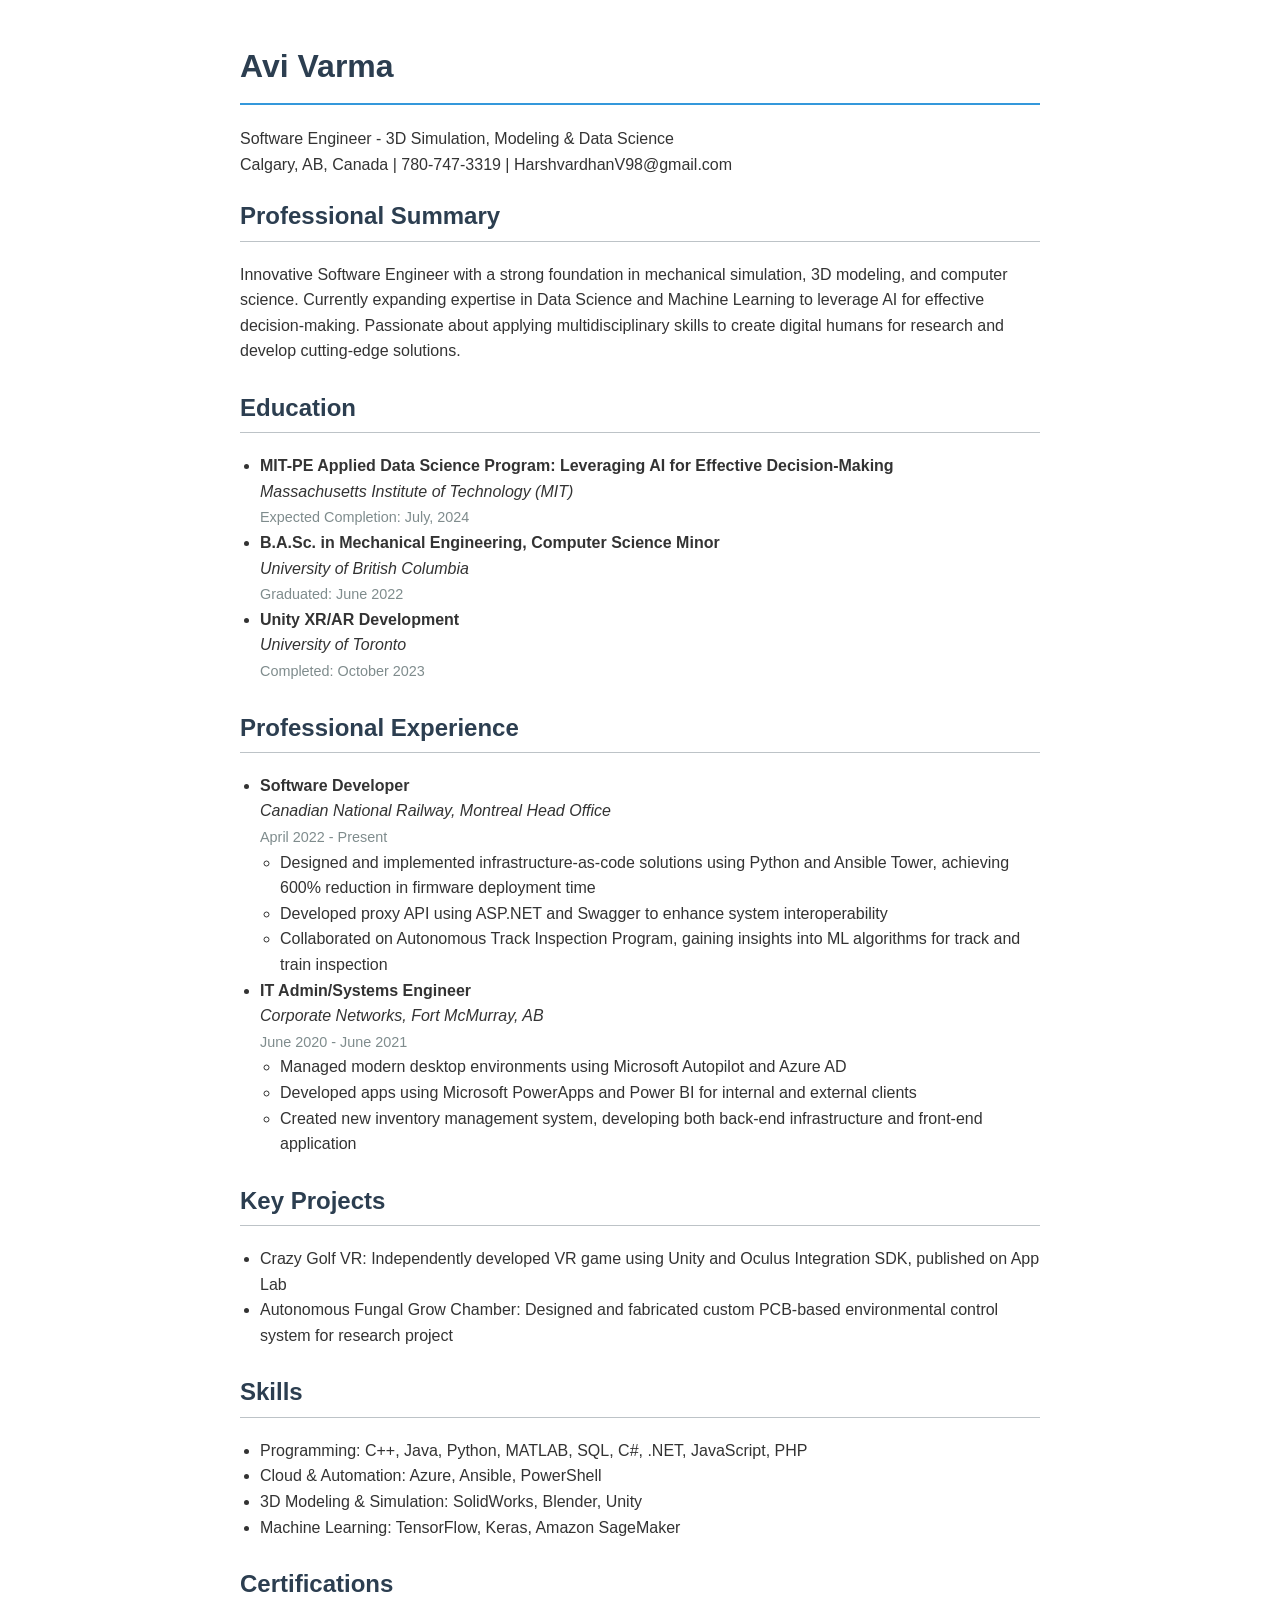
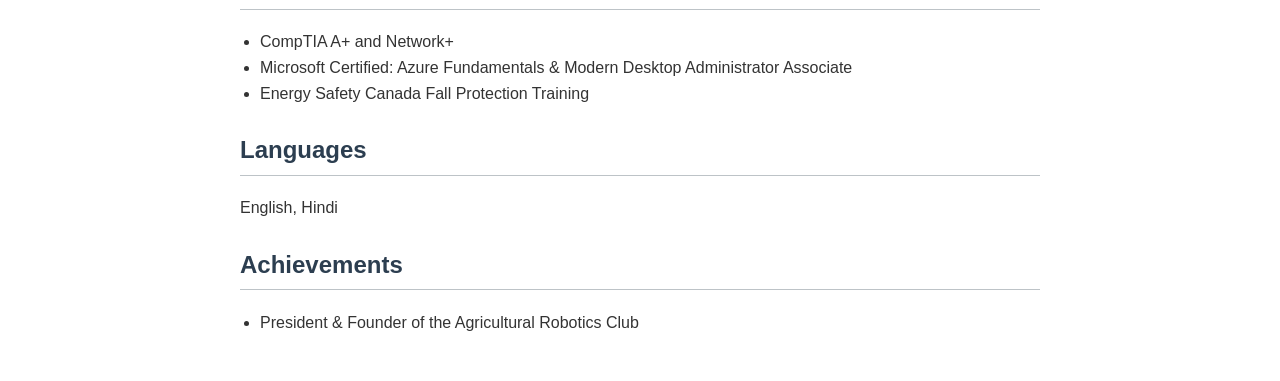
==== index.html @ 431375cd "Rename avi-varma-resume.html to index.html" ====
<!DOCTYPE html>
<html lang="en">
<head>
    <meta charset="UTF-8">
    <meta name="viewport" content="width=device-width, initial-scale=1.0">
    <title>Avi Varma - Resume</title>
    <style>
        body {
            font-family: Arial, sans-serif;
            line-height: 1.6;
            color: #333;
            max-width: 800px;
            margin: 0 auto;
            padding: 20px;
        }
        h1, h2 {
            color: #2c3e50;
        }
        h1 {
            border-bottom: 2px solid #3498db;
            padding-bottom: 10px;
        }
        h2 {
            margin-top: 20px;
            border-bottom: 1px solid #bdc3c7;
            padding-bottom: 5px;
        }
        .contact-info {
            margin-bottom: 20px;
        }
        .section {
            margin-bottom: 25px;
        }
        ul {
            padding-left: 20px;
        }
        .job-title {
            font-weight: bold;
        }
        .company {
            font-style: italic;
        }
        .date {
            color: #7f8c8d;
            font-size: 0.9em;
        }
    </style>
</head>
<body>
    <header>
        <h1>Avi Varma</h1>
        <p class="contact-info">
            Software Engineer - 3D Simulation, Modeling & Data Science<br>
            Calgary, AB, Canada | 780-747-3319 | HarshvardhanV98@gmail.com
        </p>
    </header>

    <section class="section">
        <h2>Professional Summary</h2>
        <p>Innovative Software Engineer with a strong foundation in mechanical simulation, 3D modeling, and computer science. Currently expanding expertise in Data Science and Machine Learning to leverage AI for effective decision-making. Passionate about applying multidisciplinary skills to create digital humans for research and develop cutting-edge solutions.</p>
    </section>

    <section class="section">
        <h2>Education</h2>
        <ul>
            <li>
                <span class="job-title">MIT-PE Applied Data Science Program: Leveraging AI for Effective Decision-Making</span><br>
                <span class="company">Massachusetts Institute of Technology (MIT)</span><br>
                <span class="date">Expected Completion: July, 2024</span>
            </li>
            <li>
                <span class="job-title">B.A.Sc. in Mechanical Engineering, Computer Science Minor</span><br>
                <span class="company">University of British Columbia</span><br>
                <span class="date">Graduated: June 2022</span>
            </li>
            <li>
                <span class="job-title">Unity XR/AR Development</span><br>
                <span class="company">University of Toronto</span><br>
                <span class="date">Completed: October 2023</span>
            </li>
        </ul>
    </section>

    <section class="section">
        <h2>Professional Experience</h2>
        <ul>
            <li>
                <span class="job-title">Software Developer</span><br>
                <span class="company">Canadian National Railway, Montreal Head Office</span><br>
                <span class="date">April 2022 - Present</span>
                <ul>
                    <li>Designed and implemented infrastructure-as-code solutions using Python and Ansible Tower, achieving 600% reduction in firmware deployment time</li>
                    <li>Developed proxy API using ASP.NET and Swagger to enhance system interoperability</li>
                    <li>Collaborated on Autonomous Track Inspection Program, gaining insights into ML algorithms for track and train inspection</li>
                </ul>
            </li>
            <li>
                <span class="job-title">IT Admin/Systems Engineer</span><br>
                <span class="company">Corporate Networks, Fort McMurray, AB</span><br>
                <span class="date">June 2020 - June 2021</span>
                <ul>
                    <li>Managed modern desktop environments using Microsoft Autopilot and Azure AD</li>
                    <li>Developed apps using Microsoft PowerApps and Power BI for internal and external clients</li>
                    <li>Created new inventory management system, developing both back-end infrastructure and front-end application</li>
                </ul>
            </li>
        </ul>
    </section>

    <section class="section">
        <h2>Key Projects</h2>
        <ul>
            <li>Crazy Golf VR: Independently developed VR game using Unity and Oculus Integration SDK, published on App Lab</li>
            <li>Autonomous Fungal Grow Chamber: Designed and fabricated custom PCB-based environmental control system for research project</li>
        </ul>
    </section>

    <section class="section">
        <h2>Skills</h2>
        <ul>
            <li>Programming: C++, Java, Python, MATLAB, SQL, C#, .NET, JavaScript, PHP</li>
            <li>Cloud & Automation: Azure, Ansible, PowerShell</li>
            <li>3D Modeling & Simulation: SolidWorks, Blender, Unity</li>
            <li>Machine Learning: TensorFlow, Keras, Amazon SageMaker</li>
        </ul>
    </section>

    <section class="section">
        <h2>Certifications</h2>
        <ul>
            <li>CompTIA A+ and Network+</li>
            <li>Microsoft Certified: Azure Fundamentals & Modern Desktop Administrator Associate</li>
            <li>Energy Safety Canada Fall Protection Training</li>
        </ul>
    </section>

    <section class="section">
        <h2>Languages</h2>
        <p>English, Hindi</p>
    </section>

    <section class="section">
        <h2>Achievements</h2>
        <ul>
            <li>President & Founder of the Agricultural Robotics Club</li>
        </ul>
    </section>
</body>
</html>
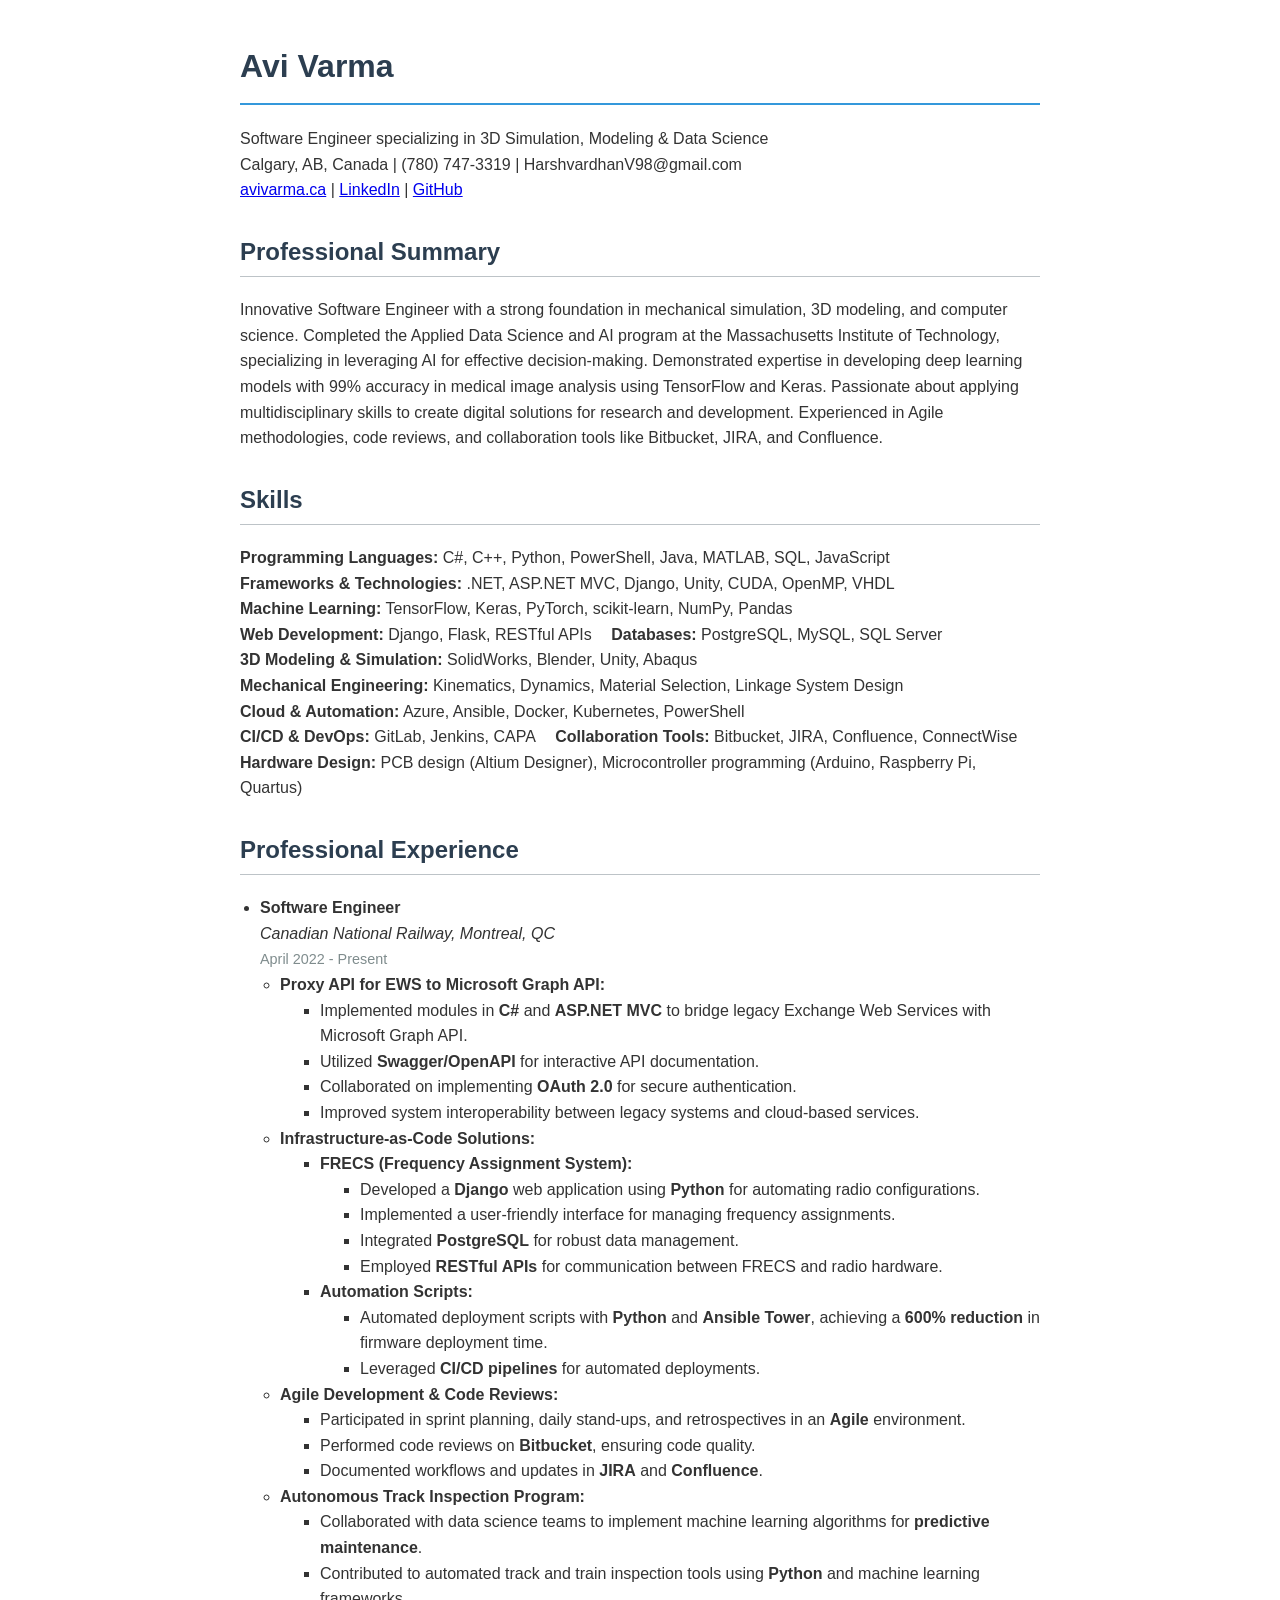
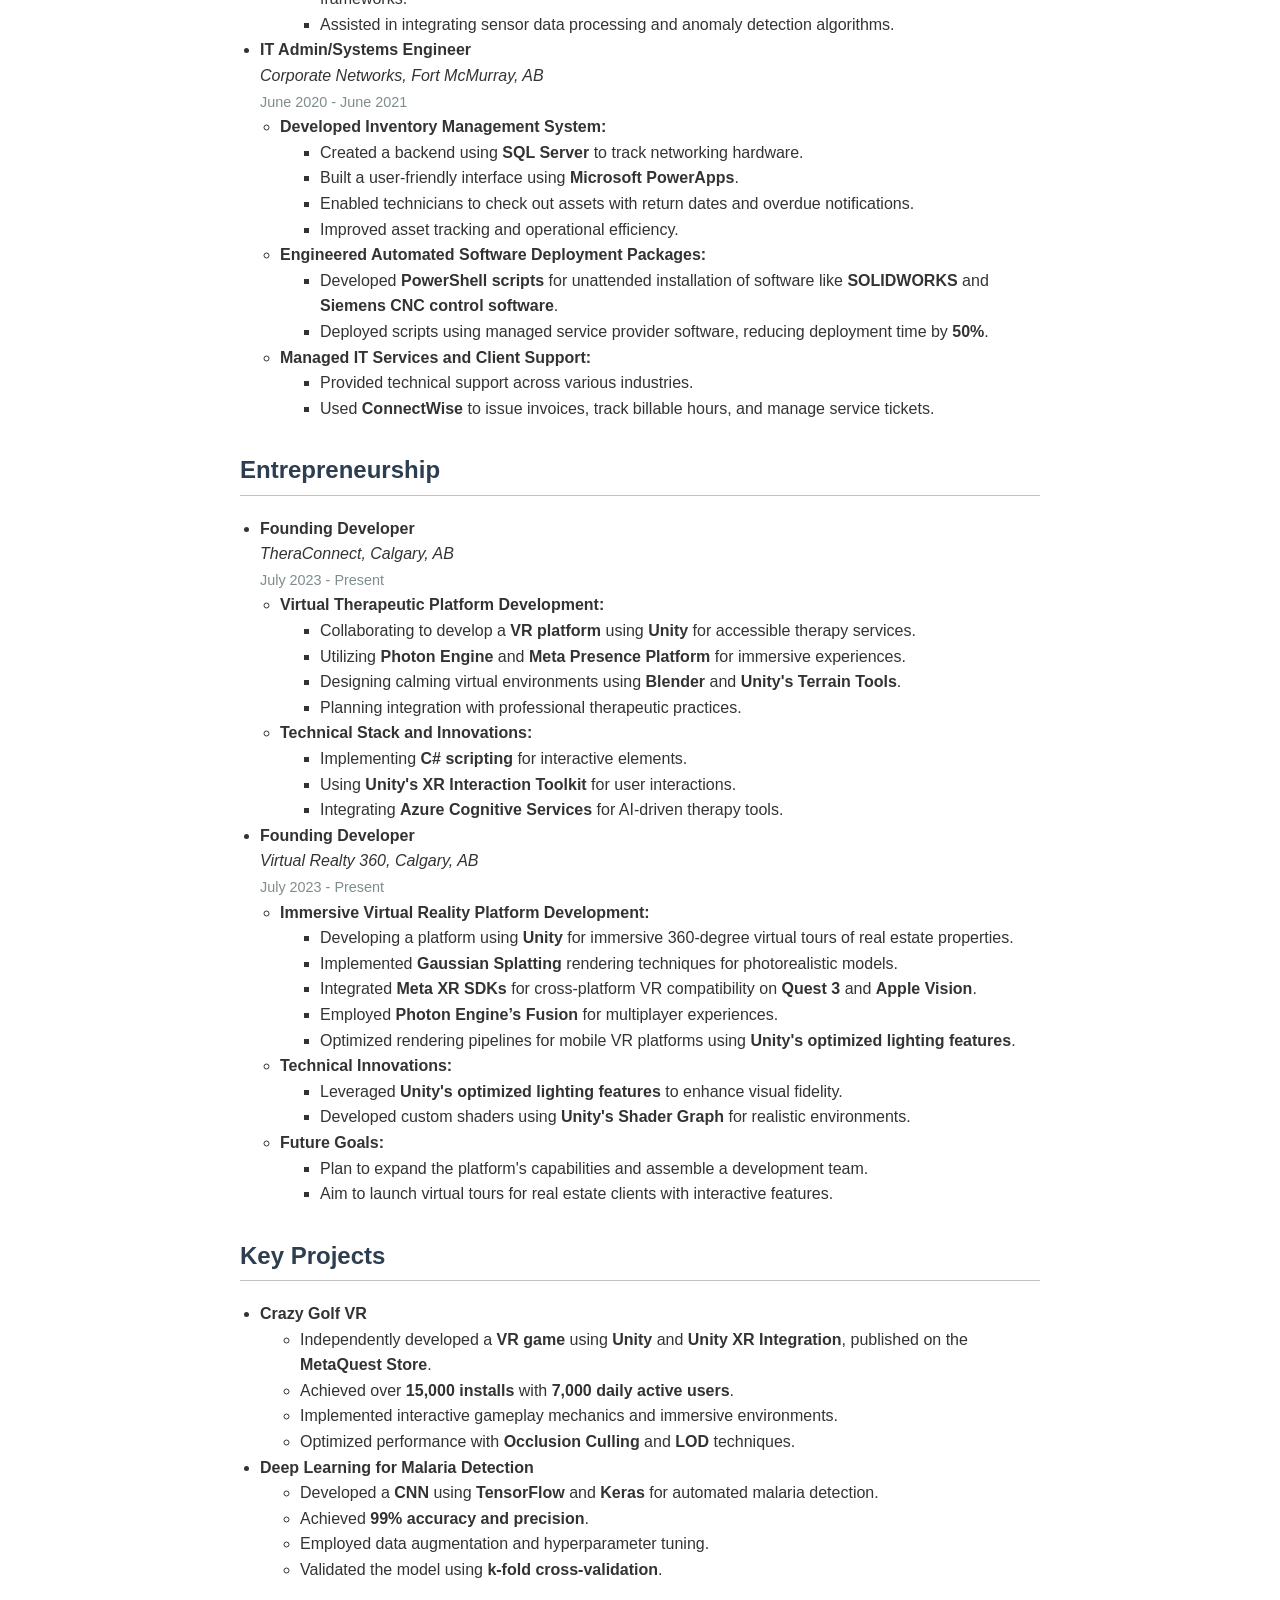
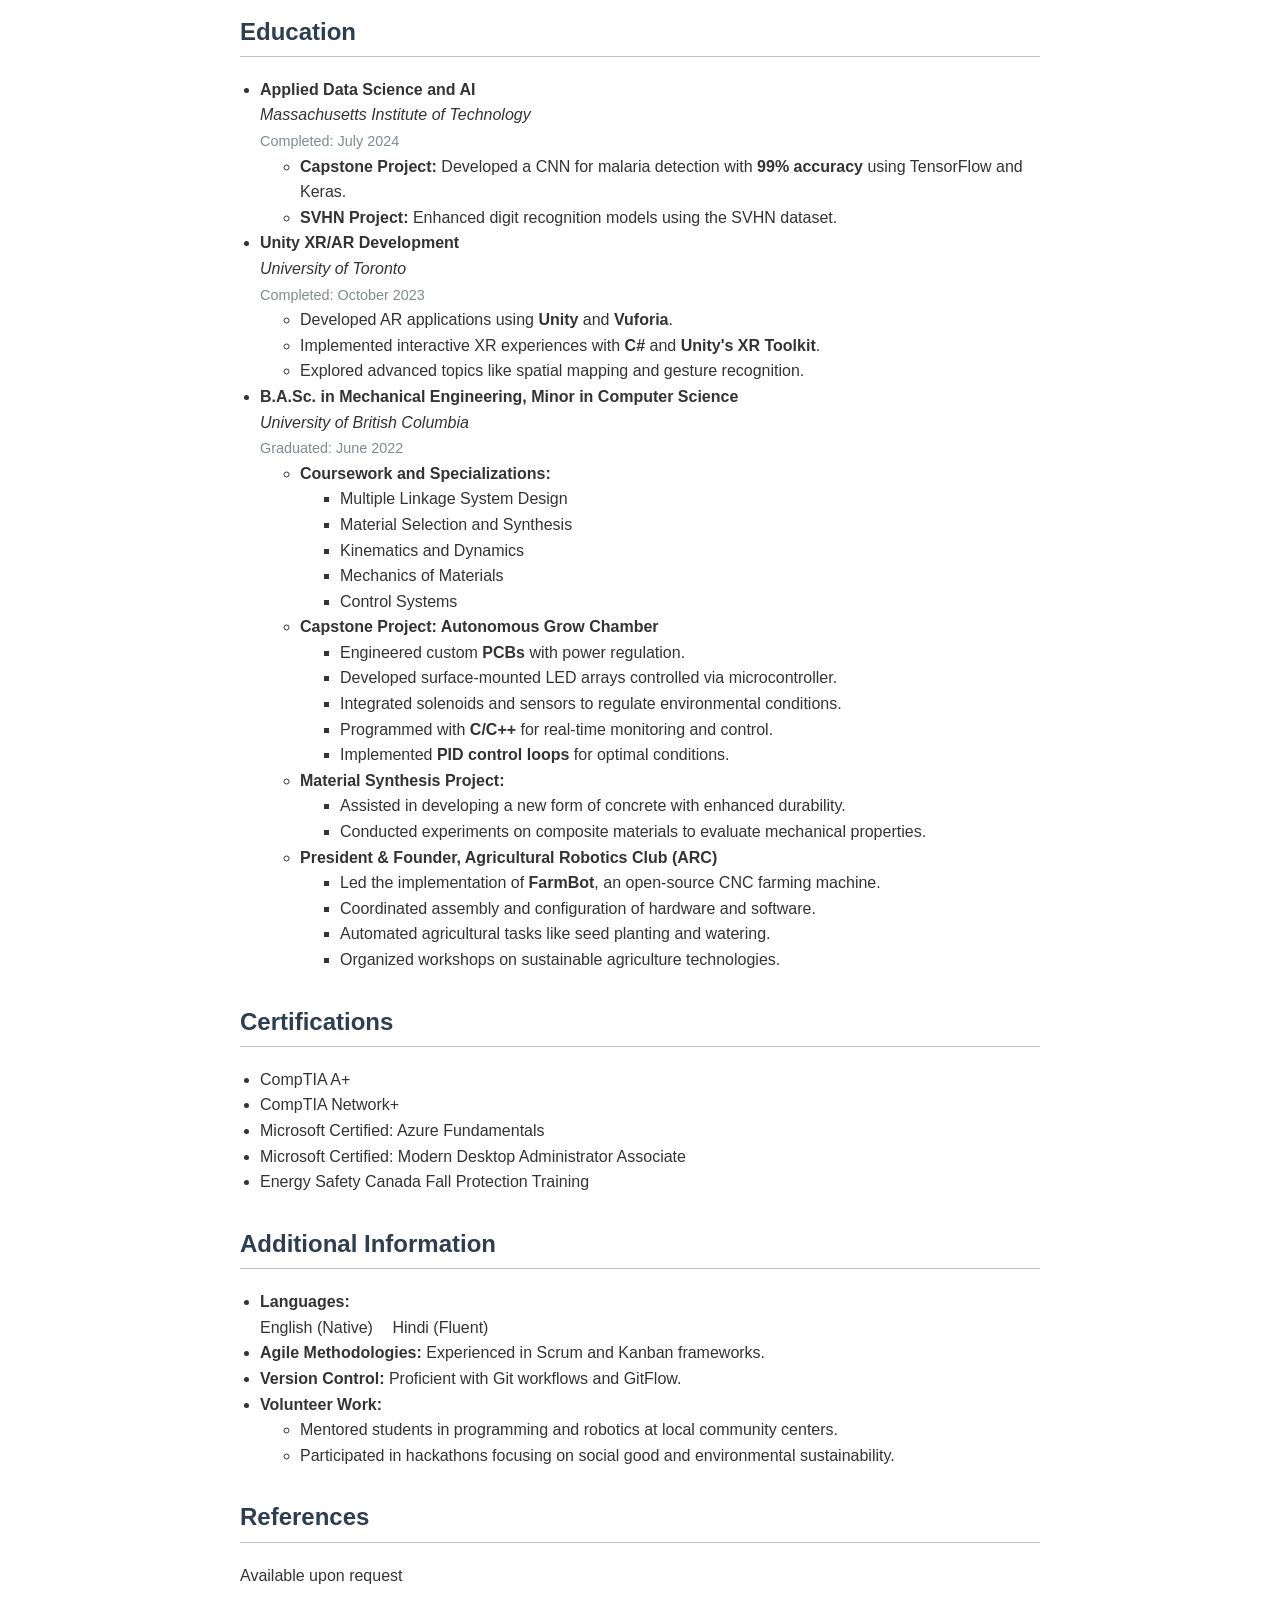
==== commit afc9b1b8: "Update index.html" ====
--- a/index.html
+++ b/index.html
@@ -2,7 +2,6 @@
 <html lang="en">
 <head>
     <meta charset="UTF-8">
-    <meta name="viewport" content="width=device-width, initial-scale=1.0">
     <title>Avi Varma - Resume</title>
     <style>
         body {
@@ -13,7 +12,7 @@
             margin: 0 auto;
             padding: 20px;
         }
-        h1, h2 {
+        h1, h2, h3 {
             color: #2c3e50;
         }
         h1 {
@@ -21,9 +20,12 @@
             padding-bottom: 10px;
         }
         h2 {
-            margin-top: 20px;
+            margin-top: 30px;
             border-bottom: 1px solid #bdc3c7;
             padding-bottom: 5px;
+        }
+        h3 {
+            margin-top: 20px;
         }
         .contact-info {
             margin-bottom: 20px;
@@ -43,6 +45,20 @@
         .date {
             color: #7f8c8d;
             font-size: 0.9em;
+        }
+        .sub-item {
+            margin-left: 20px;
+        }
+        .project-title {
+            font-weight: bold;
+        }
+        .skills-list, .languages-list {
+            list-style-type: none;
+            padding-left: 0;
+        }
+        .skills-list li, .languages-list li {
+            display: inline-block;
+            margin-right: 15px;
         }
     </style>
 </head>
@@ -50,34 +66,31 @@
     <header>
         <h1>Avi Varma</h1>
         <p class="contact-info">
-            Software Engineer - 3D Simulation, Modeling & Data Science<br>
-            Calgary, AB, Canada | 780-747-3319 | HarshvardhanV98@gmail.com
+            Software Engineer specializing in 3D Simulation, Modeling & Data Science<br>
+            Calgary, AB, Canada | (780) 747-3319 | HarshvardhanV98@gmail.com<br>
+            <a href="http://avivarma.ca">avivarma.ca</a> | <a href="#">LinkedIn</a> | <a href="#">GitHub</a>
         </p>
     </header>
 
     <section class="section">
         <h2>Professional Summary</h2>
-        <p>Innovative Software Engineer with a strong foundation in mechanical simulation, 3D modeling, and computer science. Currently expanding expertise in Data Science and Machine Learning to leverage AI for effective decision-making. Passionate about applying multidisciplinary skills to create digital humans for research and develop cutting-edge solutions.</p>
-    </section>
-
-    <section class="section">
-        <h2>Education</h2>
-        <ul>
-            <li>
-                <span class="job-title">MIT-PE Applied Data Science Program: Leveraging AI for Effective Decision-Making</span><br>
-                <span class="company">Massachusetts Institute of Technology (MIT)</span><br>
-                <span class="date">Expected Completion: July, 2024</span>
-            </li>
-            <li>
-                <span class="job-title">B.A.Sc. in Mechanical Engineering, Computer Science Minor</span><br>
-                <span class="company">University of British Columbia</span><br>
-                <span class="date">Graduated: June 2022</span>
-            </li>
-            <li>
-                <span class="job-title">Unity XR/AR Development</span><br>
-                <span class="company">University of Toronto</span><br>
-                <span class="date">Completed: October 2023</span>
-            </li>
+        <p>Innovative Software Engineer with a strong foundation in mechanical simulation, 3D modeling, and computer science. Completed the Applied Data Science and AI program at the Massachusetts Institute of Technology, specializing in leveraging AI for effective decision-making. Demonstrated expertise in developing deep learning models with 99% accuracy in medical image analysis using TensorFlow and Keras. Passionate about applying multidisciplinary skills to create digital solutions for research and development. Experienced in Agile methodologies, code reviews, and collaboration tools like Bitbucket, JIRA, and Confluence.</p>
+    </section>
+
+    <section class="section">
+        <h2>Skills</h2>
+        <ul class="skills-list">
+            <li><strong>Programming Languages:</strong> C#, C++, Python, PowerShell, Java, MATLAB, SQL, JavaScript</li>
+            <li><strong>Frameworks & Technologies:</strong> .NET, ASP.NET MVC, Django, Unity, CUDA, OpenMP, VHDL</li>
+            <li><strong>Machine Learning:</strong> TensorFlow, Keras, PyTorch, scikit-learn, NumPy, Pandas</li>
+            <li><strong>Web Development:</strong> Django, Flask, RESTful APIs</li>
+            <li><strong>Databases:</strong> PostgreSQL, MySQL, SQL Server</li>
+            <li><strong>3D Modeling & Simulation:</strong> SolidWorks, Blender, Unity, Abaqus</li>
+            <li><strong>Mechanical Engineering:</strong> Kinematics, Dynamics, Material Selection, Linkage System Design</li>
+            <li><strong>Cloud & Automation:</strong> Azure, Ansible, Docker, Kubernetes, PowerShell</li>
+            <li><strong>CI/CD & DevOps:</strong> GitLab, Jenkins, CAPA</li>
+            <li><strong>Collaboration Tools:</strong> Bitbucket, JIRA, Confluence, ConnectWise</li>
+            <li><strong>Hardware Design:</strong> PCB design (Altium Designer), Microcontroller programming (Arduino, Raspberry Pi, Quartus)</li>
         </ul>
     </section>
 
@@ -85,13 +98,50 @@
         <h2>Professional Experience</h2>
         <ul>
             <li>
-                <span class="job-title">Software Developer</span><br>
-                <span class="company">Canadian National Railway, Montreal Head Office</span><br>
+                <span class="job-title">Software Engineer</span><br>
+                <span class="company">Canadian National Railway, Montreal, QC</span><br>
                 <span class="date">April 2022 - Present</span>
                 <ul>
-                    <li>Designed and implemented infrastructure-as-code solutions using Python and Ansible Tower, achieving 600% reduction in firmware deployment time</li>
-                    <li>Developed proxy API using ASP.NET and Swagger to enhance system interoperability</li>
-                    <li>Collaborated on Autonomous Track Inspection Program, gaining insights into ML algorithms for track and train inspection</li>
+                    <li><strong>Proxy API for EWS to Microsoft Graph API:</strong>
+                        <ul class="sub-item">
+                            <li>Implemented modules in <strong>C#</strong> and <strong>ASP.NET MVC</strong> to bridge legacy Exchange Web Services with Microsoft Graph API.</li>
+                            <li>Utilized <strong>Swagger/OpenAPI</strong> for interactive API documentation.</li>
+                            <li>Collaborated on implementing <strong>OAuth 2.0</strong> for secure authentication.</li>
+                            <li>Improved system interoperability between legacy systems and cloud-based services.</li>
+                        </ul>
+                    </li>
+                    <li><strong>Infrastructure-as-Code Solutions:</strong>
+                        <ul class="sub-item">
+                            <li><strong>FRECS (Frequency Assignment System):</strong>
+                                <ul class="sub-item">
+                                    <li>Developed a <strong>Django</strong> web application using <strong>Python</strong> for automating radio configurations.</li>
+                                    <li>Implemented a user-friendly interface for managing frequency assignments.</li>
+                                    <li>Integrated <strong>PostgreSQL</strong> for robust data management.</li>
+                                    <li>Employed <strong>RESTful APIs</strong> for communication between FRECS and radio hardware.</li>
+                                </ul>
+                            </li>
+                            <li><strong>Automation Scripts:</strong>
+                                <ul class="sub-item">
+                                    <li>Automated deployment scripts with <strong>Python</strong> and <strong>Ansible Tower</strong>, achieving a <strong>600% reduction</strong> in firmware deployment time.</li>
+                                    <li>Leveraged <strong>CI/CD pipelines</strong> for automated deployments.</li>
+                                </ul>
+                            </li>
+                        </ul>
+                    </li>
+                    <li><strong>Agile Development & Code Reviews:</strong>
+                        <ul class="sub-item">
+                            <li>Participated in sprint planning, daily stand-ups, and retrospectives in an <strong>Agile</strong> environment.</li>
+                            <li>Performed code reviews on <strong>Bitbucket</strong>, ensuring code quality.</li>
+                            <li>Documented workflows and updates in <strong>JIRA</strong> and <strong>Confluence</strong>.</li>
+                        </ul>
+                    </li>
+                    <li><strong>Autonomous Track Inspection Program:</strong>
+                        <ul class="sub-item">
+                            <li>Collaborated with data science teams to implement machine learning algorithms for <strong>predictive maintenance</strong>.</li>
+                            <li>Contributed to automated track and train inspection tools using <strong>Python</strong> and machine learning frameworks.</li>
+                            <li>Assisted in integrating sensor data processing and anomaly detection algorithms.</li>
+                        </ul>
+                    </li>
                 </ul>
             </li>
             <li>
@@ -99,9 +149,82 @@
                 <span class="company">Corporate Networks, Fort McMurray, AB</span><br>
                 <span class="date">June 2020 - June 2021</span>
                 <ul>
-                    <li>Managed modern desktop environments using Microsoft Autopilot and Azure AD</li>
-                    <li>Developed apps using Microsoft PowerApps and Power BI for internal and external clients</li>
-                    <li>Created new inventory management system, developing both back-end infrastructure and front-end application</li>
+                    <li><strong>Developed Inventory Management System:</strong>
+                        <ul class="sub-item">
+                            <li>Created a backend using <strong>SQL Server</strong> to track networking hardware.</li>
+                            <li>Built a user-friendly interface using <strong>Microsoft PowerApps</strong>.</li>
+                            <li>Enabled technicians to check out assets with return dates and overdue notifications.</li>
+                            <li>Improved asset tracking and operational efficiency.</li>
+                        </ul>
+                    </li>
+                    <li><strong>Engineered Automated Software Deployment Packages:</strong>
+                        <ul class="sub-item">
+                            <li>Developed <strong>PowerShell scripts</strong> for unattended installation of software like <strong>SOLIDWORKS</strong> and <strong>Siemens CNC control software</strong>.</li>
+                            <li>Deployed scripts using managed service provider software, reducing deployment time by <strong>50%</strong>.</li>
+                        </ul>
+                    </li>
+                    <li><strong>Managed IT Services and Client Support:</strong>
+                        <ul class="sub-item">
+                            <li>Provided technical support across various industries.</li>
+                            <li>Used <strong>ConnectWise</strong> to issue invoices, track billable hours, and manage service tickets.</li>
+                        </ul>
+                    </li>
+                </ul>
+            </li>
+        </ul>
+    </section>
+
+    <section class="section">
+        <h2>Entrepreneurship</h2>
+        <ul>
+            <li>
+                <span class="job-title">Founding Developer</span><br>
+                <span class="company">TheraConnect, Calgary, AB</span><br>
+                <span class="date">July 2023 - Present</span>
+                <ul>
+                    <li><strong>Virtual Therapeutic Platform Development:</strong>
+                        <ul class="sub-item">
+                            <li>Collaborating to develop a <strong>VR platform</strong> using <strong>Unity</strong> for accessible therapy services.</li>
+                            <li>Utilizing <strong>Photon Engine</strong> and <strong>Meta Presence Platform</strong> for immersive experiences.</li>
+                            <li>Designing calming virtual environments using <strong>Blender</strong> and <strong>Unity's Terrain Tools</strong>.</li>
+                            <li>Planning integration with professional therapeutic practices.</li>
+                        </ul>
+                    </li>
+                    <li><strong>Technical Stack and Innovations:</strong>
+                        <ul class="sub-item">
+                            <li>Implementing <strong>C# scripting</strong> for interactive elements.</li>
+                            <li>Using <strong>Unity's XR Interaction Toolkit</strong> for user interactions.</li>
+                            <li>Integrating <strong>Azure Cognitive Services</strong> for AI-driven therapy tools.</li>
+                        </ul>
+                    </li>
+                </ul>
+            </li>
+            <li>
+                <span class="job-title">Founding Developer</span><br>
+                <span class="company">Virtual Realty 360, Calgary, AB</span><br>
+                <span class="date">July 2023 - Present</span>
+                <ul>
+                    <li><strong>Immersive Virtual Reality Platform Development:</strong>
+                        <ul class="sub-item">
+                            <li>Developing a platform using <strong>Unity</strong> for immersive 360-degree virtual tours of real estate properties.</li>
+                            <li>Implemented <strong>Gaussian Splatting</strong> rendering techniques for photorealistic models.</li>
+                            <li>Integrated <strong>Meta XR SDKs</strong> for cross-platform VR compatibility on <strong>Quest 3</strong> and <strong>Apple Vision</strong>.</li>
+                            <li>Employed <strong>Photon Engine’s Fusion</strong> for multiplayer experiences.</li>
+                            <li>Optimized rendering pipelines for mobile VR platforms using <strong>Unity's optimized lighting features</strong>.</li>
+                        </ul>
+                    </li>
+                    <li><strong>Technical Innovations:</strong>
+                        <ul class="sub-item">
+                            <li>Leveraged <strong>Unity's optimized lighting features</strong> to enhance visual fidelity.</li>
+                            <li>Developed custom shaders using <strong>Unity's Shader Graph</strong> for realistic environments.</li>
+                        </ul>
+                    </li>
+                    <li><strong>Future Goals:</strong>
+                        <ul class="sub-item">
+                            <li>Plan to expand the platform's capabilities and assemble a development team.</li>
+                            <li>Aim to launch virtual tours for real estate clients with interactive features.</li>
+                        </ul>
+                    </li>
                 </ul>
             </li>
         </ul>
@@ -110,40 +233,126 @@
     <section class="section">
         <h2>Key Projects</h2>
         <ul>
-            <li>Crazy Golf VR: Independently developed VR game using Unity and Oculus Integration SDK, published on App Lab</li>
-            <li>Autonomous Fungal Grow Chamber: Designed and fabricated custom PCB-based environmental control system for research project</li>
-        </ul>
-    </section>
-
-    <section class="section">
-        <h2>Skills</h2>
-        <ul>
-            <li>Programming: C++, Java, Python, MATLAB, SQL, C#, .NET, JavaScript, PHP</li>
-            <li>Cloud & Automation: Azure, Ansible, PowerShell</li>
-            <li>3D Modeling & Simulation: SolidWorks, Blender, Unity</li>
-            <li>Machine Learning: TensorFlow, Keras, Amazon SageMaker</li>
+            <li>
+                <span class="project-title">Crazy Golf VR</span>
+                <ul class="sub-item">
+                    <li>Independently developed a <strong>VR game</strong> using <strong>Unity</strong> and <strong>Unity XR Integration</strong>, published on the <strong>MetaQuest Store</strong>.</li>
+                    <li>Achieved over <strong>15,000 installs</strong> with <strong>7,000 daily active users</strong>.</li>
+                    <li>Implemented interactive gameplay mechanics and immersive environments.</li>
+                    <li>Optimized performance with <strong>Occlusion Culling</strong> and <strong>LOD</strong> techniques.</li>
+                </ul>
+            </li>
+            <li>
+                <span class="project-title">Deep Learning for Malaria Detection</span>
+                <ul class="sub-item">
+                    <li>Developed a <strong>CNN</strong> using <strong>TensorFlow</strong> and <strong>Keras</strong> for automated malaria detection.</li>
+                    <li>Achieved <strong>99% accuracy and precision</strong>.</li>
+                    <li>Employed data augmentation and hyperparameter tuning.</li>
+                    <li>Validated the model using <strong>k-fold cross-validation</strong>.</li>
+                </ul>
+            </li>
+        </ul>
+    </section>
+
+    <section class="section">
+        <h2>Education</h2>
+        <ul>
+            <li>
+                <span class="job-title">Applied Data Science and AI</span><br>
+                <span class="company">Massachusetts Institute of Technology</span><br>
+                <span class="date">Completed: July 2024</span>
+                <ul class="sub-item">
+                    <li><strong>Capstone Project:</strong> Developed a CNN for malaria detection with <strong>99% accuracy</strong> using TensorFlow and Keras.</li>
+                    <li><strong>SVHN Project:</strong> Enhanced digit recognition models using the SVHN dataset.</li>
+                </ul>
+            </li>
+            <li>
+                <span class="job-title">Unity XR/AR Development</span><br>
+                <span class="company">University of Toronto</span><br>
+                <span class="date">Completed: October 2023</span>
+                <ul class="sub-item">
+                    <li>Developed AR applications using <strong>Unity</strong> and <strong>Vuforia</strong>.</li>
+                    <li>Implemented interactive XR experiences with <strong>C#</strong> and <strong>Unity's XR Toolkit</strong>.</li>
+                    <li>Explored advanced topics like spatial mapping and gesture recognition.</li>
+                </ul>
+            </li>
+            <li>
+                <span class="job-title">B.A.Sc. in Mechanical Engineering, Minor in Computer Science</span><br>
+                <span class="company">University of British Columbia</span><br>
+                <span class="date">Graduated: June 2022</span>
+                <ul class="sub-item">
+                    <li><strong>Coursework and Specializations:</strong>
+                        <ul class="sub-item">
+                            <li>Multiple Linkage System Design</li>
+                            <li>Material Selection and Synthesis</li>
+                            <li>Kinematics and Dynamics</li>
+                            <li>Mechanics of Materials</li>
+                            <li>Control Systems</li>
+                        </ul>
+                    </li>
+                    <li><strong>Capstone Project: Autonomous Grow Chamber</strong>
+                        <ul class="sub-item">
+                            <li>Engineered custom <strong>PCBs</strong> with power regulation.</li>
+                            <li>Developed surface-mounted LED arrays controlled via microcontroller.</li>
+                            <li>Integrated solenoids and sensors to regulate environmental conditions.</li>
+                            <li>Programmed with <strong>C/C++</strong> for real-time monitoring and control.</li>
+                            <li>Implemented <strong>PID control loops</strong> for optimal conditions.</li>
+                        </ul>
+                    </li>
+                    <li><strong>Material Synthesis Project:</strong>
+                        <ul class="sub-item">
+                            <li>Assisted in developing a new form of concrete with enhanced durability.</li>
+                            <li>Conducted experiments on composite materials to evaluate mechanical properties.</li>
+                        </ul>
+                    </li>
+                    <li><strong>President & Founder, Agricultural Robotics Club (ARC)</strong>
+                        <ul class="sub-item">
+                            <li>Led the implementation of <strong>FarmBot</strong>, an open-source CNC farming machine.</li>
+                            <li>Coordinated assembly and configuration of hardware and software.</li>
+                            <li>Automated agricultural tasks like seed planting and watering.</li>
+                            <li>Organized workshops on sustainable agriculture technologies.</li>
+                        </ul>
+                    </li>
+                </ul>
+            </li>
         </ul>
     </section>
 
     <section class="section">
         <h2>Certifications</h2>
         <ul>
-            <li>CompTIA A+ and Network+</li>
-            <li>Microsoft Certified: Azure Fundamentals & Modern Desktop Administrator Associate</li>
+            <li>CompTIA A+</li>
+            <li>CompTIA Network+</li>
+            <li>Microsoft Certified: Azure Fundamentals</li>
+            <li>Microsoft Certified: Modern Desktop Administrator Associate</li>
             <li>Energy Safety Canada Fall Protection Training</li>
         </ul>
     </section>
 
     <section class="section">
-        <h2>Languages</h2>
-        <p>English, Hindi</p>
-    </section>
-
-    <section class="section">
-        <h2>Achievements</h2>
-        <ul>
-            <li>President & Founder of the Agricultural Robotics Club</li>
-        </ul>
+        <h2>Additional Information</h2>
+        <ul>
+            <li><strong>Languages:</strong>
+                <ul class="languages-list">
+                    <li>English (Native)</li>
+                    <li>Hindi (Fluent)</li>
+                </ul>
+            </li>
+            <li><strong>Agile Methodologies:</strong> Experienced in Scrum and Kanban frameworks.</li>
+            <li><strong>Version Control:</strong> Proficient with Git workflows and GitFlow.</li>
+            <li><strong>Volunteer Work:</strong>
+                <ul class="sub-item">
+                    <li>Mentored students in programming and robotics at local community centers.</li>
+                    <li>Participated in hackathons focusing on social good and environmental sustainability.</li>
+                </ul>
+            </li>
+        </ul>
+    </section>
+
+    <!-- You can remove this section if you prefer -->
+    <section class="section">
+        <h2>References</h2>
+        <p>Available upon request</p>
     </section>
 </body>
-</html>
+</html>
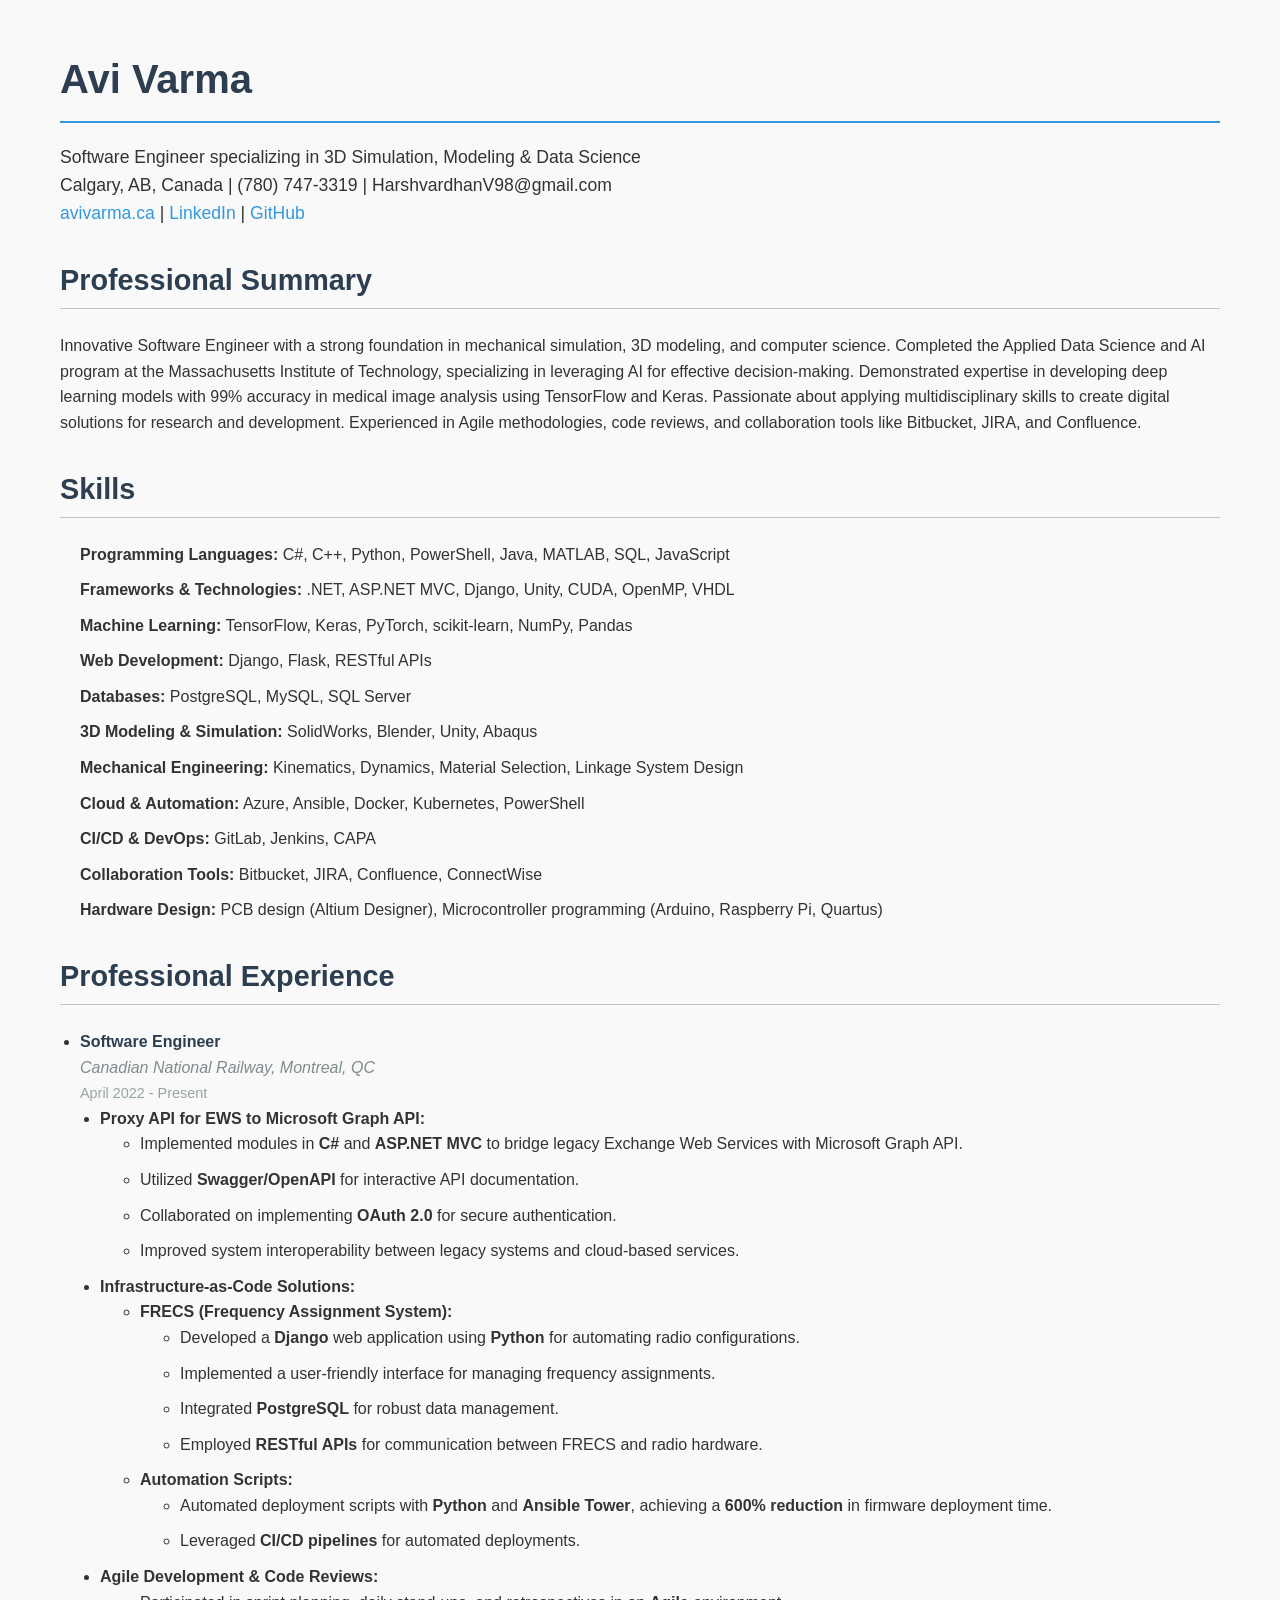
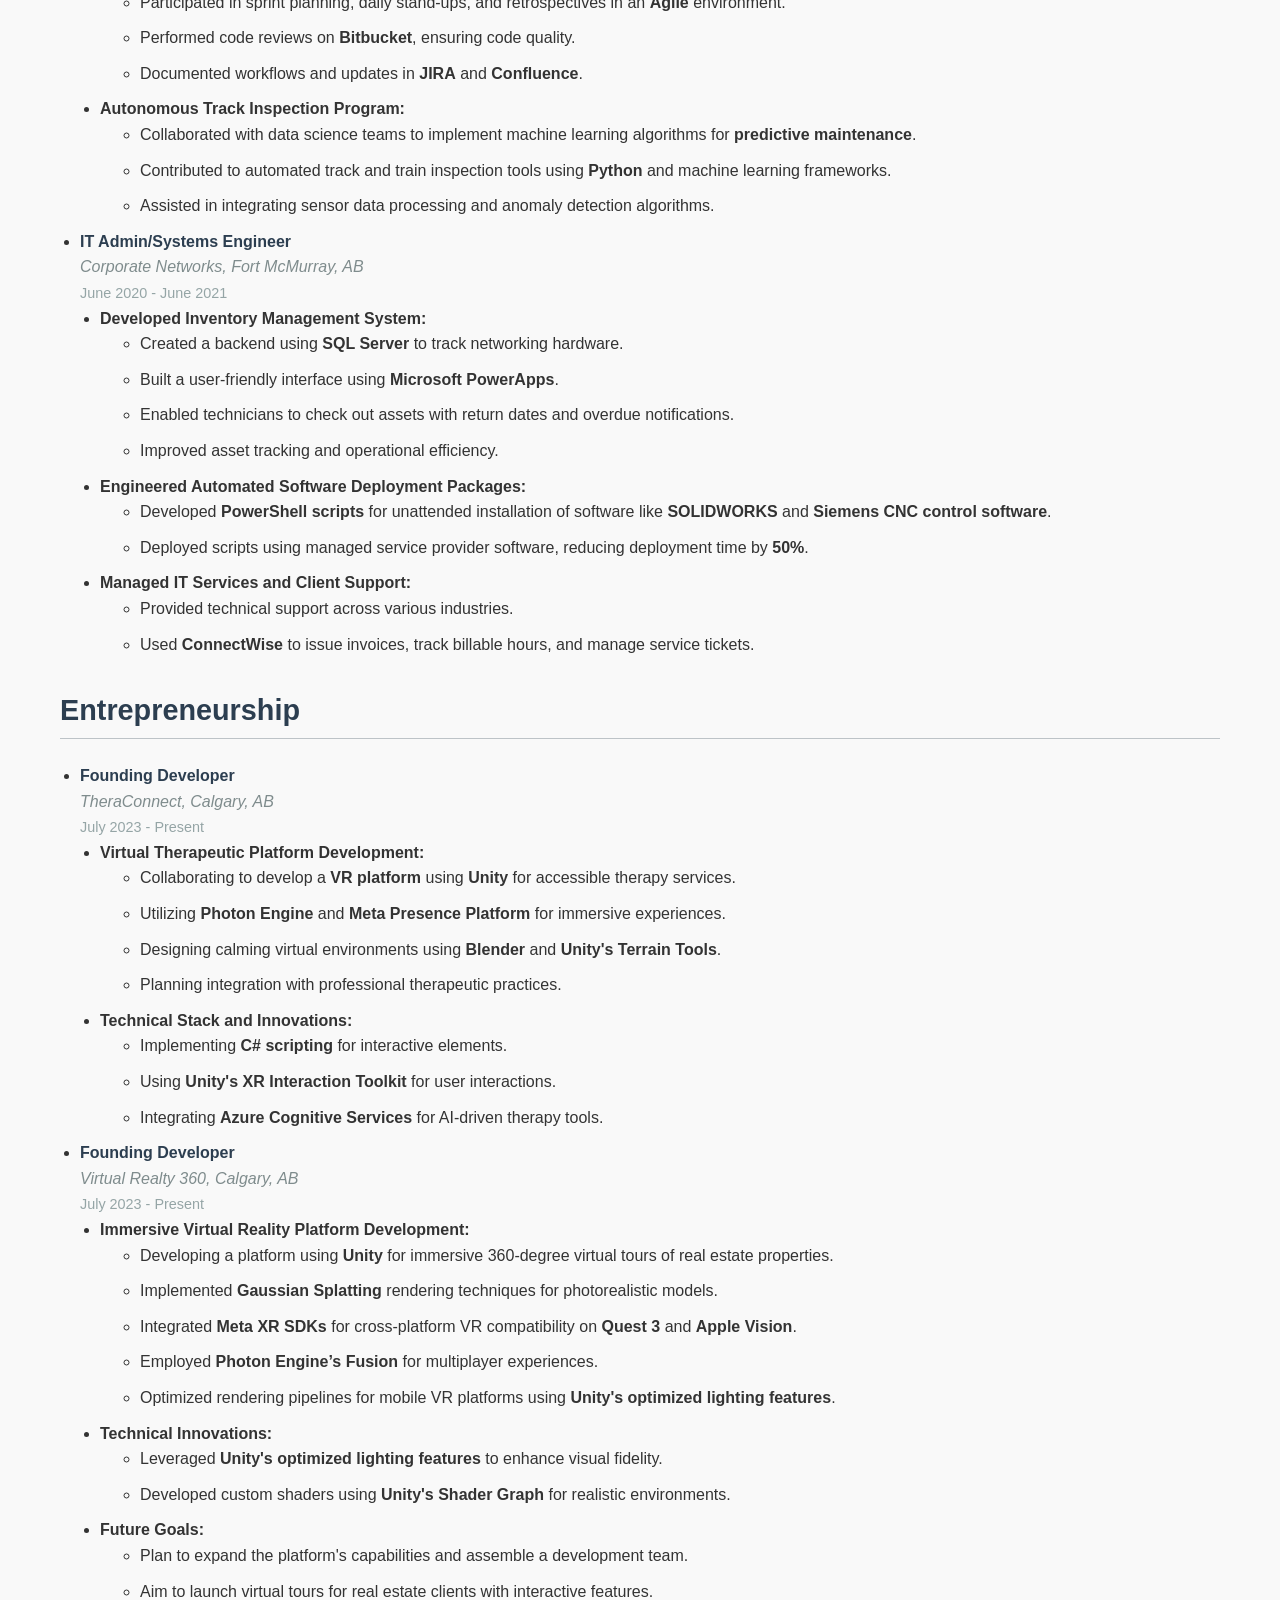
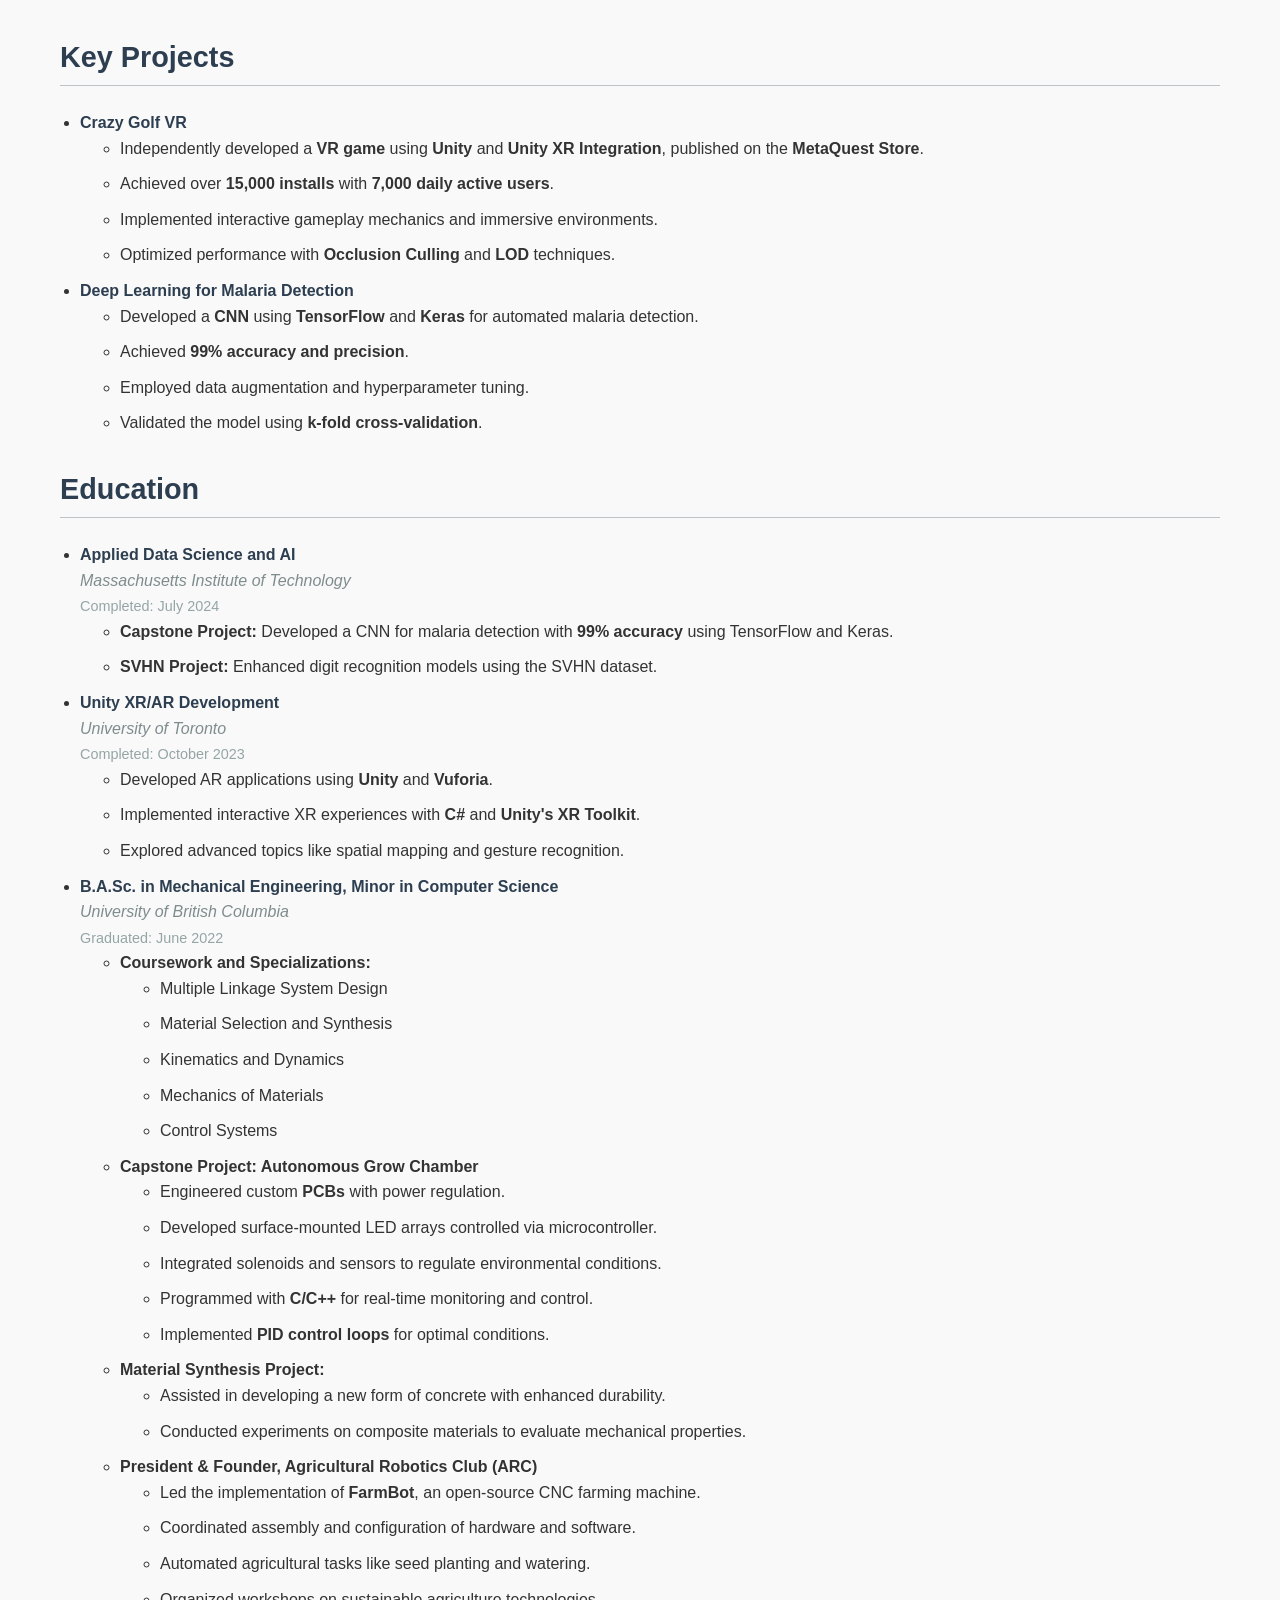
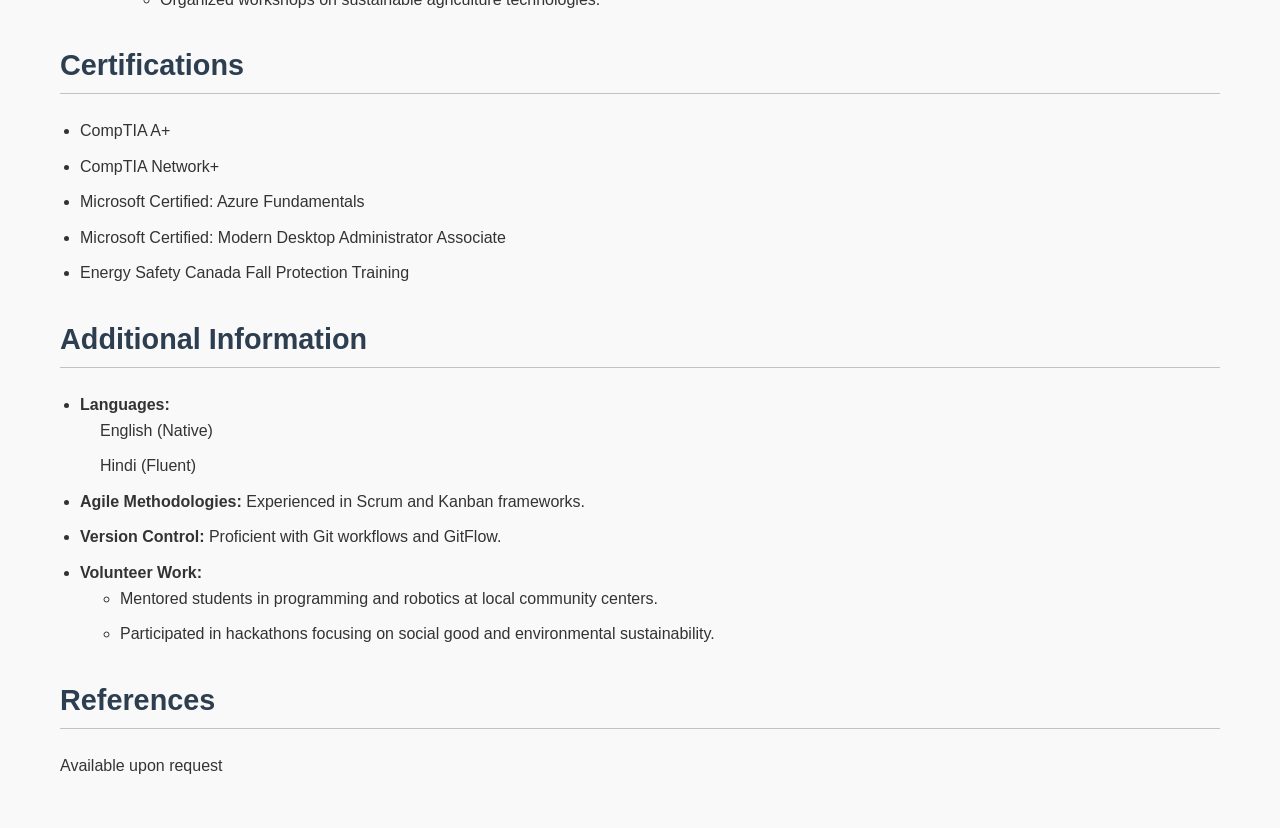
==== commit b453b90d: "Seperated styling." ====
--- a/index.html
+++ b/index.html
@@ -2,65 +2,9 @@
 <html lang="en">
 <head>
     <meta charset="UTF-8">
+    <meta name="viewport" content="width=device-width, initial-scale=1.0">
     <title>Avi Varma - Resume</title>
-    <style>
-        body {
-            font-family: Arial, sans-serif;
-            line-height: 1.6;
-            color: #333;
-            max-width: 800px;
-            margin: 0 auto;
-            padding: 20px;
-        }
-        h1, h2, h3 {
-            color: #2c3e50;
-        }
-        h1 {
-            border-bottom: 2px solid #3498db;
-            padding-bottom: 10px;
-        }
-        h2 {
-            margin-top: 30px;
-            border-bottom: 1px solid #bdc3c7;
-            padding-bottom: 5px;
-        }
-        h3 {
-            margin-top: 20px;
-        }
-        .contact-info {
-            margin-bottom: 20px;
-        }
-        .section {
-            margin-bottom: 25px;
-        }
-        ul {
-            padding-left: 20px;
-        }
-        .job-title {
-            font-weight: bold;
-        }
-        .company {
-            font-style: italic;
-        }
-        .date {
-            color: #7f8c8d;
-            font-size: 0.9em;
-        }
-        .sub-item {
-            margin-left: 20px;
-        }
-        .project-title {
-            font-weight: bold;
-        }
-        .skills-list, .languages-list {
-            list-style-type: none;
-            padding-left: 0;
-        }
-        .skills-list li, .languages-list li {
-            display: inline-block;
-            margin-right: 15px;
-        }
-    </style>
+    <link rel="stylesheet" href="resume.css"> <!-- Link to external CSS -->
 </head>
 <body>
     <header>
--- a/resume.css
+++ b/resume.css
@@ -0,0 +1,90 @@
+/* Ensure full-width responsiveness and clean layout */
+body {
+    font-family: 'Roboto', sans-serif;
+    line-height: 1.6;
+    color: #333;
+    background-color: #f9f9f9;
+    max-width: 1200px;
+    margin: 0 auto;
+    padding: 20px;
+    box-sizing: border-box;
+}
+
+/* Main header styling */
+h1 {
+    font-size: 2.5em;
+    color: #2c3e50;
+    border-bottom: 2px solid #3498db;
+    padding-bottom: 10px;
+    margin-bottom: 20px;
+}
+
+/* Subheadings for sections */
+h2 {
+    font-size: 1.8em;
+    margin-top: 30px;
+    border-bottom: 1px solid #bdc3c7;
+    padding-bottom: 5px;
+    color: #2c3e50;
+}
+
+h3 {
+    font-size: 1.5em;
+    margin-top: 20px;
+    color: #2c3e50;
+}
+
+/* Contact info and links */
+.contact-info {
+    margin-bottom: 20px;
+    font-size: 1.1em;
+    color: #333;
+}
+
+.contact-info a {
+    color: #3498db;
+    text-decoration: none;
+}
+
+.contact-info a:hover {
+    text-decoration: underline;
+}
+
+/* General section styling */
+.section {
+    margin-bottom: 30px;
+}
+
+/* List styles for skills and other lists */
+ul {
+    padding-left: 20px;
+    list-style-type: disc;
+}
+
+li {
+    margin-bottom: 10px;
+}
+
+.job-title, .project-title {
+    font-weight: bold;
+    color: #2c3e50;
+}
+
+.company {
+    font-style: italic;
+    color: #7f8c8d;
+}
+
+.date {
+    color: #95a5a6;
+    font-size: 0.9em;
+}
+
+.sub-item {
+    margin-left: 20px;
+    list-style-type: circle;
+}
+
+.skills-list, .languages-list {
+    list-style-type: none;
+   ​⬤
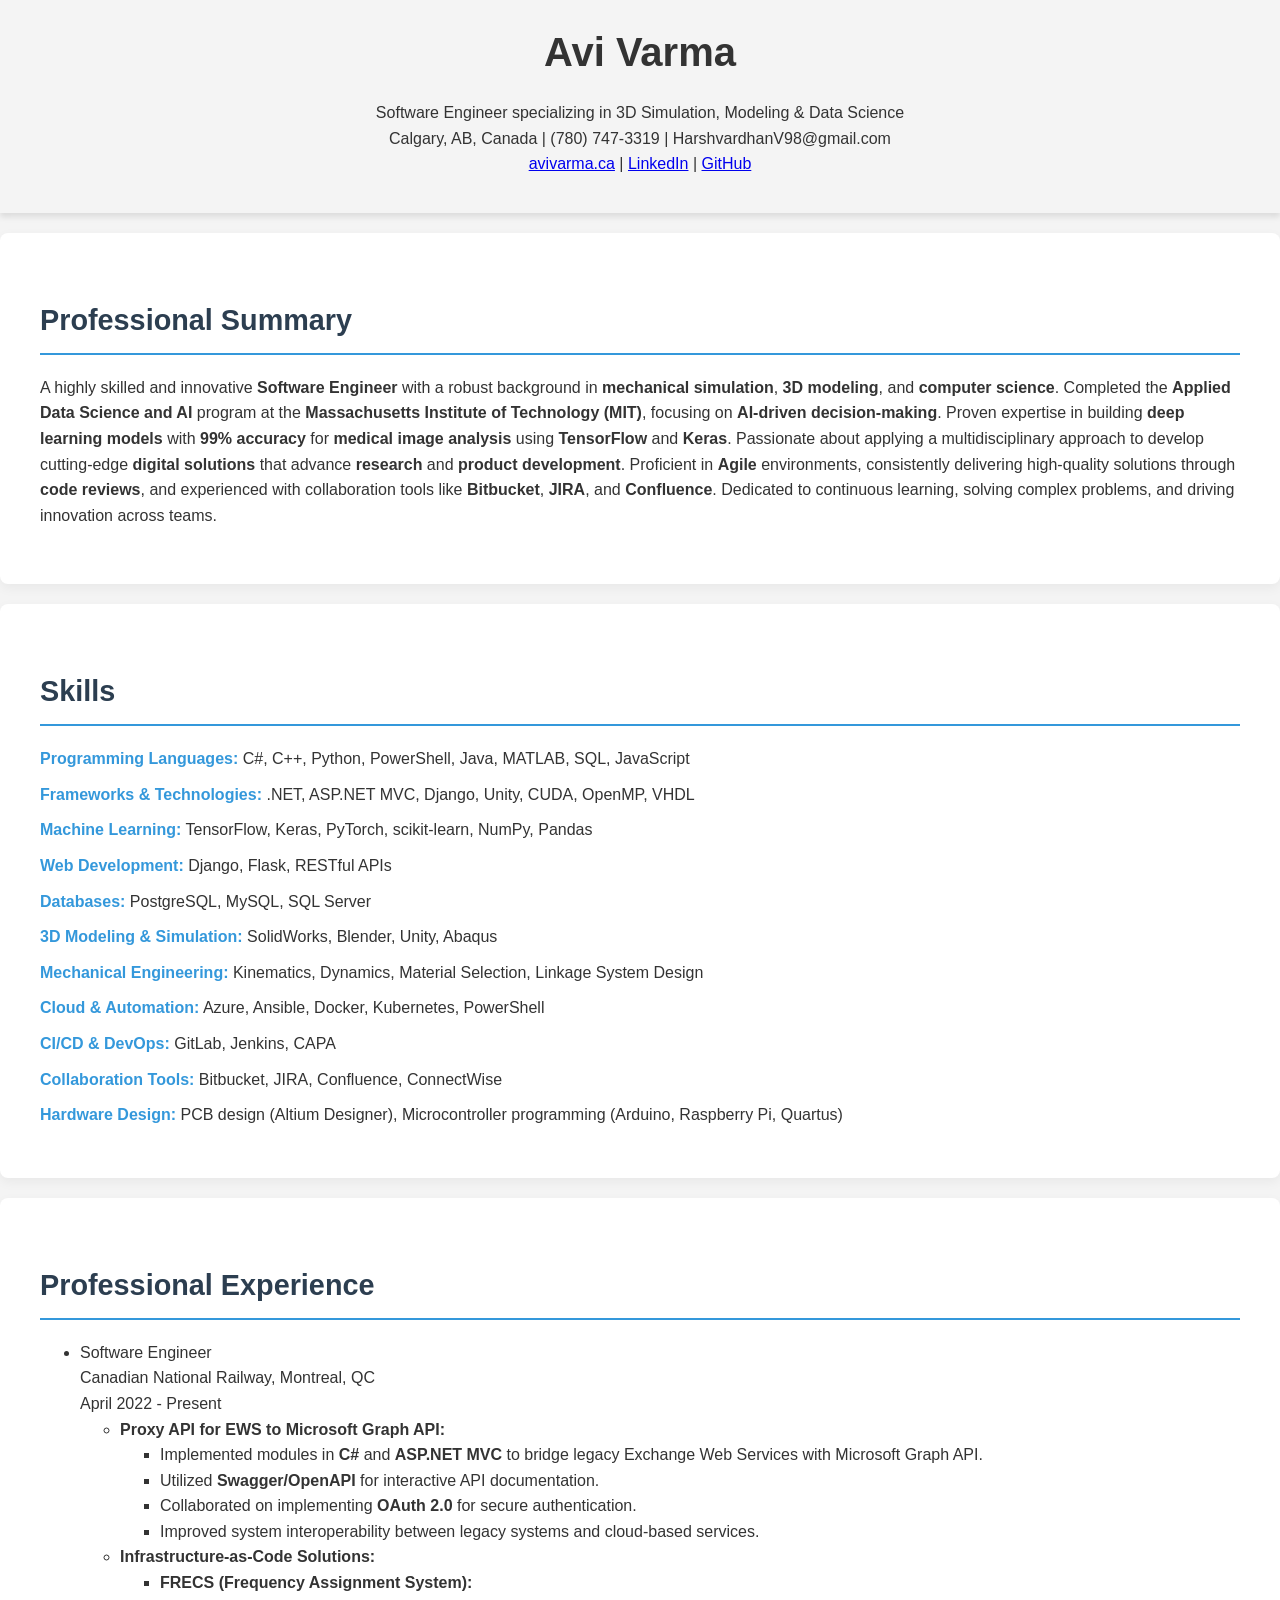
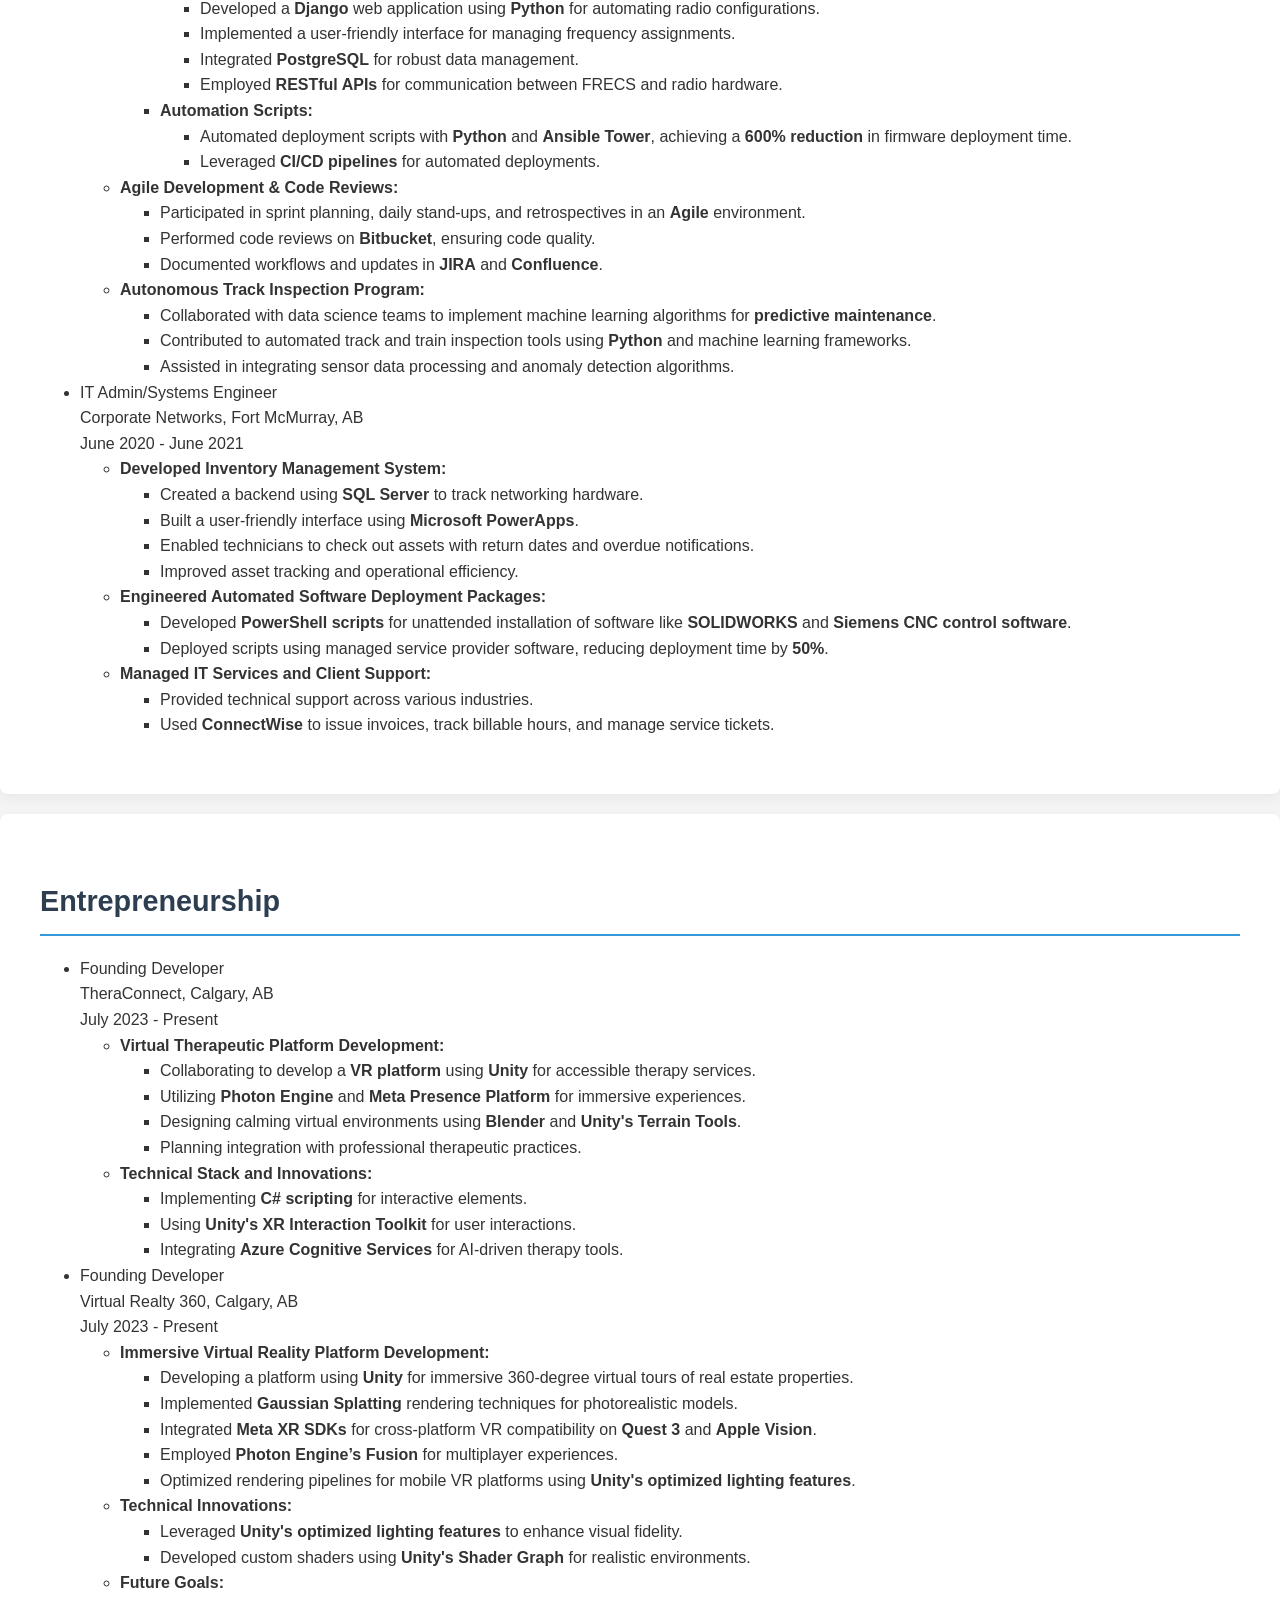
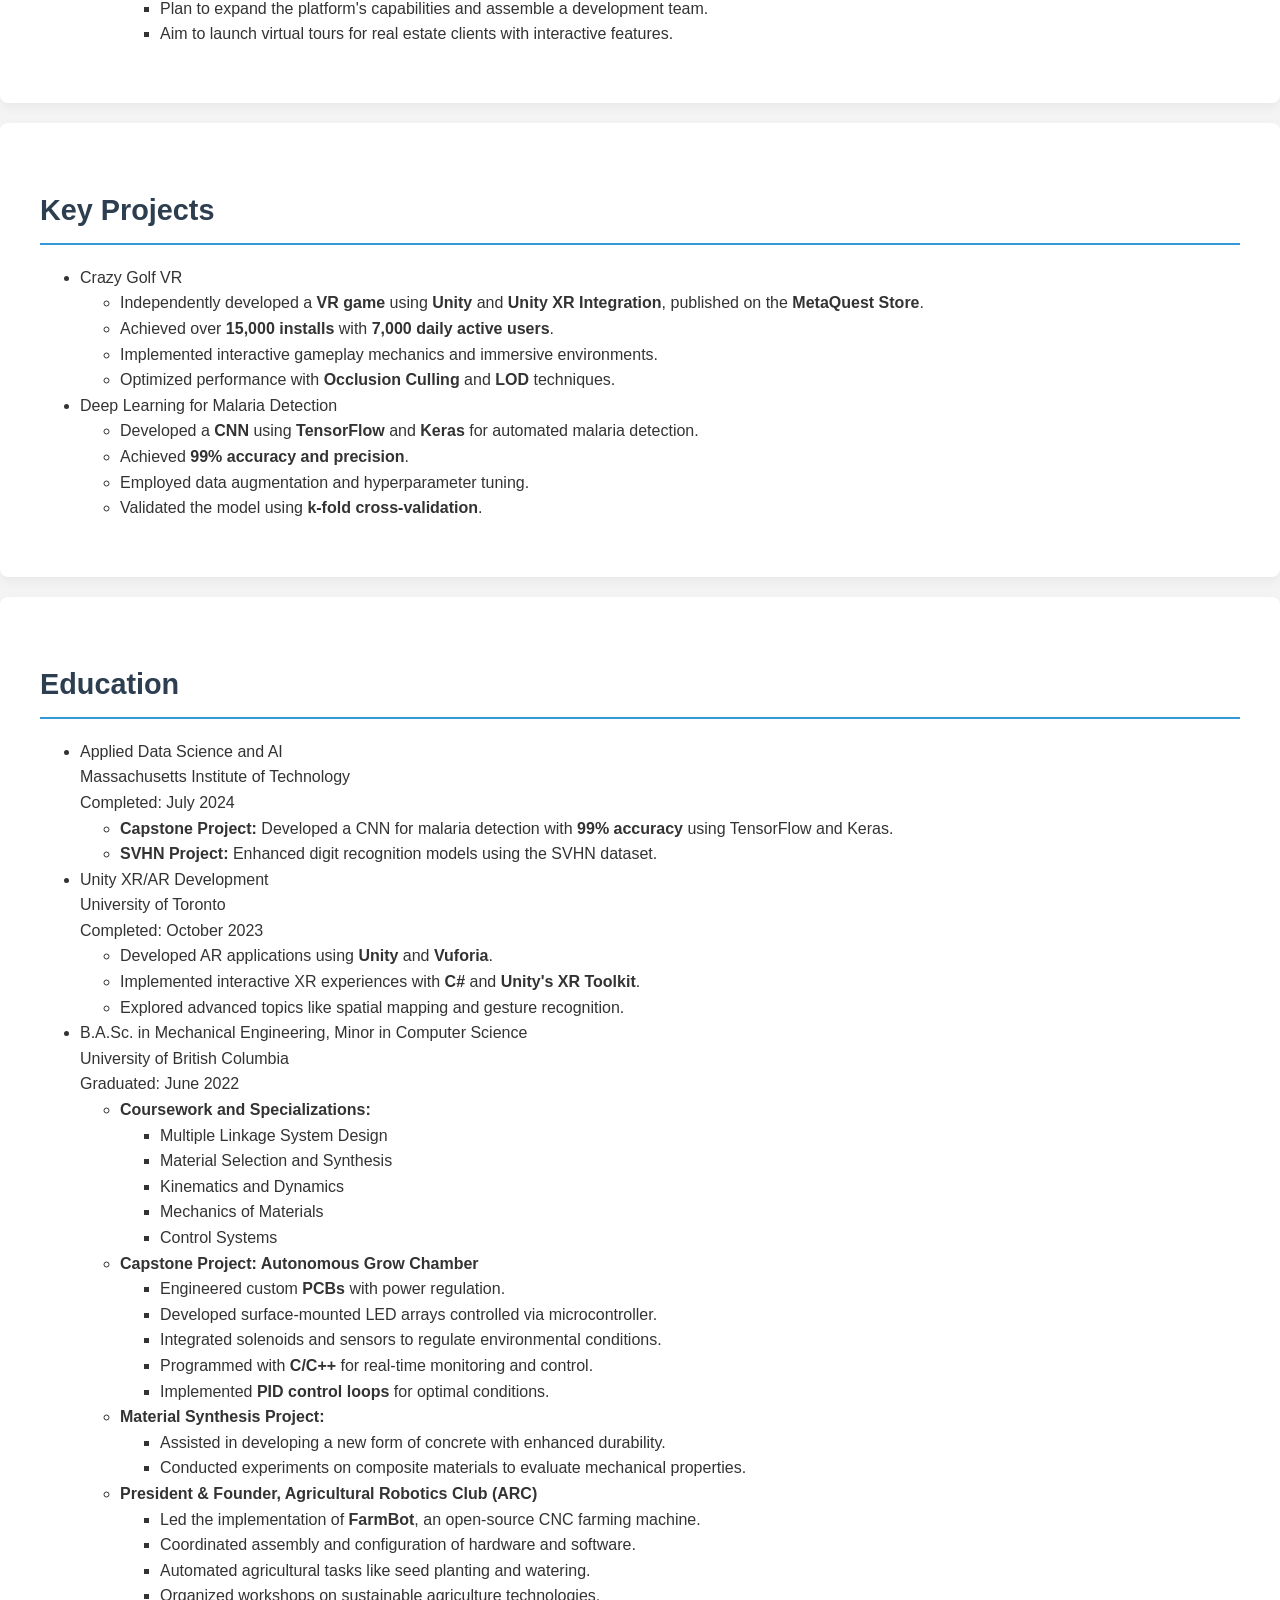
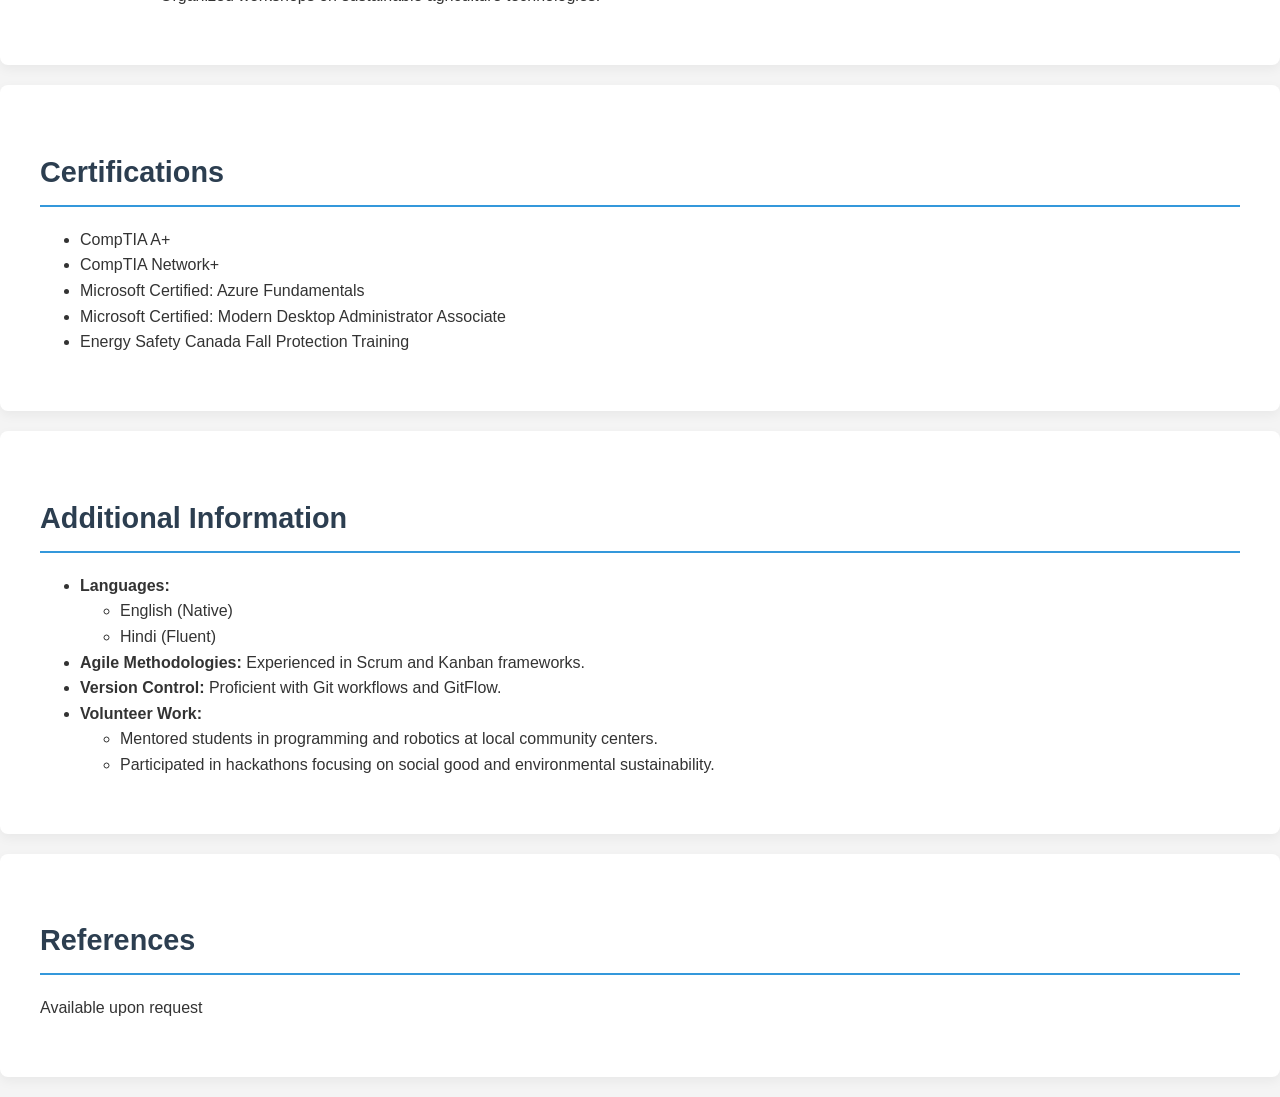
==== commit e5b4dee4: "Updated professional summary." ====
--- a/index.html
+++ b/index.html
@@ -18,9 +18,20 @@
 
     <section class="section">
         <h2>Professional Summary</h2>
-        <p>Innovative Software Engineer with a strong foundation in mechanical simulation, 3D modeling, and computer science. Completed the Applied Data Science and AI program at the Massachusetts Institute of Technology, specializing in leveraging AI for effective decision-making. Demonstrated expertise in developing deep learning models with 99% accuracy in medical image analysis using TensorFlow and Keras. Passionate about applying multidisciplinary skills to create digital solutions for research and development. Experienced in Agile methodologies, code reviews, and collaboration tools like Bitbucket, JIRA, and Confluence.</p>
-    </section>
-
+        <p>
+            A highly skilled and innovative <strong>Software Engineer</strong> with a robust background in 
+            <strong>mechanical simulation</strong>, <strong>3D modeling</strong>, and <strong>computer science</strong>. 
+            Completed the <strong>Applied Data Science and AI</strong> program at the <strong>Massachusetts Institute of Technology (MIT)</strong>, 
+            focusing on <strong>AI-driven decision-making</strong>. Proven expertise in building <strong>deep learning models</strong> 
+            with <strong>99% accuracy</strong> for <strong>medical image analysis</strong> using <strong>TensorFlow</strong> and 
+            <strong>Keras</strong>. Passionate about applying a multidisciplinary approach to develop cutting-edge 
+            <strong>digital solutions</strong> that advance <strong>research</strong> and <strong>product development</strong>. 
+            Proficient in <strong>Agile</strong> environments, consistently delivering high-quality solutions through 
+            <strong>code reviews</strong>, and experienced with collaboration tools like <strong>Bitbucket</strong>, 
+            <strong>JIRA</strong>, and <strong>Confluence</strong>. Dedicated to continuous learning, solving complex problems, 
+            and driving innovation across teams.
+        </p>
+    </section>
     <section class="section">
         <h2>Skills</h2>
         <ul class="skills-list">
--- a/resume.css
+++ b/resume.css
@@ -1,90 +1,121 @@
-/* Ensure full-width responsiveness and clean layout */
+/* General body styling */
 body {
-    font-family: 'Roboto', sans-serif;
+    font-family: 'Arial', sans-serif;
     line-height: 1.6;
-    color: #333;
-    background-color: #f9f9f9;
-    max-width: 1200px;
-    margin: 0 auto;
-    padding: 20px;
+    color: #333; /* Darker text for better readability */
+    background-color: #f4f4f4; /* Light gray background for minimal contrast */
+    margin: 0;
+    padding: 0;
     box-sizing: border-box;
 }
 
-/* Main header styling */
-h1 {
+/* Main app container */
+.App {
+    display: flex;
+    flex-direction: column;
+    min-height: 100vh;
+    width: 100%; /* Full width */
+    margin: 0 auto;
+    padding: 0;
+    box-sizing: border-box;
+}
+
+/* Header styles */
+header {
+    text-align: center;
+    padding: 20px;
+    color: #333; /* Darker text for better readability */
+    top: 0;
+    z-index: 100;
+    box-shadow: 0 4px 6px rgba(0, 0, 0, 0.1); /* Subtle shadow for depth */
+}
+
+header h1 {
+    margin: 0;
     font-size: 2.5em;
-    color: #2c3e50;
-    border-bottom: 2px solid #3498db;
+    font-weight: bold;
+}
+
+header nav a {
+    margin: 0 15px;
+    color: #ecf0f1; /* Lighter text for nav links */
+    text-decoration: none;
+    font-size: 1.1em;
+    transition: color 0.3s;
+}
+
+header nav a:hover {
+    color: #3498db; /* Change to blue on hover */
+}
+
+/* Section styles */
+section {
+    padding: 40px;
+    max-width: 1200px; /* Keep content centered with a max width */
+    margin: 20px auto;
+    background: white;
+    border-radius: 8px; /* Soft rounded corners */
+    box-shadow: 0 4px 12px rgba(0, 0, 0, 0.05); /* Subtle shadow for elevated look */
+}
+
+/* Section title */
+h2 {
+    border-bottom: 2px solid #3498db; /* Blue underline for section titles */
     padding-bottom: 10px;
     margin-bottom: 20px;
+    font-size: 1.8em;
+    color: #2c3e50; /* Dark blue-gray for text */
 }
 
-/* Subheadings for sections */
-h2 {
-    font-size: 1.8em;
-    margin-top: 30px;
-    border-bottom: 1px solid #bdc3c7;
-    padding-bottom: 5px;
-    color: #2c3e50;
+/* List styling */
+.skills-list, .resume-list {
+    list-style: none;
+    padding-left: 0;
+    margin: 0;
 }
 
-h3 {
-    font-size: 1.5em;
-    margin-top: 20px;
-    color: #2c3e50;
-}
-
-/* Contact info and links */
-.contact-info {
-    margin-bottom: 20px;
-    font-size: 1.1em;
-    color: #333;
-}
-
-.contact-info a {
-    color: #3498db;
-    text-decoration: none;
-}
-
-.contact-info a:hover {
-    text-decoration: underline;
-}
-
-/* General section styling */
-.section {
-    margin-bottom: 30px;
-}
-
-/* List styles for skills and other lists */
-ul {
-    padding-left: 20px;
-    list-style-type: disc;
-}
-
-li {
+.skills-list li, .resume-list li {
     margin-bottom: 10px;
 }
 
-.job-title, .project-title {
+.skills-list strong {
     font-weight: bold;
-    color: #2c3e50;
+    color: #3498db; /* Blue for strong text */
 }
 
-.company {
-    font-style: italic;
-    color: #7f8c8d;
+.resume-list li {
+    padding: 10px 0;
+    border-bottom: 1px solid #e0e0e0; /* Subtle border between items */
 }
 
-.date {
-    color: #95a5a6;
-    font-size: 0.9em;
+.resume-list li:last-child {
+    border-bottom: none;
 }
 
-.sub-item {
-    margin-left: 20px;
-    list-style-type: circle;
+/* Resume iframe */
+.resume-page iframe {
+    width: 100%;
+    height: 80vh;
+    border: none;
+    box-sizing: border-box;
+    background-color: white; /* Ensure a clean background in iframe */
 }
 
-.skills-list, .languages-list {
-    list-style-type: none;
-   ​⬤+/* Responsive adjustments */
+@media (max-width: 768px) {
+    section {
+        padding: 20px;
+    }
+
+    header h1 {
+        font-size: 2em;
+    }
+
+    h2 {
+        font-size: 1.5em;
+    }
+
+    header nav a {
+        font-size: 1em;
+    }
+}
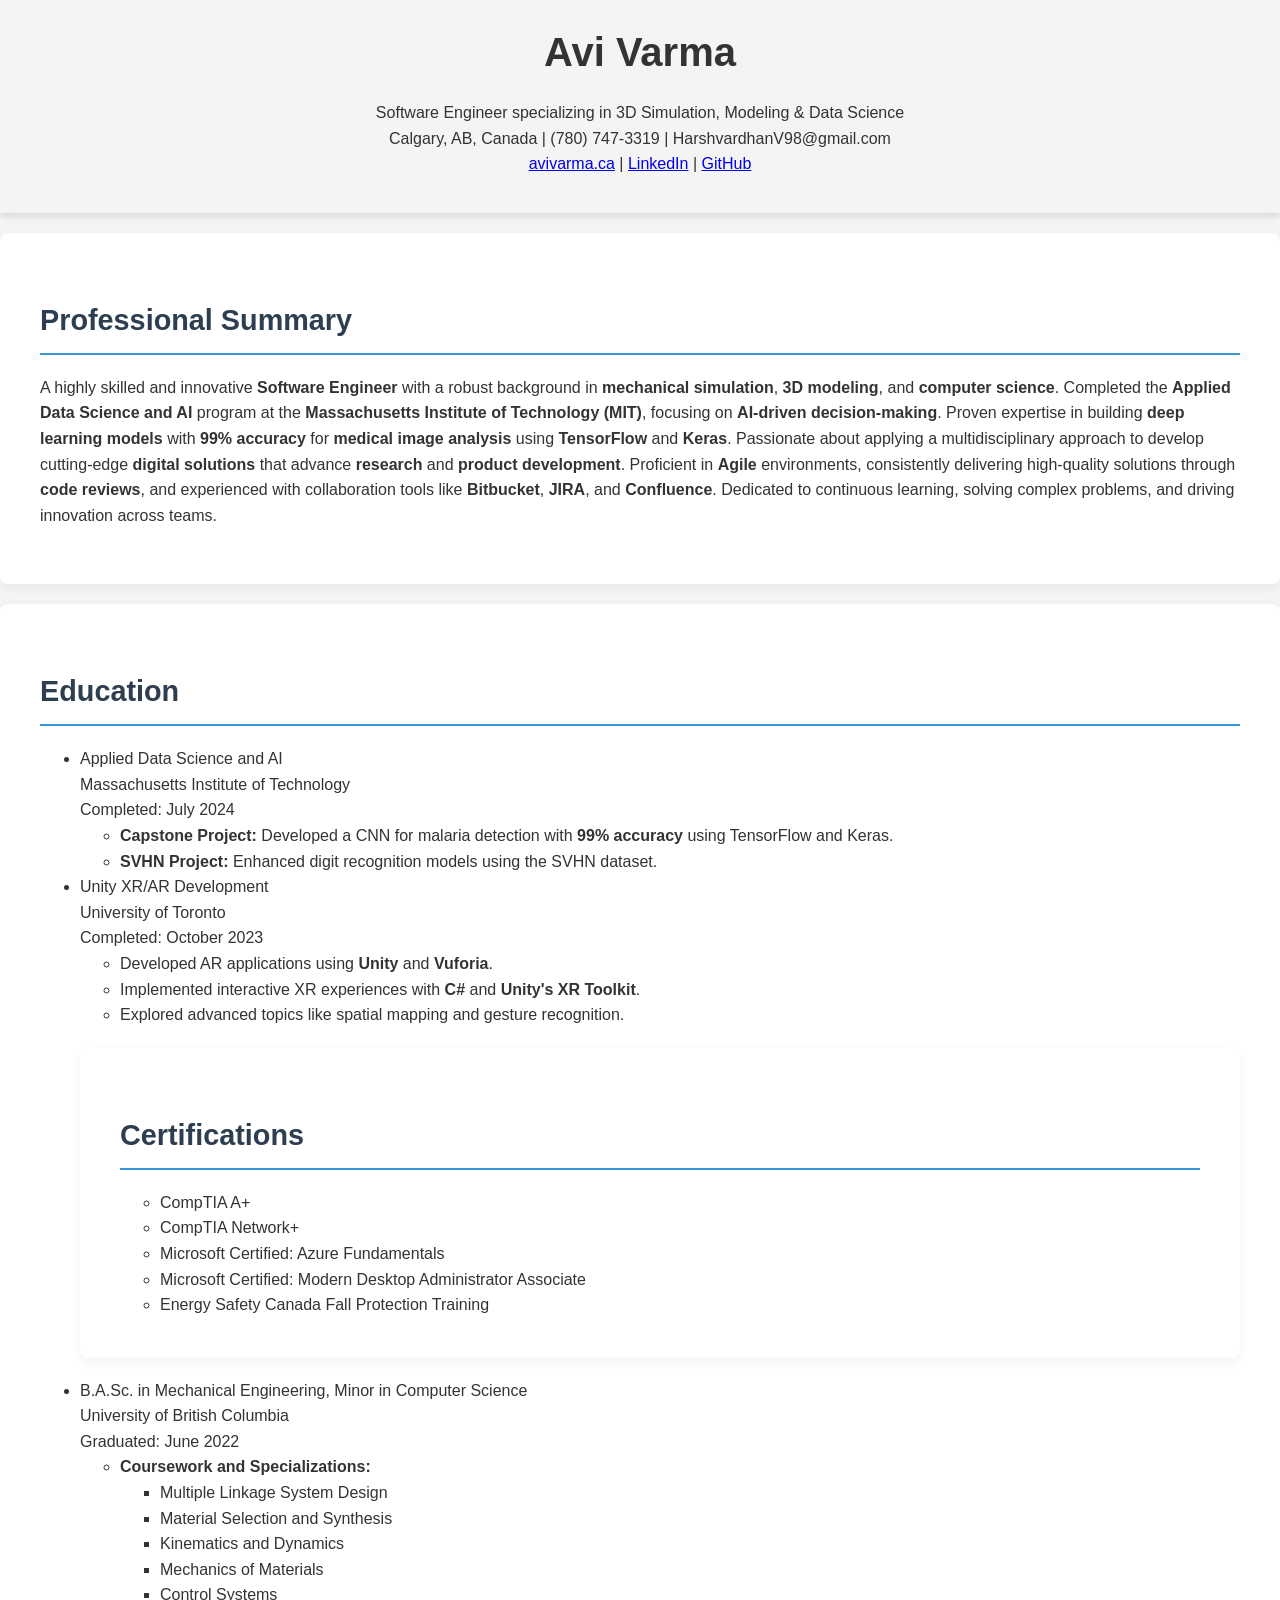
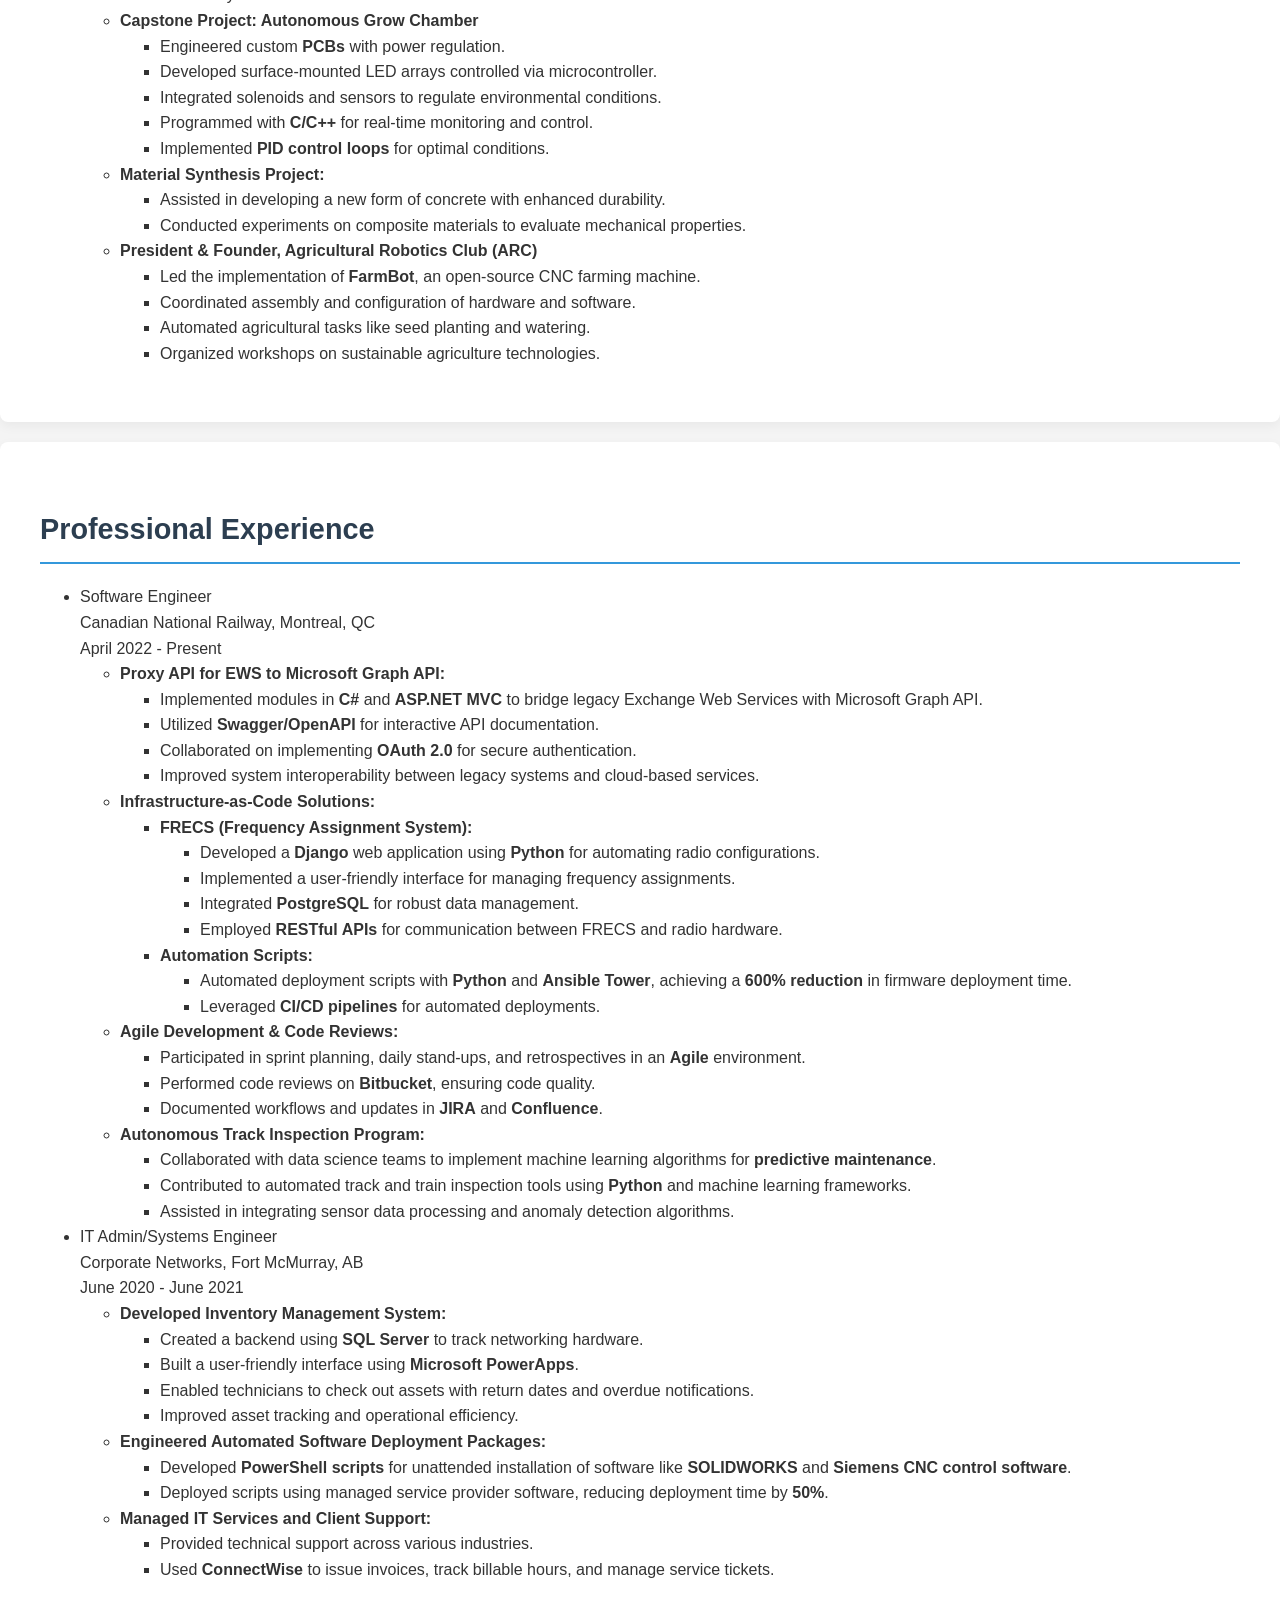
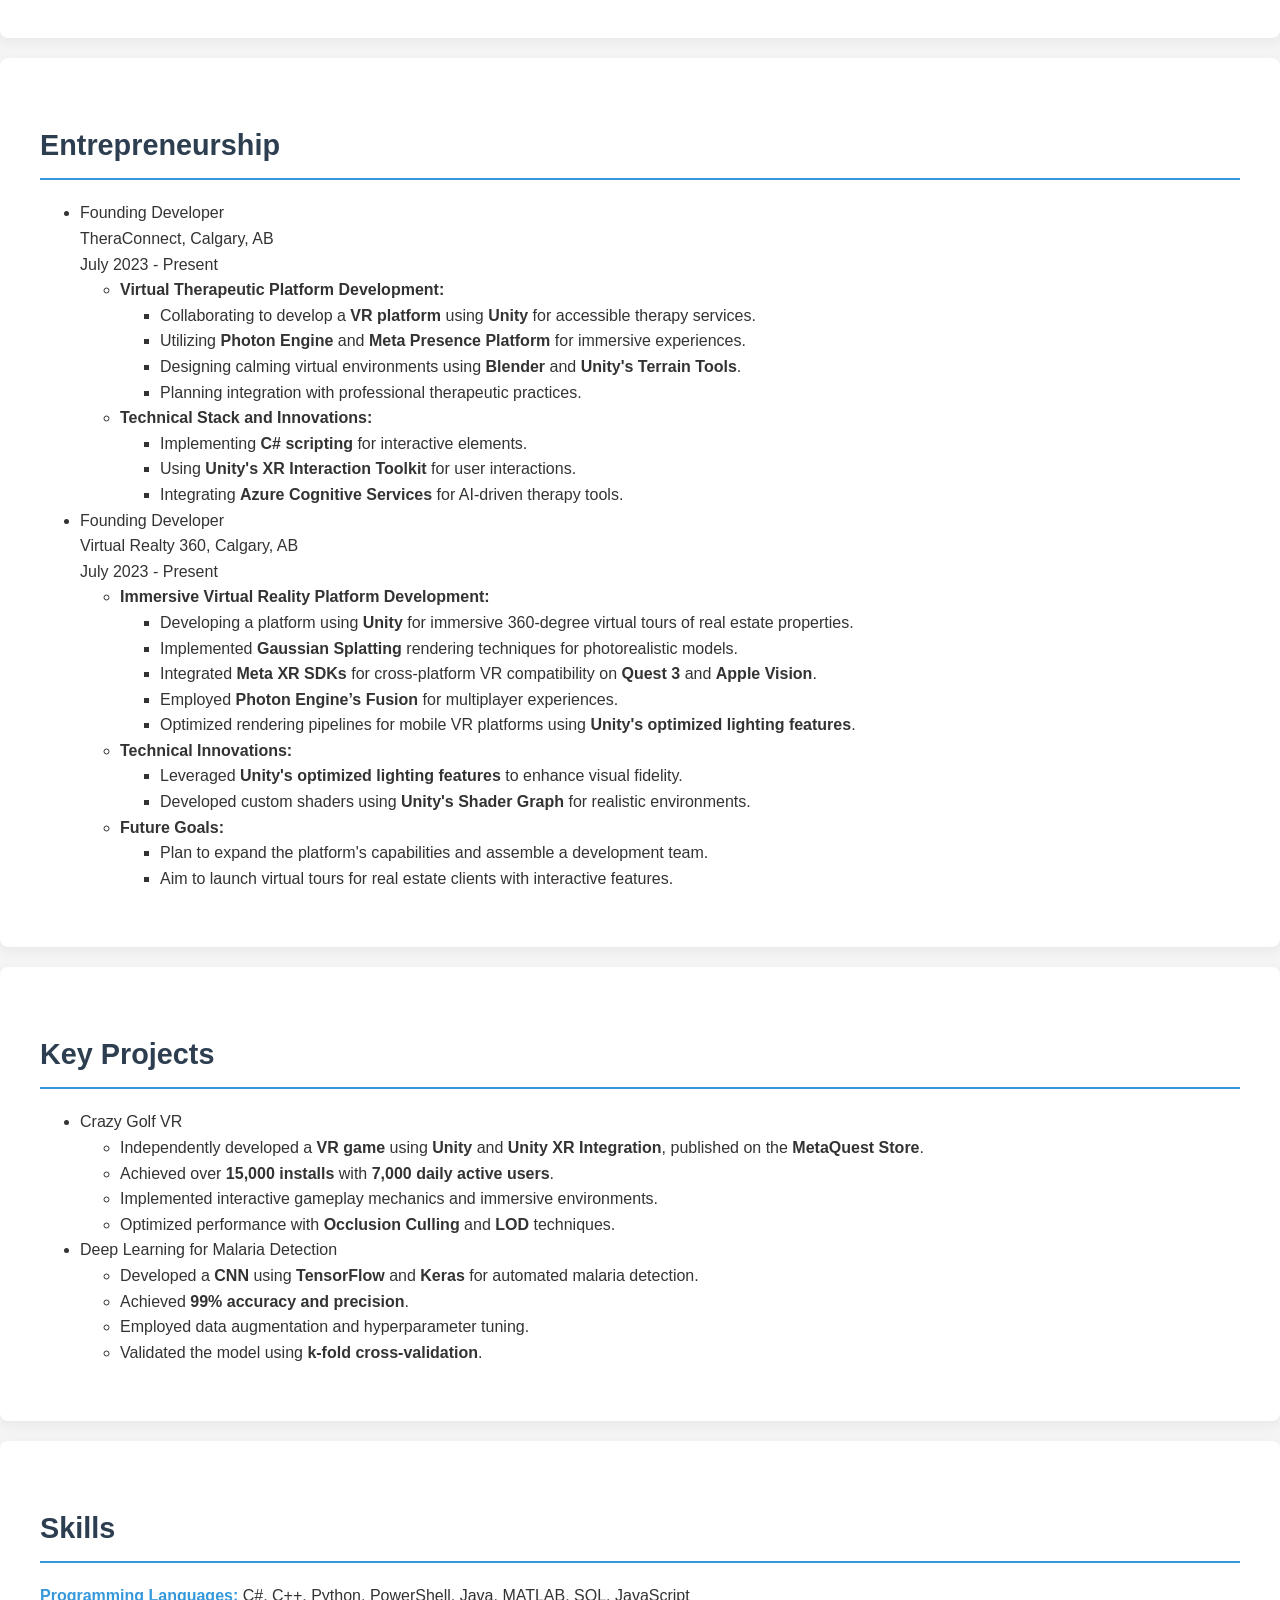
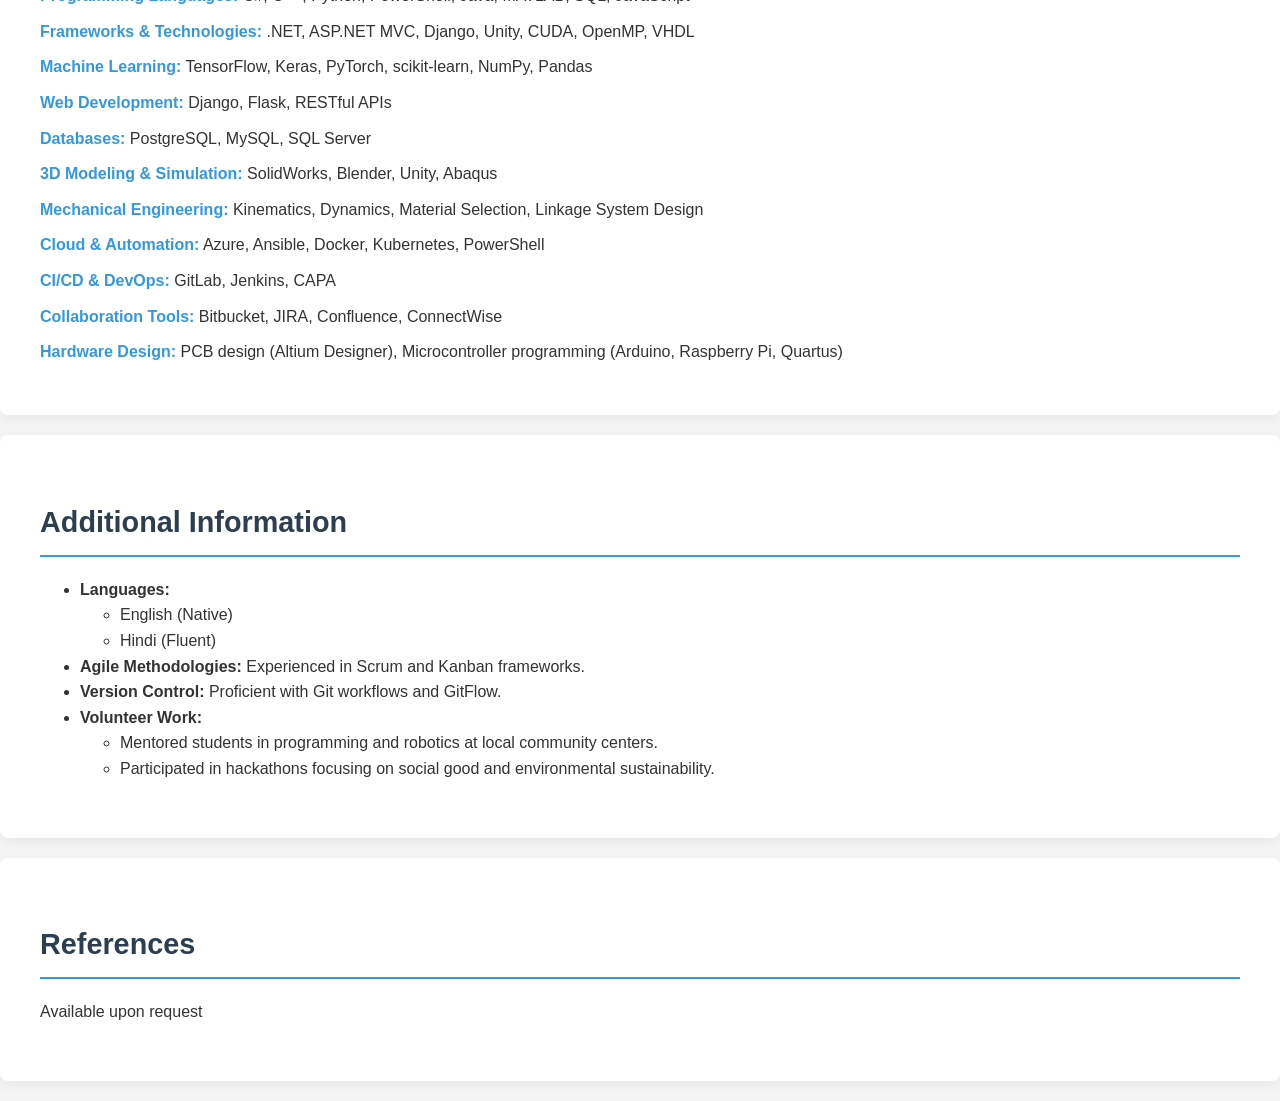
==== commit 56ed91a7: "Reorganized sections in index.html: moved Education and Certifications above Skills for better struc" ====
--- a/index.html
+++ b/index.html
@@ -32,23 +32,83 @@
             and driving innovation across teams.
         </p>
     </section>
-    <section class="section">
-        <h2>Skills</h2>
-        <ul class="skills-list">
-            <li><strong>Programming Languages:</strong> C#, C++, Python, PowerShell, Java, MATLAB, SQL, JavaScript</li>
-            <li><strong>Frameworks & Technologies:</strong> .NET, ASP.NET MVC, Django, Unity, CUDA, OpenMP, VHDL</li>
-            <li><strong>Machine Learning:</strong> TensorFlow, Keras, PyTorch, scikit-learn, NumPy, Pandas</li>
-            <li><strong>Web Development:</strong> Django, Flask, RESTful APIs</li>
-            <li><strong>Databases:</strong> PostgreSQL, MySQL, SQL Server</li>
-            <li><strong>3D Modeling & Simulation:</strong> SolidWorks, Blender, Unity, Abaqus</li>
-            <li><strong>Mechanical Engineering:</strong> Kinematics, Dynamics, Material Selection, Linkage System Design</li>
-            <li><strong>Cloud & Automation:</strong> Azure, Ansible, Docker, Kubernetes, PowerShell</li>
-            <li><strong>CI/CD & DevOps:</strong> GitLab, Jenkins, CAPA</li>
-            <li><strong>Collaboration Tools:</strong> Bitbucket, JIRA, Confluence, ConnectWise</li>
-            <li><strong>Hardware Design:</strong> PCB design (Altium Designer), Microcontroller programming (Arduino, Raspberry Pi, Quartus)</li>
-        </ul>
-    </section>
-
+
+    <section class="section">
+        <h2>Education</h2>
+        <ul>
+            <li>
+                <span class="job-title">Applied Data Science and AI</span><br>
+                <span class="company">Massachusetts Institute of Technology</span><br>
+                <span class="date">Completed: July 2024</span>
+                <ul class="sub-item">
+                    <li><strong>Capstone Project:</strong> Developed a CNN for malaria detection with <strong>99% accuracy</strong> using TensorFlow and Keras.</li>
+                    <li><strong>SVHN Project:</strong> Enhanced digit recognition models using the SVHN dataset.</li>
+                </ul>
+            </li>
+            <li>
+                <span class="job-title">Unity XR/AR Development</span><br>
+                <span class="company">University of Toronto</span><br>
+                <span class="date">Completed: October 2023</span>
+                <ul class="sub-item">
+                    <li>Developed AR applications using <strong>Unity</strong> and <strong>Vuforia</strong>.</li>
+                    <li>Implemented interactive XR experiences with <strong>C#</strong> and <strong>Unity's XR Toolkit</strong>.</li>
+                    <li>Explored advanced topics like spatial mapping and gesture recognition.</li>
+                </ul>
+            </li>
+
+            <section class="section">
+                <h2>Certifications</h2>
+                <ul>
+                    <li>CompTIA A+</li>
+                    <li>CompTIA Network+</li>
+                    <li>Microsoft Certified: Azure Fundamentals</li>
+                    <li>Microsoft Certified: Modern Desktop Administrator Associate</li>
+                    <li>Energy Safety Canada Fall Protection Training</li>
+                </ul>
+            </section>
+            
+            <li>
+                <span class="job-title">B.A.Sc. in Mechanical Engineering, Minor in Computer Science</span><br>
+                <span class="company">University of British Columbia</span><br>
+                <span class="date">Graduated: June 2022</span>
+                <ul class="sub-item">
+                    <li><strong>Coursework and Specializations:</strong>
+                        <ul class="sub-item">
+                            <li>Multiple Linkage System Design</li>
+                            <li>Material Selection and Synthesis</li>
+                            <li>Kinematics and Dynamics</li>
+                            <li>Mechanics of Materials</li>
+                            <li>Control Systems</li>
+                        </ul>
+                    </li>
+                    <li><strong>Capstone Project: Autonomous Grow Chamber</strong>
+                        <ul class="sub-item">
+                            <li>Engineered custom <strong>PCBs</strong> with power regulation.</li>
+                            <li>Developed surface-mounted LED arrays controlled via microcontroller.</li>
+                            <li>Integrated solenoids and sensors to regulate environmental conditions.</li>
+                            <li>Programmed with <strong>C/C++</strong> for real-time monitoring and control.</li>
+                            <li>Implemented <strong>PID control loops</strong> for optimal conditions.</li>
+                        </ul>
+                    </li>
+                    <li><strong>Material Synthesis Project:</strong>
+                        <ul class="sub-item">
+                            <li>Assisted in developing a new form of concrete with enhanced durability.</li>
+                            <li>Conducted experiments on composite materials to evaluate mechanical properties.</li>
+                        </ul>
+                    </li>
+                    <li><strong>President & Founder, Agricultural Robotics Club (ARC)</strong>
+                        <ul class="sub-item">
+                            <li>Led the implementation of <strong>FarmBot</strong>, an open-source CNC farming machine.</li>
+                            <li>Coordinated assembly and configuration of hardware and software.</li>
+                            <li>Automated agricultural tasks like seed planting and watering.</li>
+                            <li>Organized workshops on sustainable agriculture technologies.</li>
+                        </ul>
+                    </li>
+                </ul>
+            </li>
+        </ul>
+    </section>
+    
     <section class="section">
         <h2>Professional Experience</h2>
         <ul>
@@ -209,80 +269,25 @@
         </ul>
     </section>
 
-    <section class="section">
-        <h2>Education</h2>
-        <ul>
-            <li>
-                <span class="job-title">Applied Data Science and AI</span><br>
-                <span class="company">Massachusetts Institute of Technology</span><br>
-                <span class="date">Completed: July 2024</span>
-                <ul class="sub-item">
-                    <li><strong>Capstone Project:</strong> Developed a CNN for malaria detection with <strong>99% accuracy</strong> using TensorFlow and Keras.</li>
-                    <li><strong>SVHN Project:</strong> Enhanced digit recognition models using the SVHN dataset.</li>
-                </ul>
-            </li>
-            <li>
-                <span class="job-title">Unity XR/AR Development</span><br>
-                <span class="company">University of Toronto</span><br>
-                <span class="date">Completed: October 2023</span>
-                <ul class="sub-item">
-                    <li>Developed AR applications using <strong>Unity</strong> and <strong>Vuforia</strong>.</li>
-                    <li>Implemented interactive XR experiences with <strong>C#</strong> and <strong>Unity's XR Toolkit</strong>.</li>
-                    <li>Explored advanced topics like spatial mapping and gesture recognition.</li>
-                </ul>
-            </li>
-            <li>
-                <span class="job-title">B.A.Sc. in Mechanical Engineering, Minor in Computer Science</span><br>
-                <span class="company">University of British Columbia</span><br>
-                <span class="date">Graduated: June 2022</span>
-                <ul class="sub-item">
-                    <li><strong>Coursework and Specializations:</strong>
-                        <ul class="sub-item">
-                            <li>Multiple Linkage System Design</li>
-                            <li>Material Selection and Synthesis</li>
-                            <li>Kinematics and Dynamics</li>
-                            <li>Mechanics of Materials</li>
-                            <li>Control Systems</li>
-                        </ul>
-                    </li>
-                    <li><strong>Capstone Project: Autonomous Grow Chamber</strong>
-                        <ul class="sub-item">
-                            <li>Engineered custom <strong>PCBs</strong> with power regulation.</li>
-                            <li>Developed surface-mounted LED arrays controlled via microcontroller.</li>
-                            <li>Integrated solenoids and sensors to regulate environmental conditions.</li>
-                            <li>Programmed with <strong>C/C++</strong> for real-time monitoring and control.</li>
-                            <li>Implemented <strong>PID control loops</strong> for optimal conditions.</li>
-                        </ul>
-                    </li>
-                    <li><strong>Material Synthesis Project:</strong>
-                        <ul class="sub-item">
-                            <li>Assisted in developing a new form of concrete with enhanced durability.</li>
-                            <li>Conducted experiments on composite materials to evaluate mechanical properties.</li>
-                        </ul>
-                    </li>
-                    <li><strong>President & Founder, Agricultural Robotics Club (ARC)</strong>
-                        <ul class="sub-item">
-                            <li>Led the implementation of <strong>FarmBot</strong>, an open-source CNC farming machine.</li>
-                            <li>Coordinated assembly and configuration of hardware and software.</li>
-                            <li>Automated agricultural tasks like seed planting and watering.</li>
-                            <li>Organized workshops on sustainable agriculture technologies.</li>
-                        </ul>
-                    </li>
-                </ul>
-            </li>
-        </ul>
-    </section>
-
-    <section class="section">
-        <h2>Certifications</h2>
-        <ul>
-            <li>CompTIA A+</li>
-            <li>CompTIA Network+</li>
-            <li>Microsoft Certified: Azure Fundamentals</li>
-            <li>Microsoft Certified: Modern Desktop Administrator Associate</li>
-            <li>Energy Safety Canada Fall Protection Training</li>
-        </ul>
-    </section>
+    
+    <section class="section">
+        <h2>Skills</h2>
+        <ul class="skills-list">
+            <li><strong>Programming Languages:</strong> C#, C++, Python, PowerShell, Java, MATLAB, SQL, JavaScript</li>
+            <li><strong>Frameworks & Technologies:</strong> .NET, ASP.NET MVC, Django, Unity, CUDA, OpenMP, VHDL</li>
+            <li><strong>Machine Learning:</strong> TensorFlow, Keras, PyTorch, scikit-learn, NumPy, Pandas</li>
+            <li><strong>Web Development:</strong> Django, Flask, RESTful APIs</li>
+            <li><strong>Databases:</strong> PostgreSQL, MySQL, SQL Server</li>
+            <li><strong>3D Modeling & Simulation:</strong> SolidWorks, Blender, Unity, Abaqus</li>
+            <li><strong>Mechanical Engineering:</strong> Kinematics, Dynamics, Material Selection, Linkage System Design</li>
+            <li><strong>Cloud & Automation:</strong> Azure, Ansible, Docker, Kubernetes, PowerShell</li>
+            <li><strong>CI/CD & DevOps:</strong> GitLab, Jenkins, CAPA</li>
+            <li><strong>Collaboration Tools:</strong> Bitbucket, JIRA, Confluence, ConnectWise</li>
+            <li><strong>Hardware Design:</strong> PCB design (Altium Designer), Microcontroller programming (Arduino, Raspberry Pi, Quartus)</li>
+        </ul>
+    </section>
+
+    
 
     <section class="section">
         <h2>Additional Information</h2>
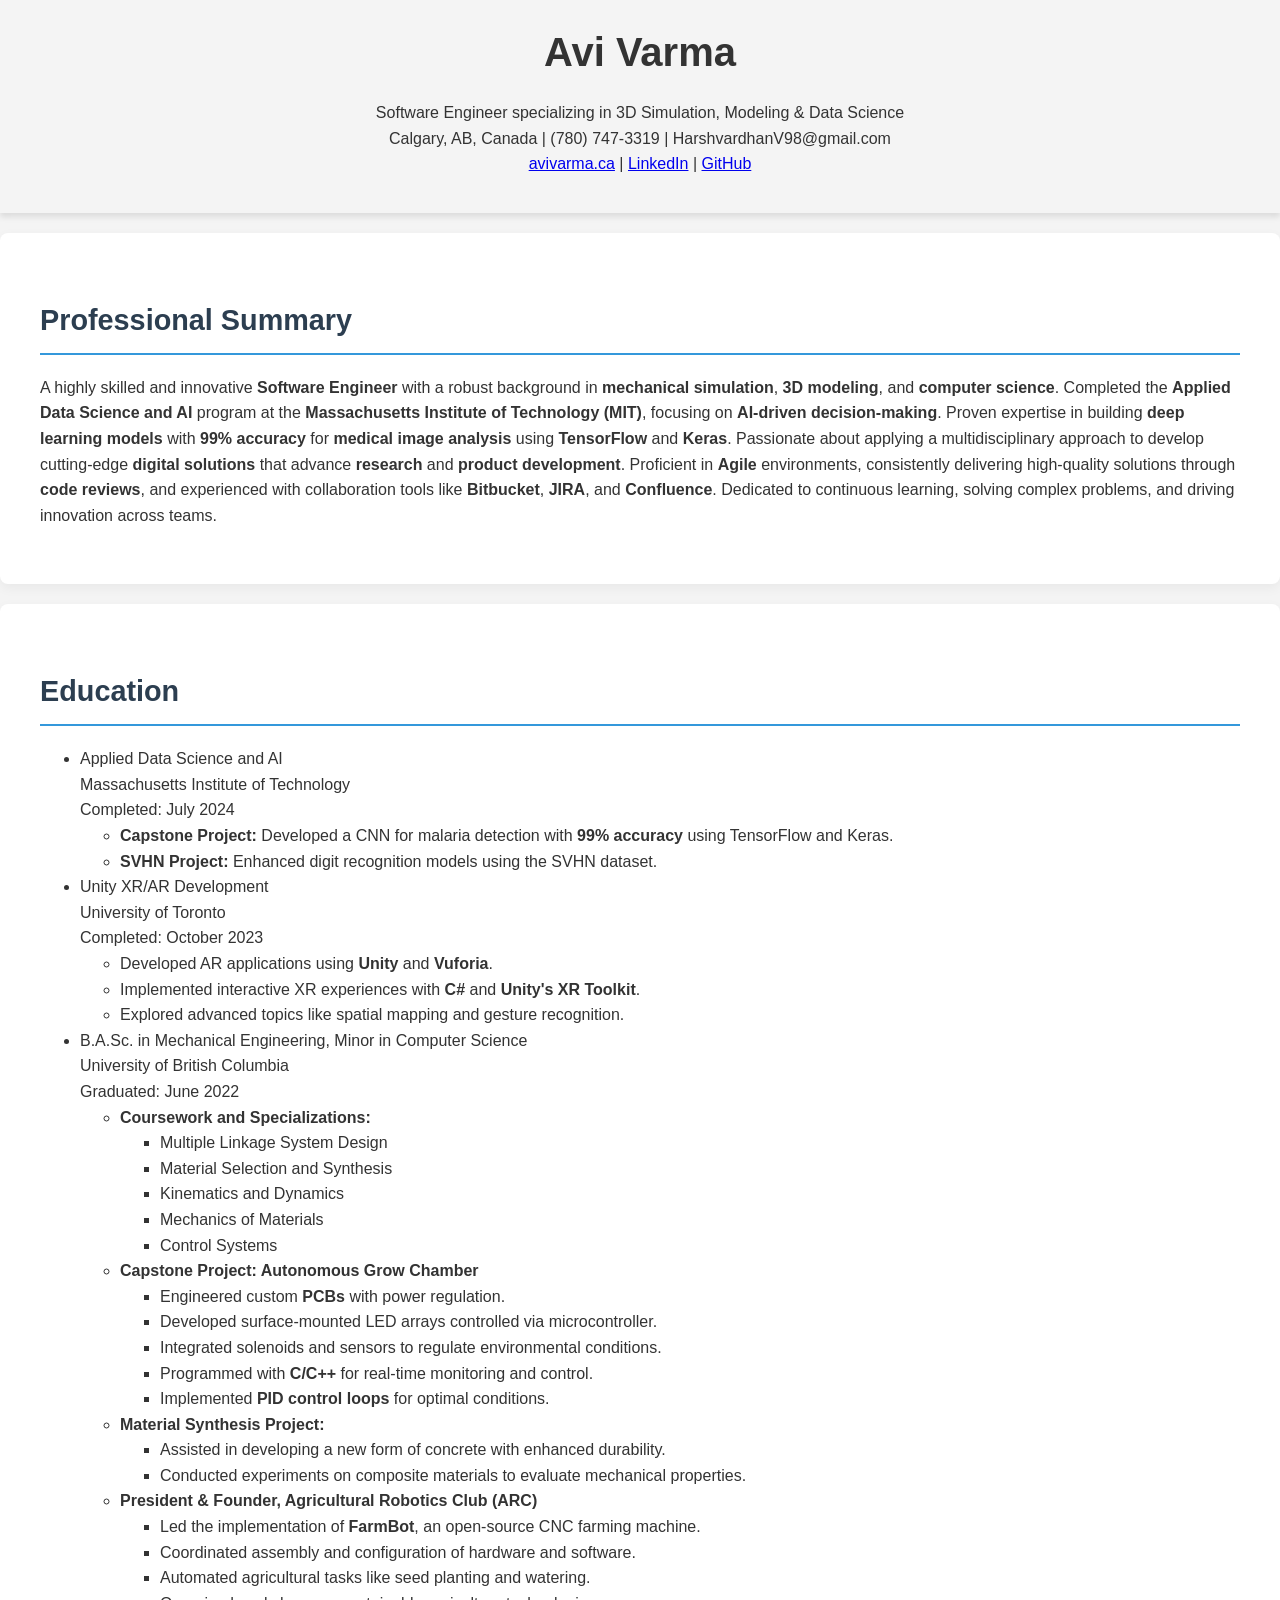
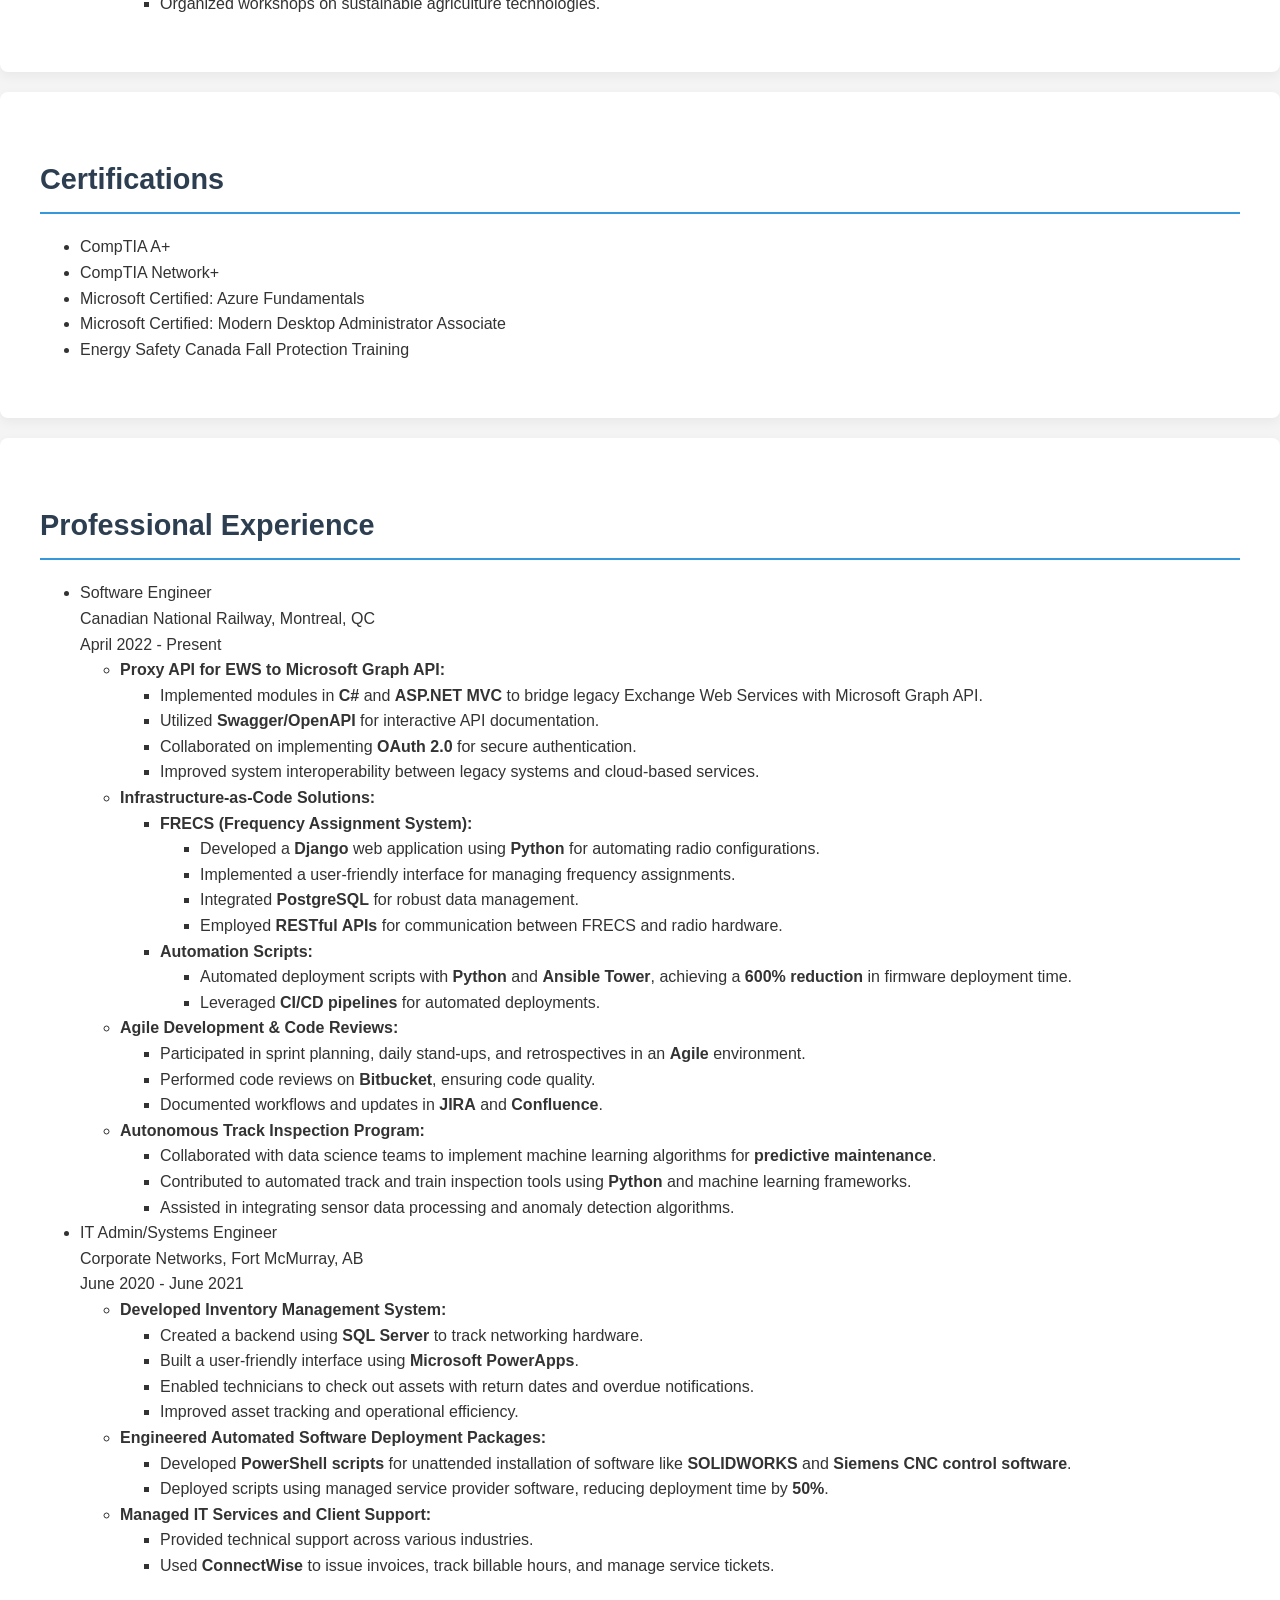
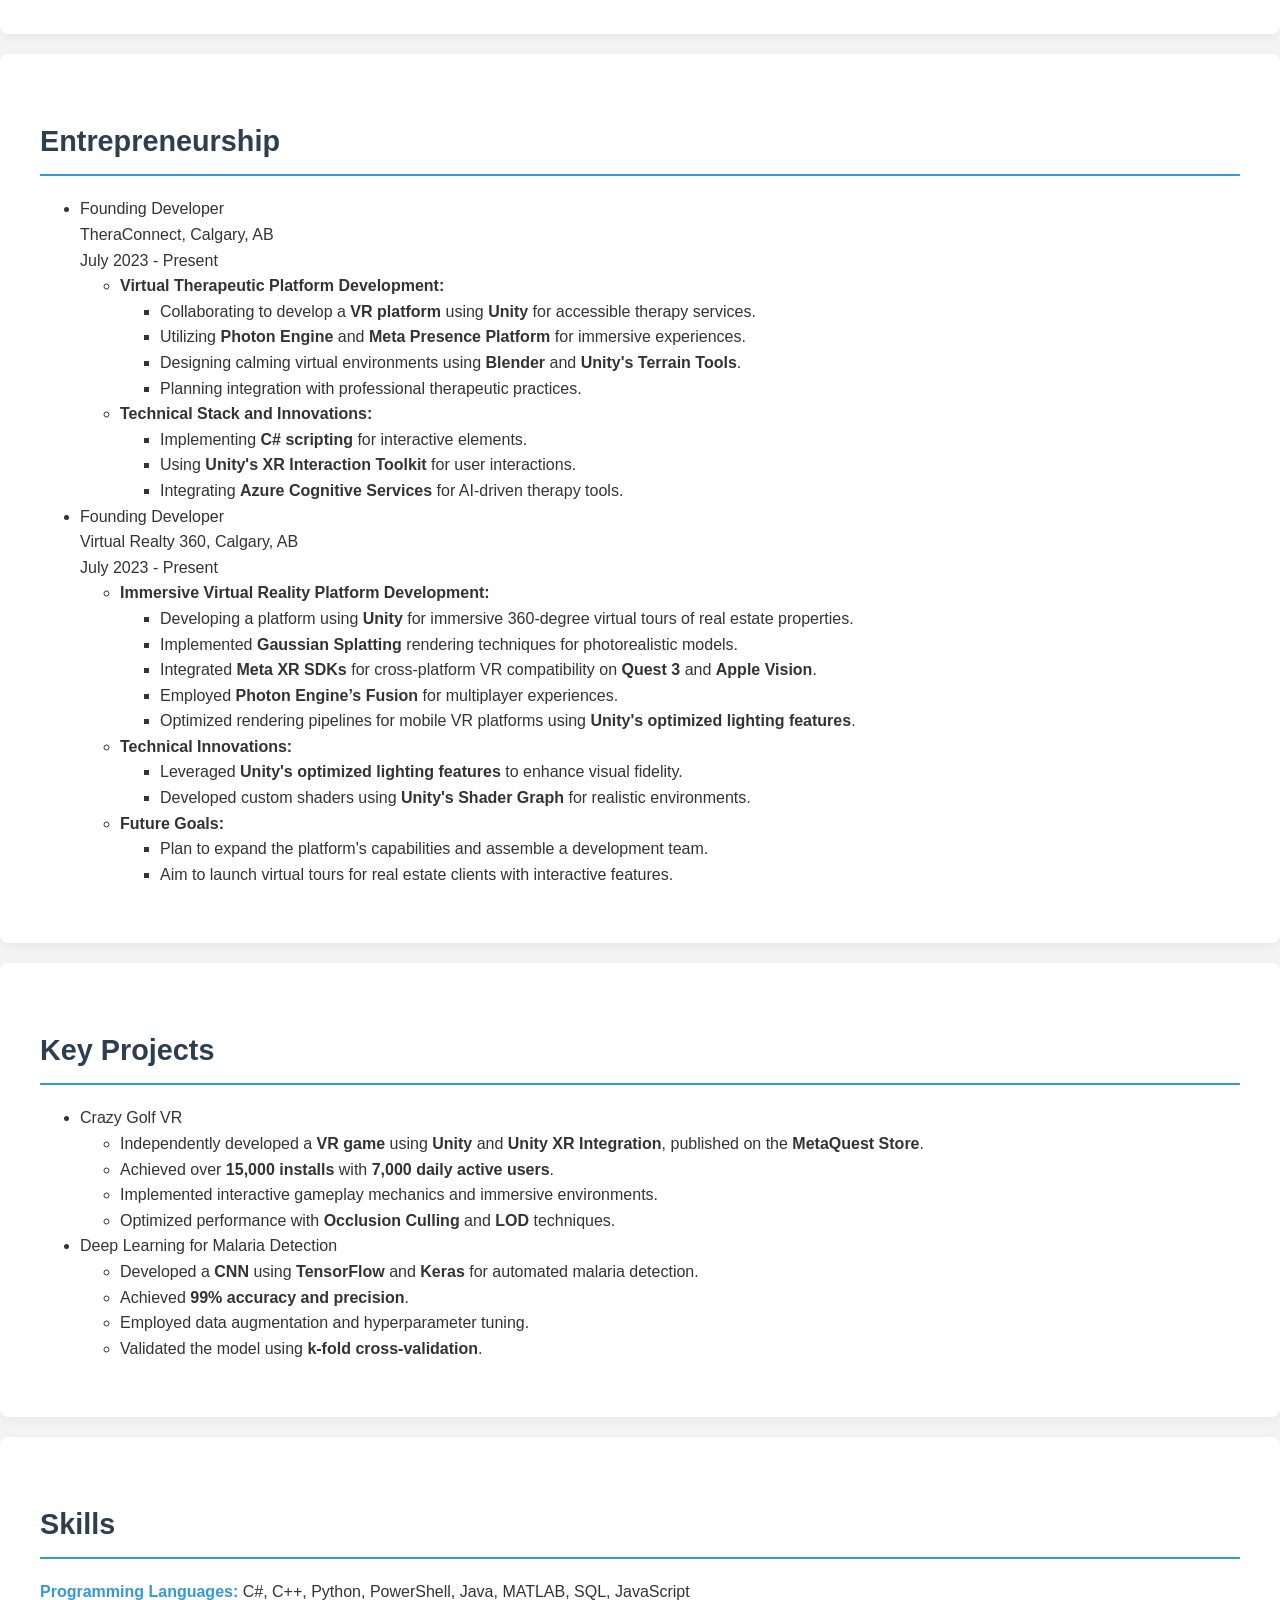
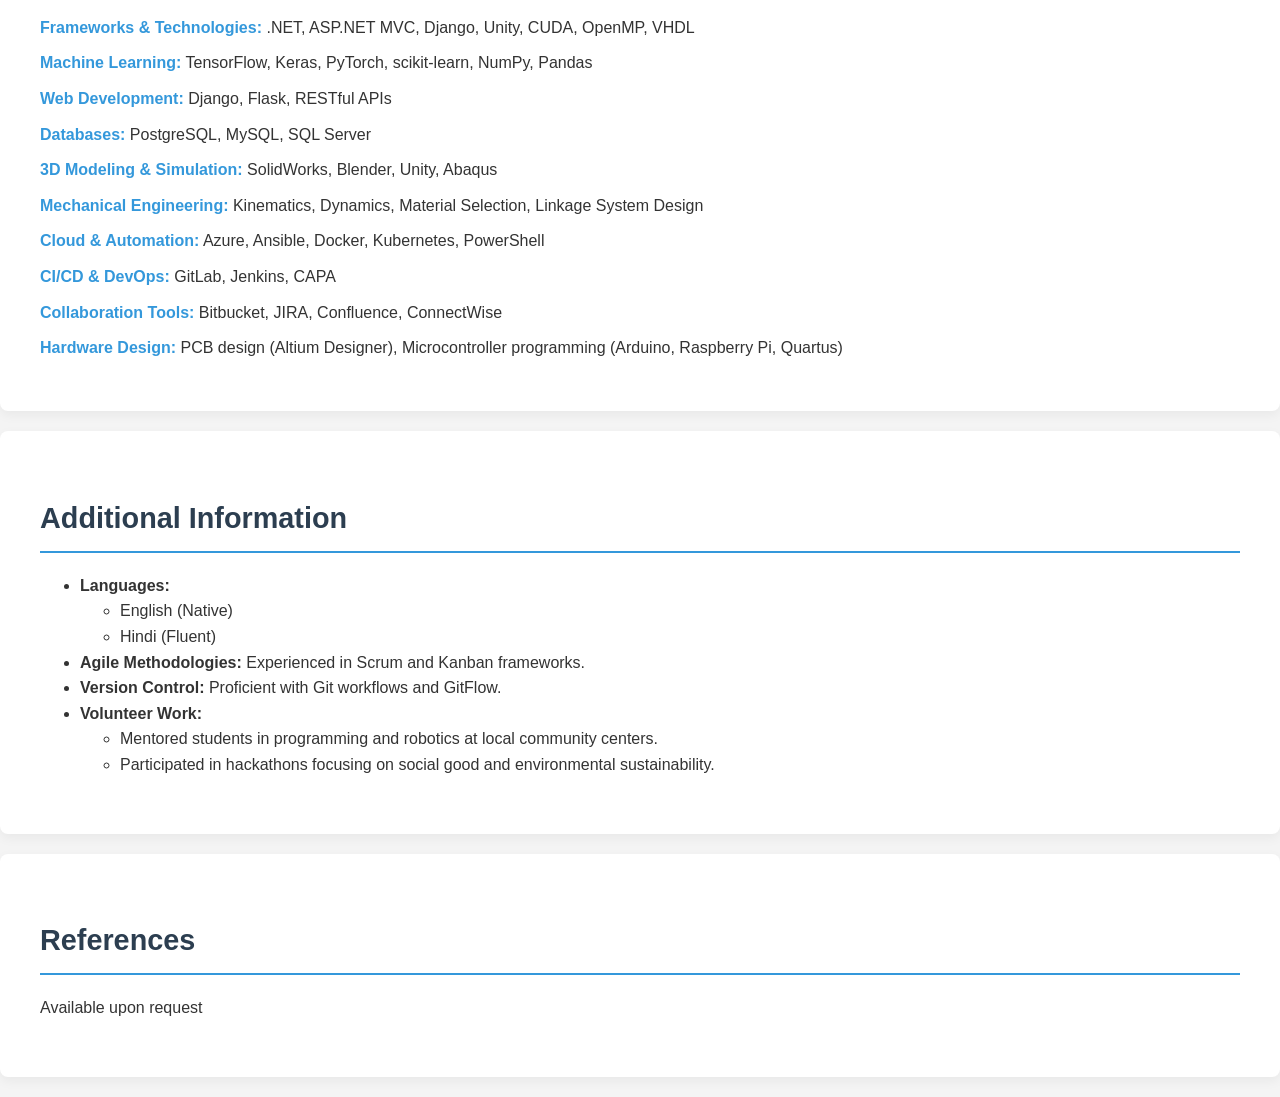
==== commit 164a87a5: "Reorganized sections in index.html: moved Certifications section above Professional Experience for i" ====
--- a/index.html
+++ b/index.html
@@ -55,18 +55,6 @@
                     <li>Explored advanced topics like spatial mapping and gesture recognition.</li>
                 </ul>
             </li>
-
-            <section class="section">
-                <h2>Certifications</h2>
-                <ul>
-                    <li>CompTIA A+</li>
-                    <li>CompTIA Network+</li>
-                    <li>Microsoft Certified: Azure Fundamentals</li>
-                    <li>Microsoft Certified: Modern Desktop Administrator Associate</li>
-                    <li>Energy Safety Canada Fall Protection Training</li>
-                </ul>
-            </section>
-            
             <li>
                 <span class="job-title">B.A.Sc. in Mechanical Engineering, Minor in Computer Science</span><br>
                 <span class="company">University of British Columbia</span><br>
@@ -108,7 +96,18 @@
             </li>
         </ul>
     </section>
-    
+     
+    <section class="section">
+        <h2>Certifications</h2>
+        <ul>
+            <li>CompTIA A+</li>
+            <li>CompTIA Network+</li>
+            <li>Microsoft Certified: Azure Fundamentals</li>
+            <li>Microsoft Certified: Modern Desktop Administrator Associate</li>
+            <li>Energy Safety Canada Fall Protection Training</li>
+        </ul>
+    </section>
+
     <section class="section">
         <h2>Professional Experience</h2>
         <ul>
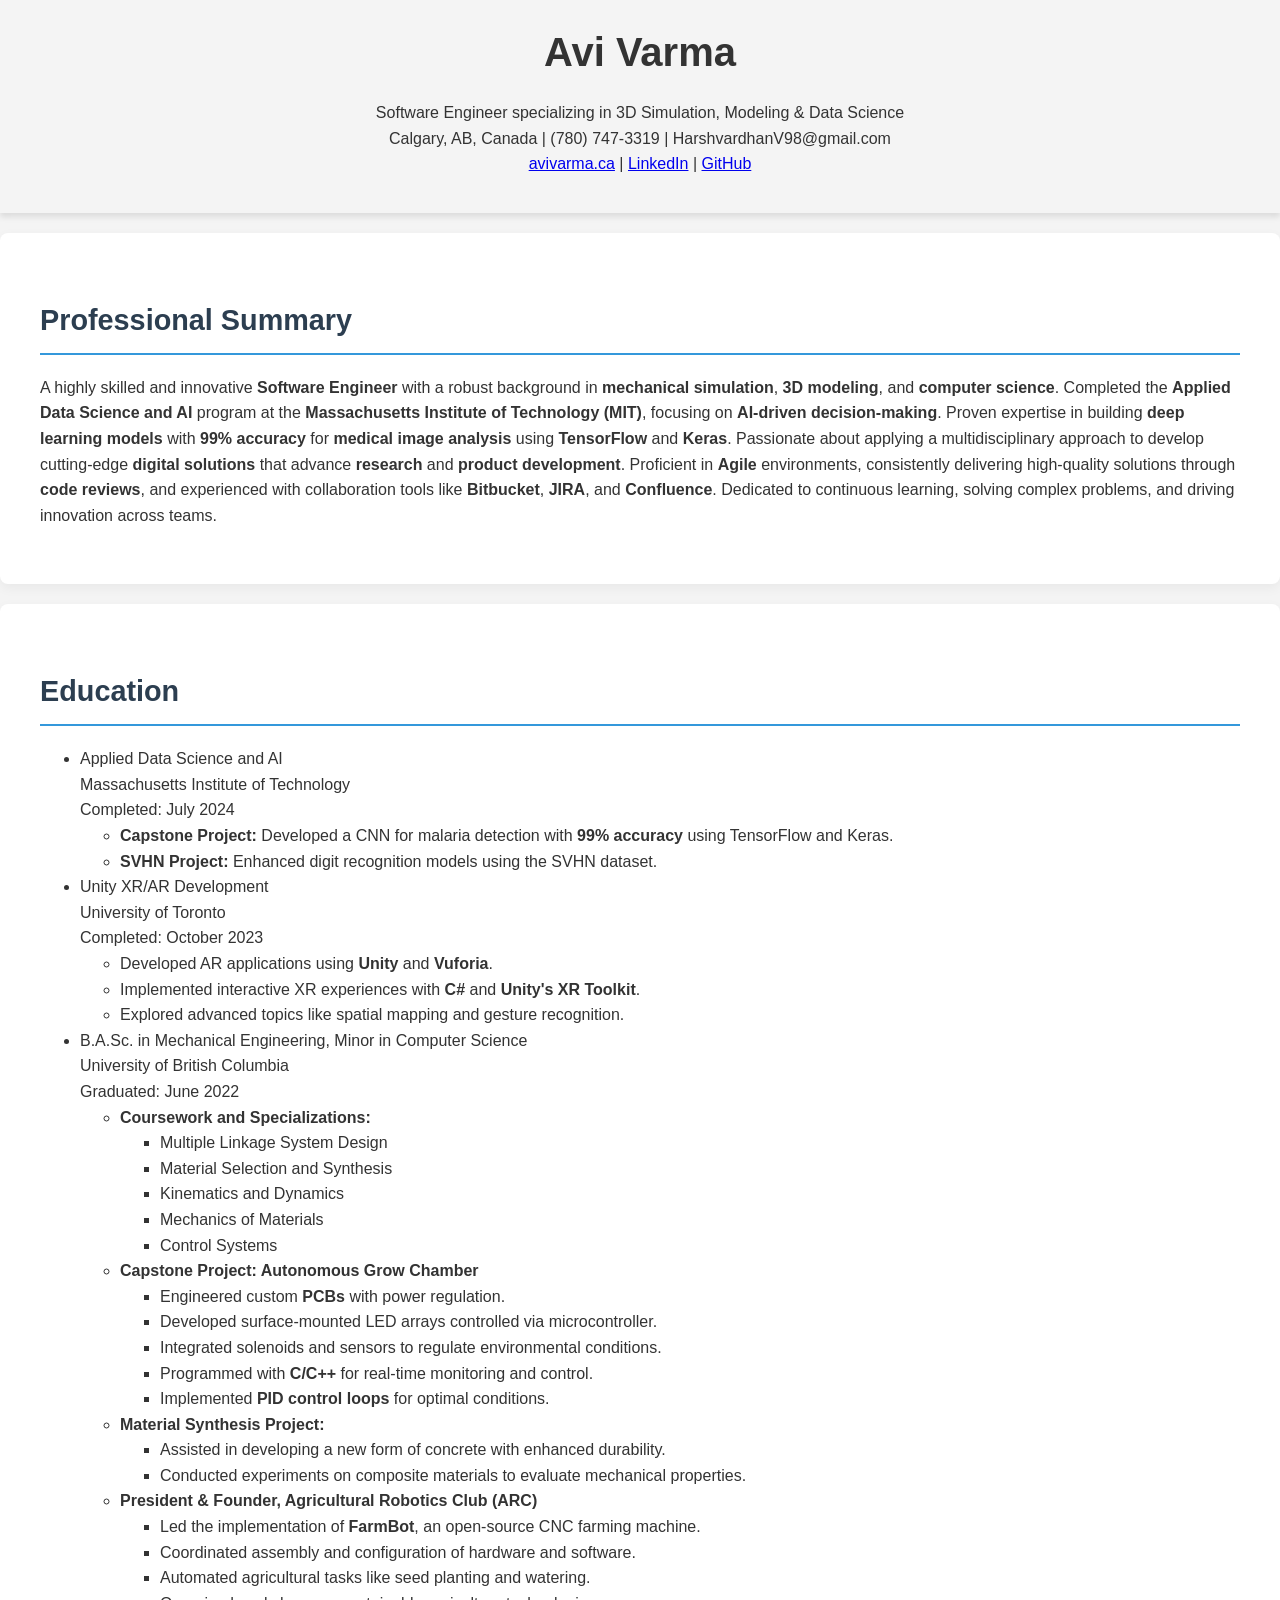
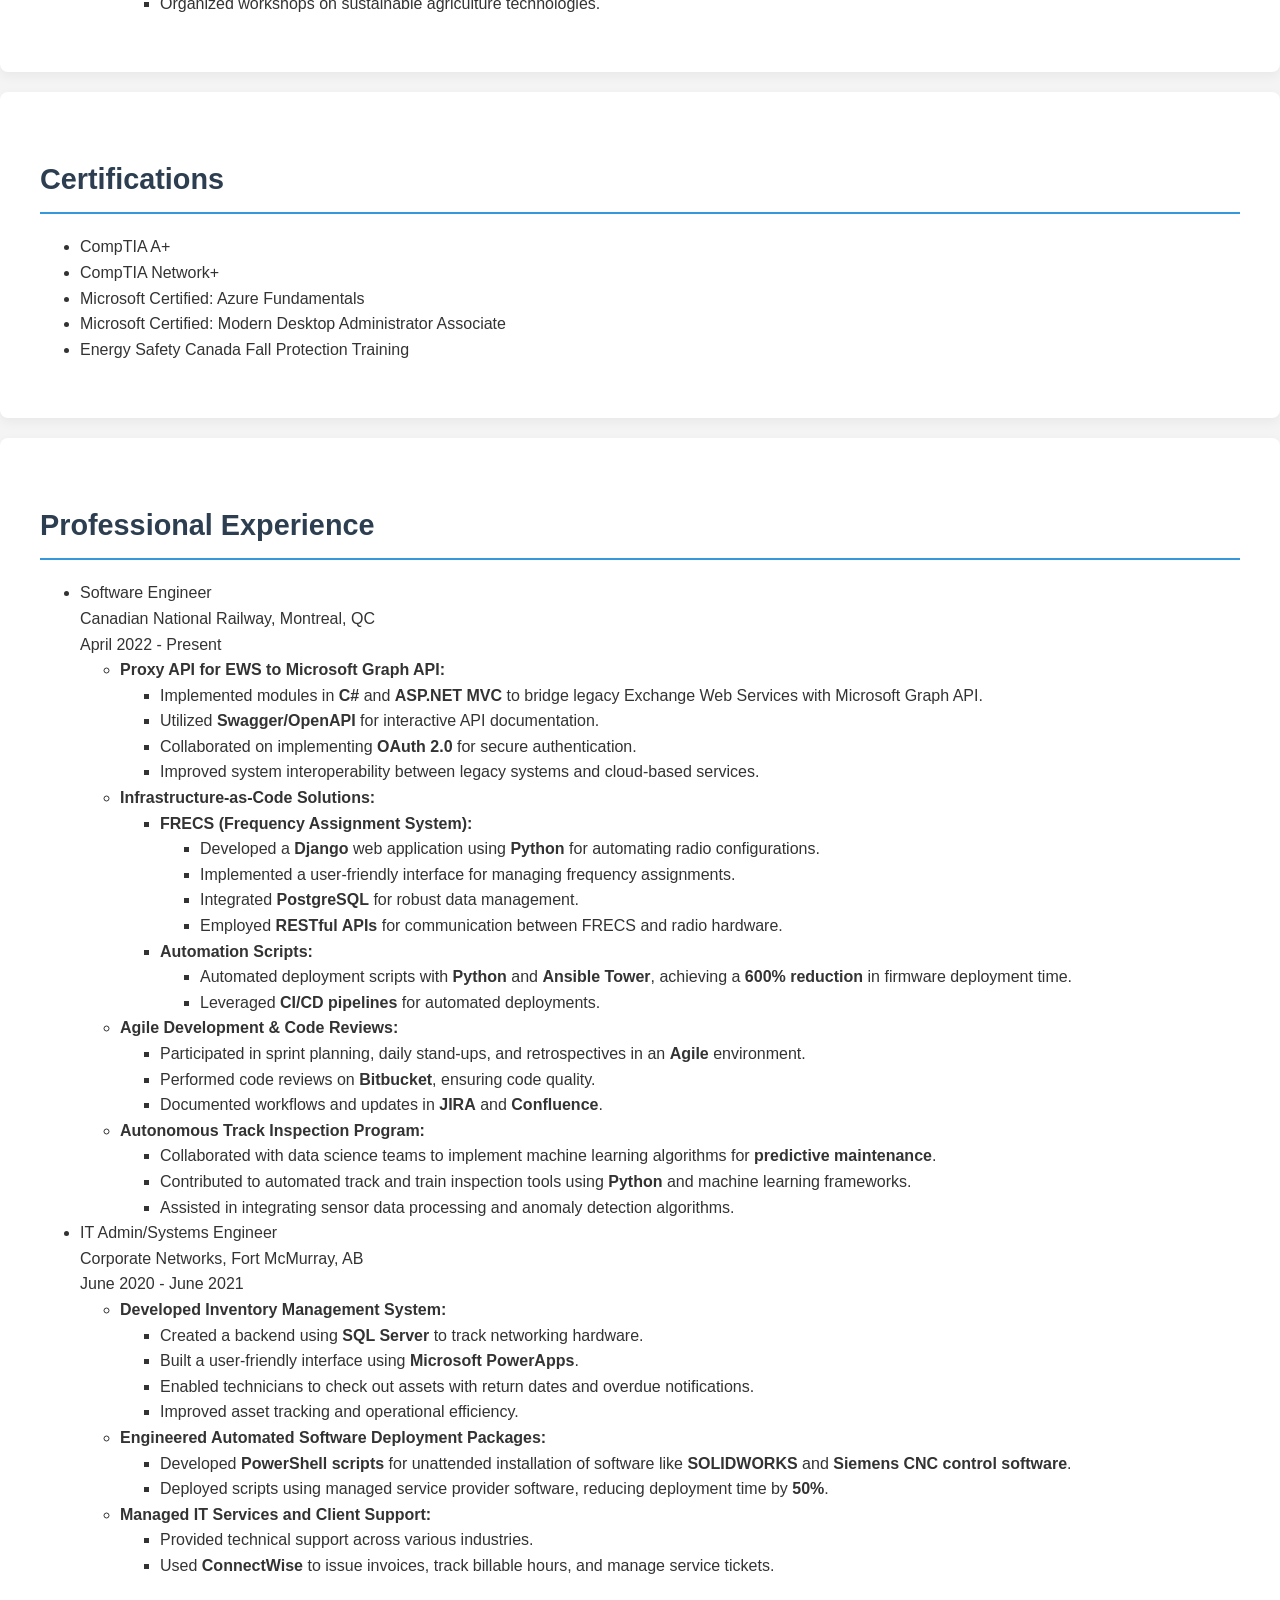
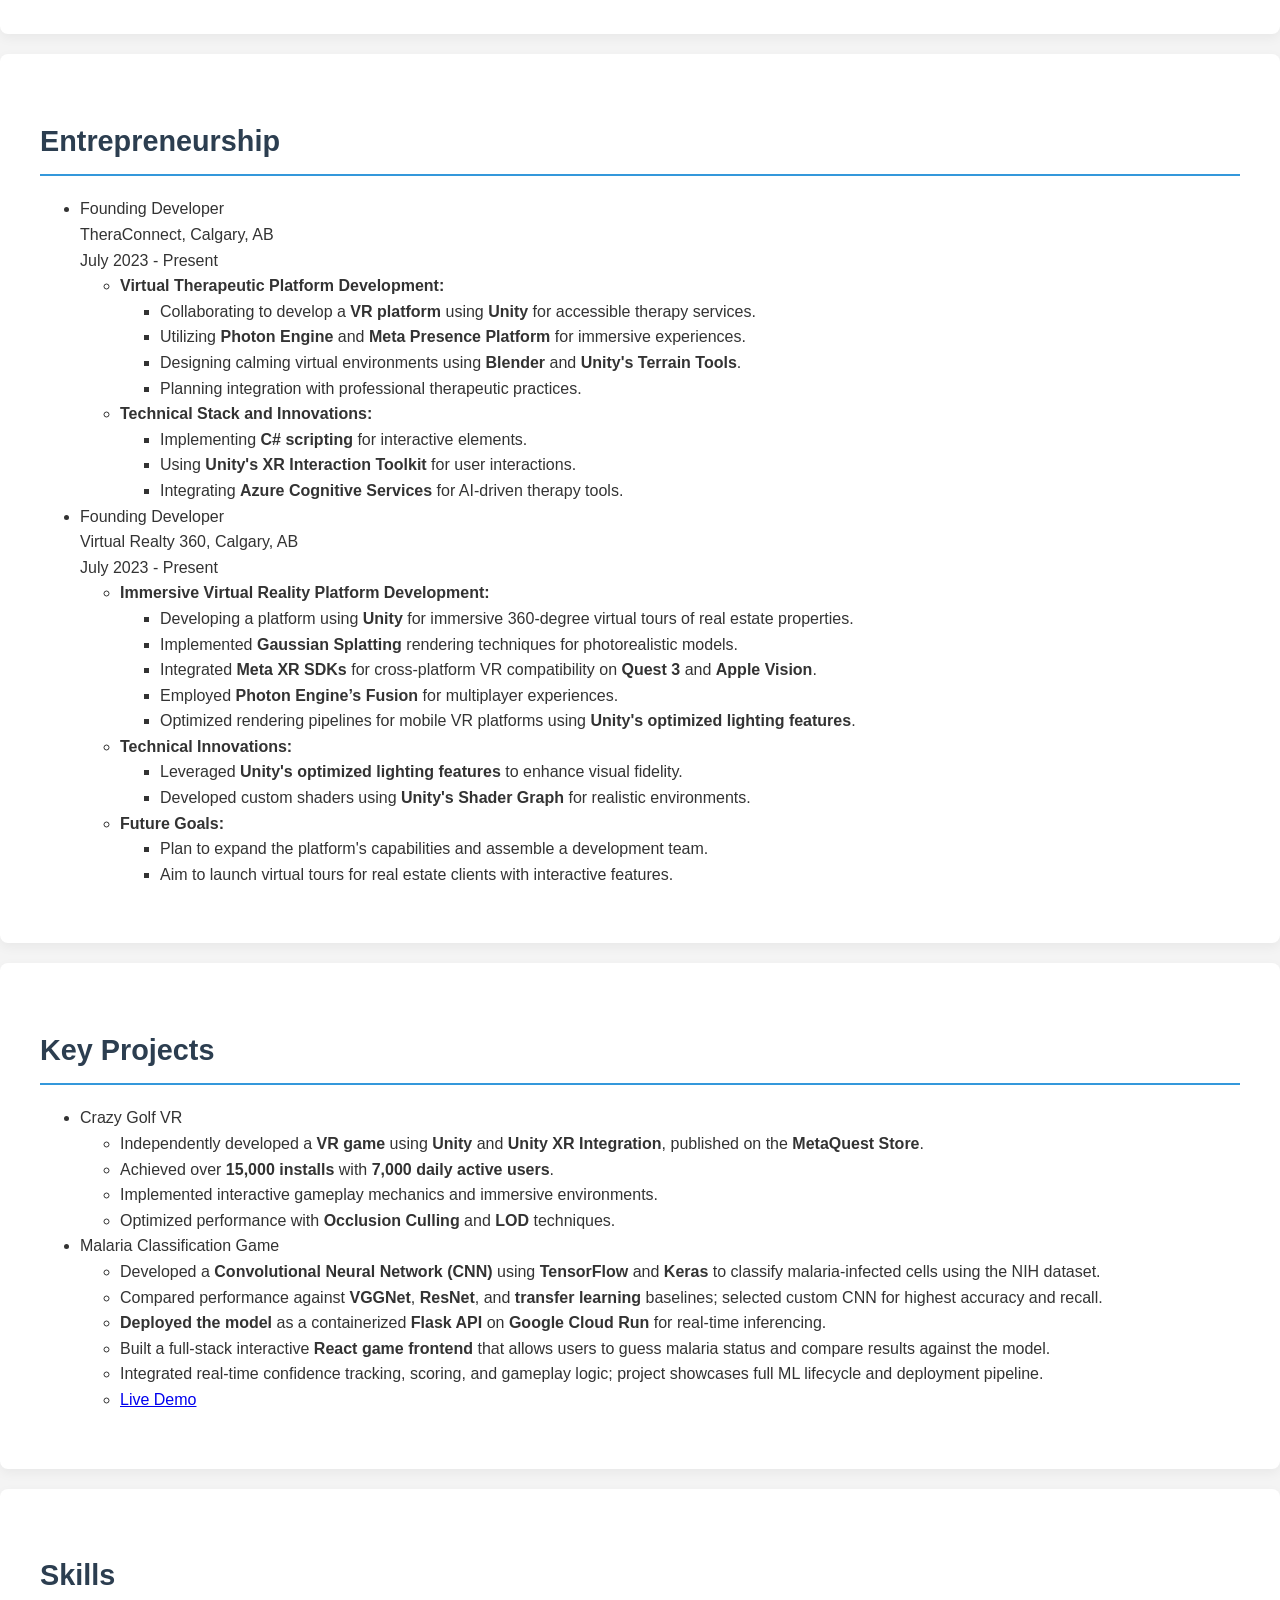
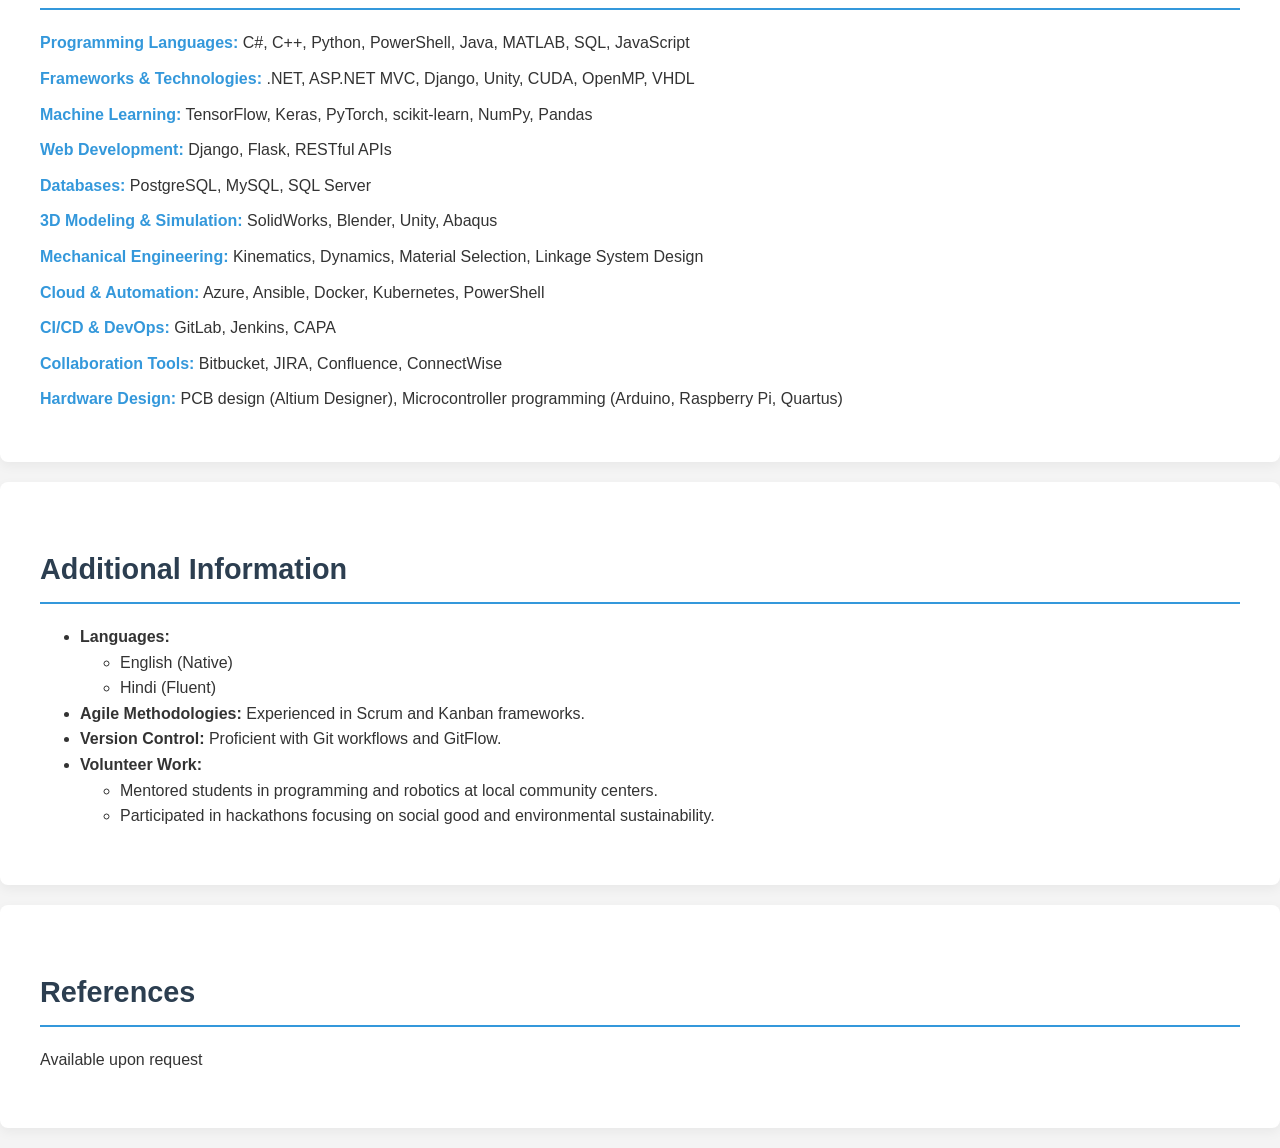
==== commit 581d987b: "Updated project details in index.html: renamed project and enhanced descriptions for clarity and det" ====
--- a/index.html
+++ b/index.html
@@ -257,12 +257,14 @@
                 </ul>
             </li>
             <li>
-                <span class="project-title">Deep Learning for Malaria Detection</span>
-                <ul class="sub-item">
-                    <li>Developed a <strong>CNN</strong> using <strong>TensorFlow</strong> and <strong>Keras</strong> for automated malaria detection.</li>
-                    <li>Achieved <strong>99% accuracy and precision</strong>.</li>
-                    <li>Employed data augmentation and hyperparameter tuning.</li>
-                    <li>Validated the model using <strong>k-fold cross-validation</strong>.</li>
+                <span class="project-title">Malaria Classification Game</span>
+                <ul class="sub-item">
+                  <li>Developed a <strong>Convolutional Neural Network (CNN)</strong> using <strong>TensorFlow</strong> and <strong>Keras</strong> to classify malaria-infected cells using the NIH dataset.</li>
+                  <li>Compared performance against <strong>VGGNet</strong>, <strong>ResNet</strong>, and <strong>transfer learning</strong> baselines; selected custom CNN for highest accuracy and recall.</li>
+                  <li><strong>Deployed the model</strong> as a containerized <strong>Flask API</strong> on <strong>Google Cloud Run</strong> for real-time inferencing.</li>
+                  <li>Built a full-stack interactive <strong>React game frontend</strong> that allows users to guess malaria status and compare results against the model.</li>
+                  <li>Integrated real-time confidence tracking, scoring, and gameplay logic; project showcases full ML lifecycle and deployment pipeline.</li>
+                  <li><a href="https://www.avivarma.ca/malaria-inference-frontend" target="_blank">Live Demo</a></li>
                 </ul>
             </li>
         </ul>
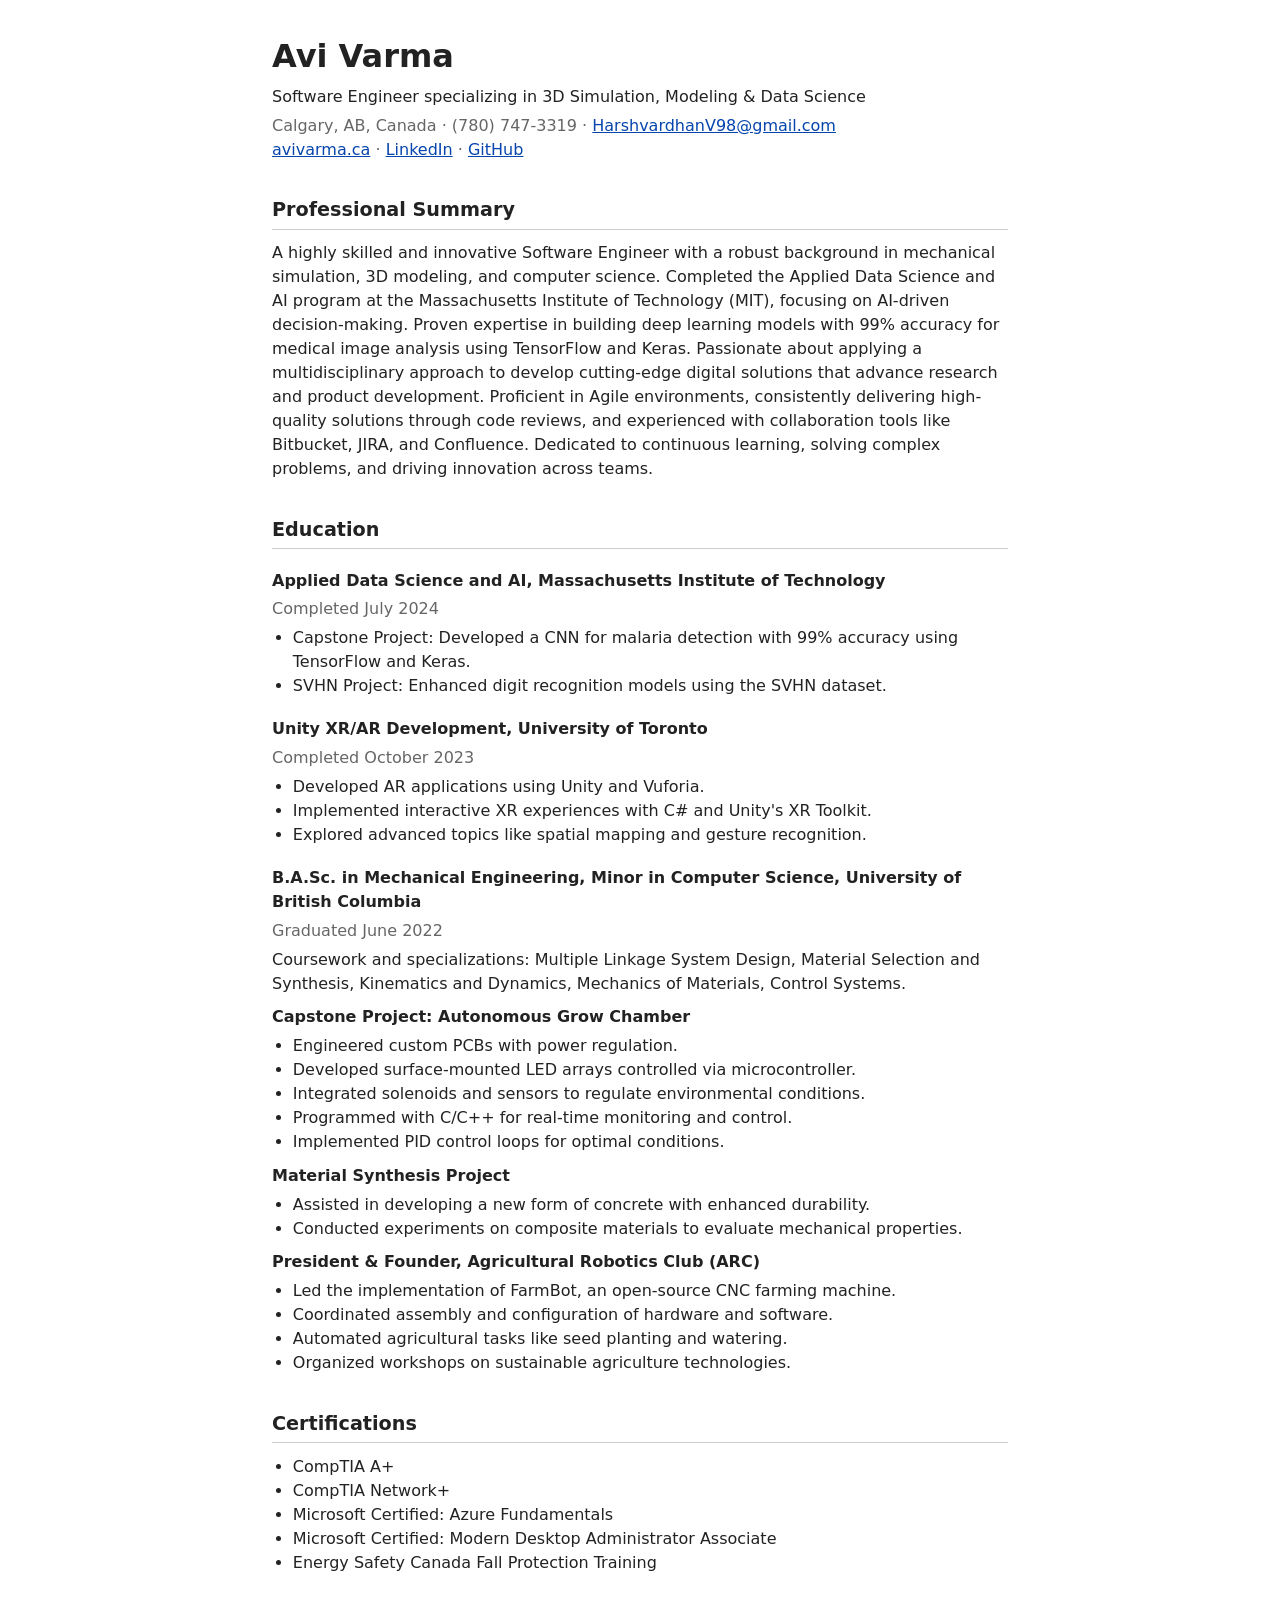
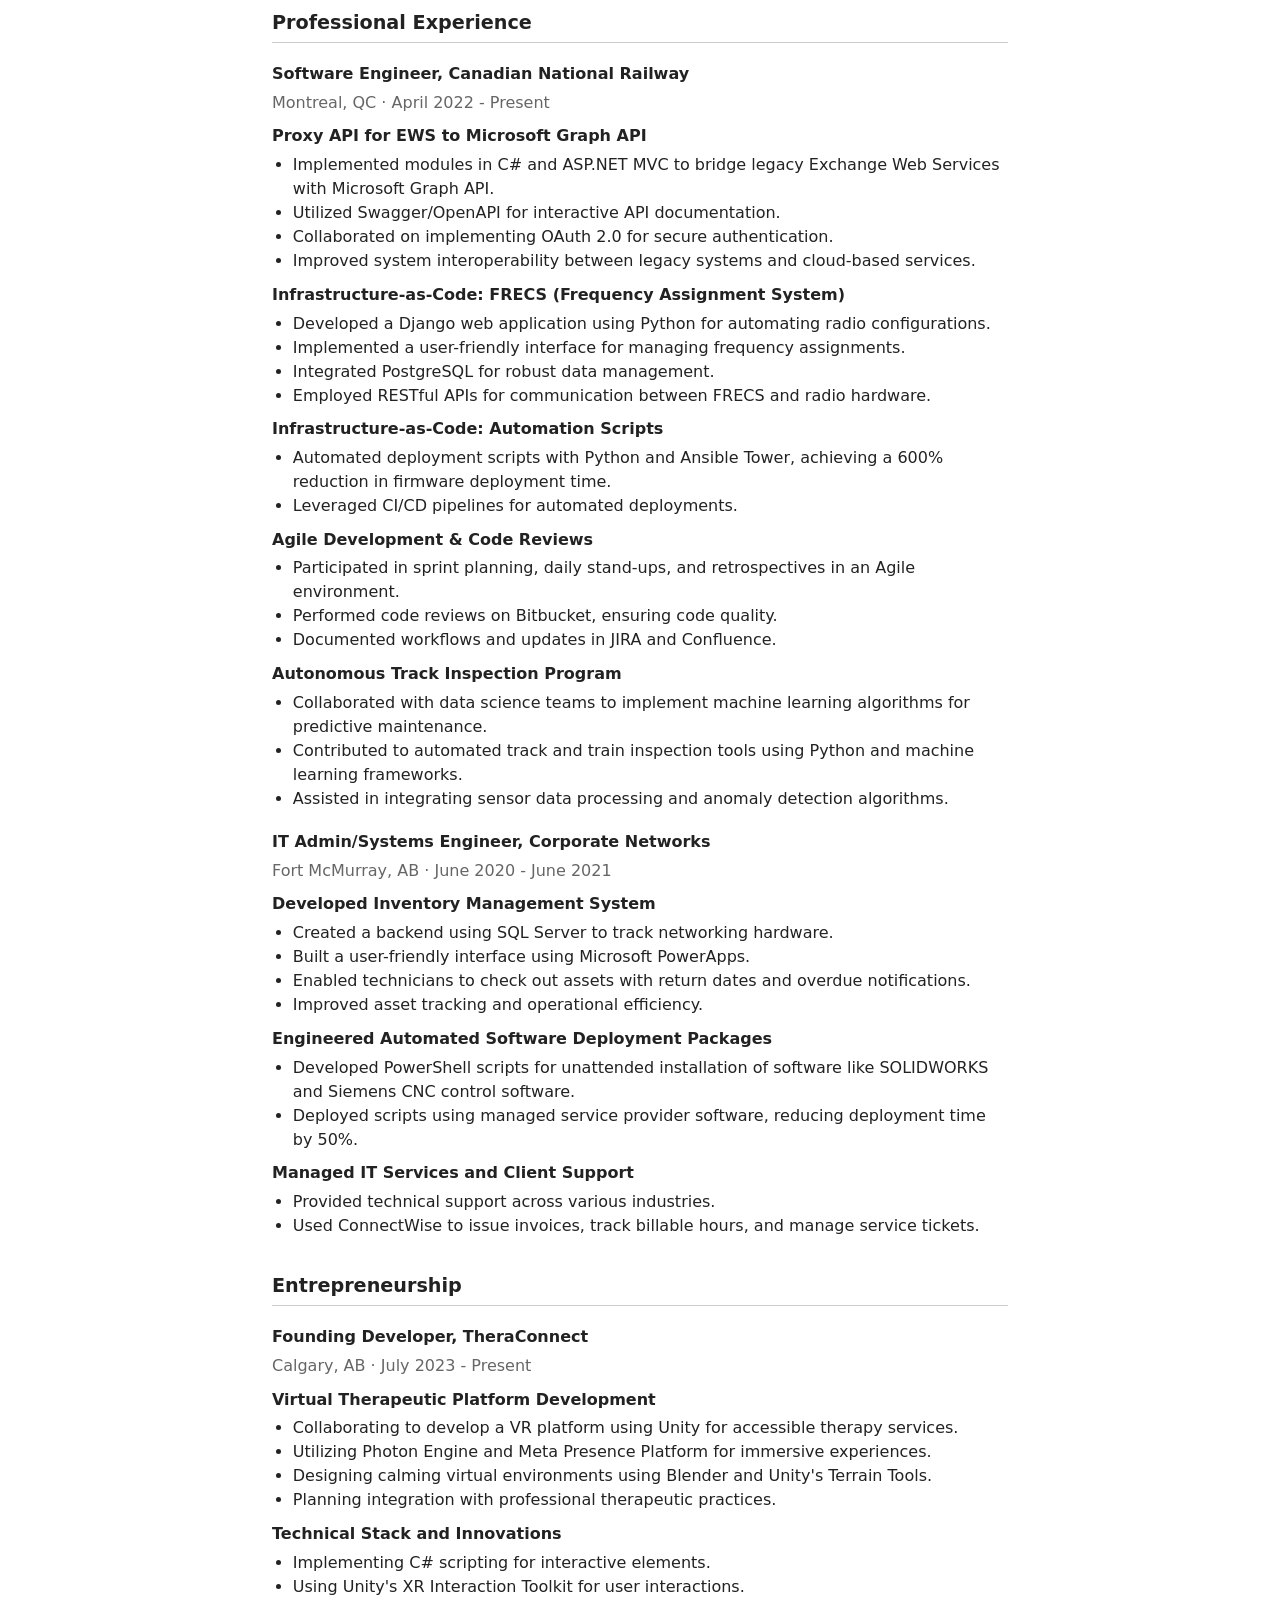
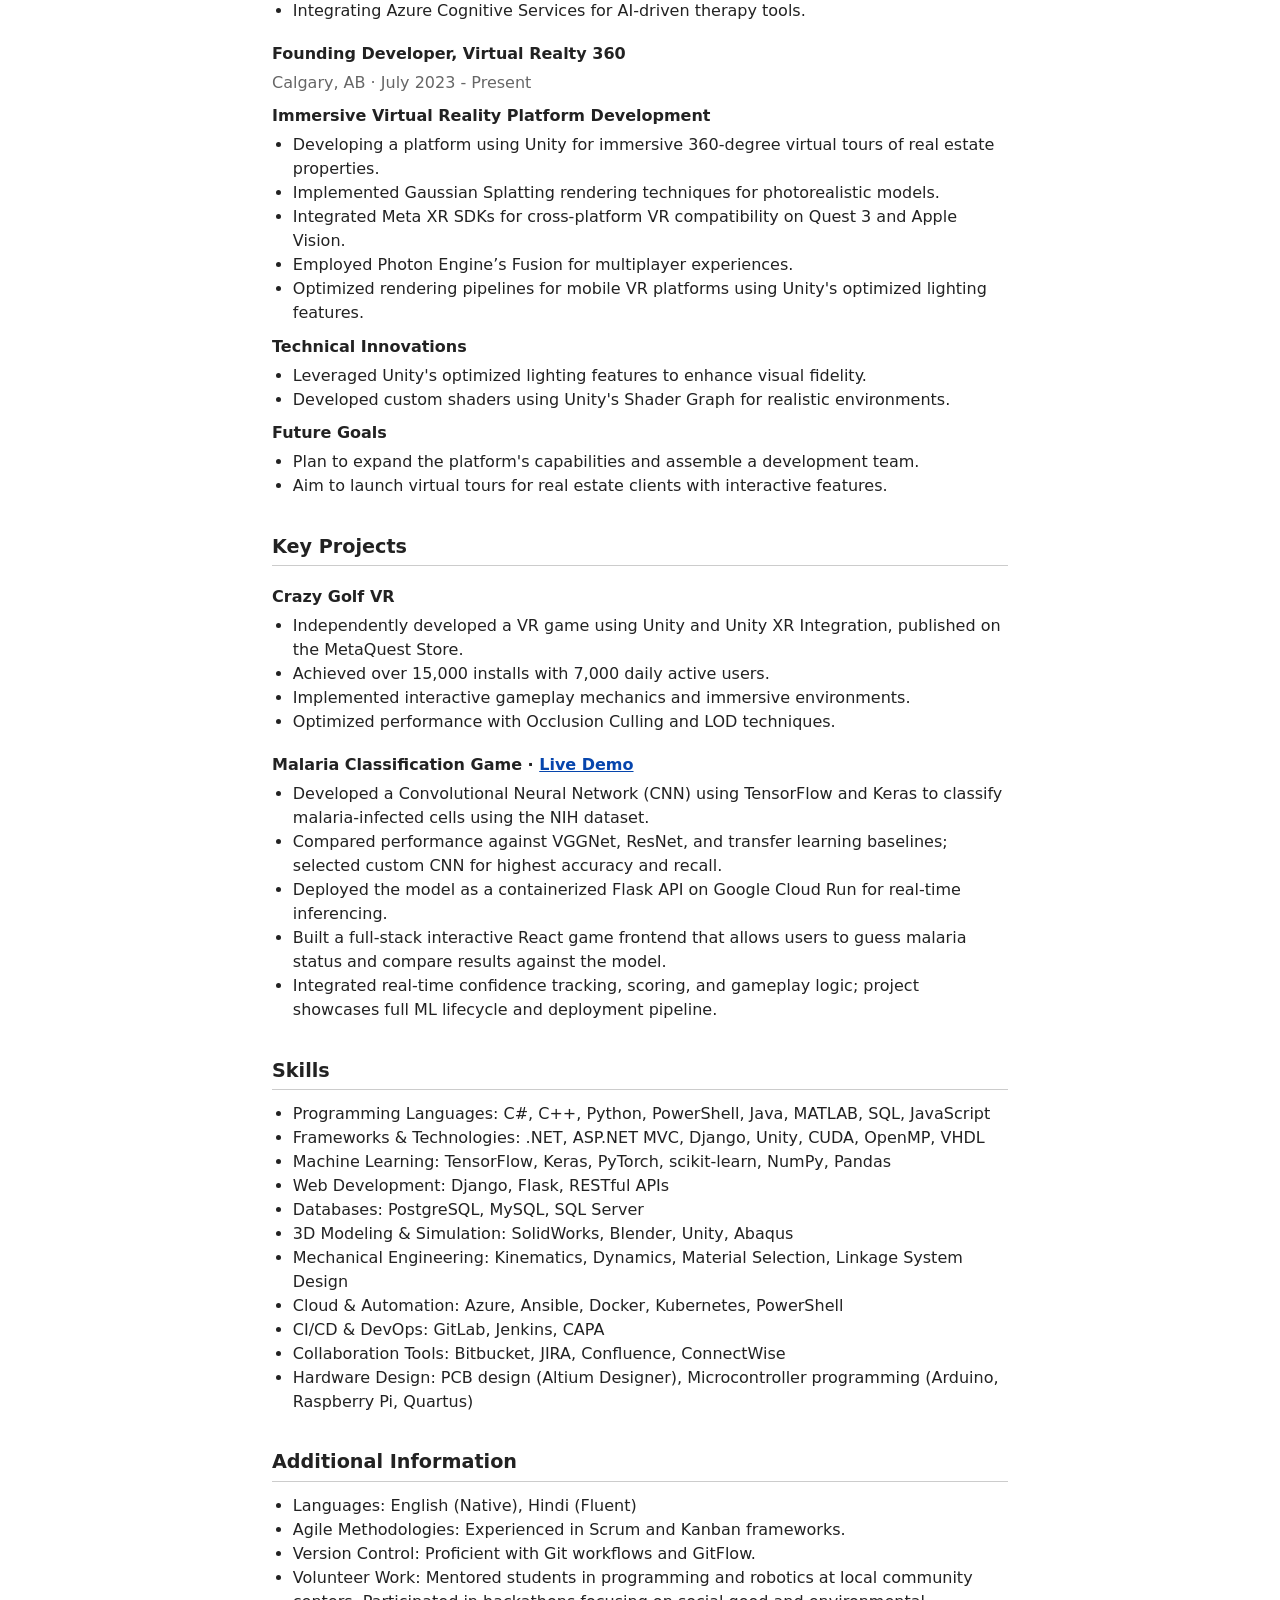
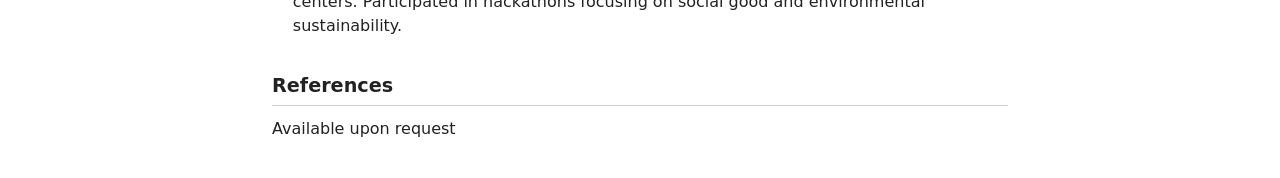
==== commit 22e4e4d9: "Strip resume down to plain semantic HTML with inlined CSS Drop the external stylesheet, card shadows" ====
--- a/index.html
+++ b/index.html
@@ -1,319 +1,218 @@
 <!DOCTYPE html>
 <html lang="en">
 <head>
-    <meta charset="UTF-8">
-    <meta name="viewport" content="width=device-width, initial-scale=1.0">
-    <title>Avi Varma - Resume</title>
-    <link rel="stylesheet" href="resume.css"> <!-- Link to external CSS -->
+<meta charset="utf-8">
+<meta name="viewport" content="width=device-width,initial-scale=1">
+<title>Avi Varma - Resume</title>
+<meta name="description" content="Resume of Avi Varma, software engineer in 3D simulation, modeling and data science.">
+<style>
+body{font:16px/1.5 system-ui,-apple-system,'Segoe UI',Roboto,sans-serif;color:#222;max-width:46em;margin:0 auto;padding:2em 1em}
+h1{margin:0;font-size:2em}
+h2{font-size:1.2em;margin:1.8em 0 .6em;padding-bottom:.2em;border-bottom:1px solid #ccc}
+h3{font-size:1em;margin:1.2em 0 0}
+h4{font-size:1em;font-weight:600;margin:.6em 0 0}
+p,ul{margin:.3em 0}
+ul{padding-left:1.3em}
+a{color:#0645ad}
+.m{color:#666}
+@media print{body{padding:0;font-size:11pt}a{color:inherit}}
+</style>
 </head>
 <body>
-    <header>
-        <h1>Avi Varma</h1>
-        <p class="contact-info">
-            Software Engineer specializing in 3D Simulation, Modeling & Data Science<br>
-            Calgary, AB, Canada | (780) 747-3319 | HarshvardhanV98@gmail.com<br>
-            <a href="http://avivarma.ca">avivarma.ca</a> | <a href="#">LinkedIn</a> | <a href="#">GitHub</a>
-        </p>
-    </header>
-
-    <section class="section">
-        <h2>Professional Summary</h2>
-        <p>
-            A highly skilled and innovative <strong>Software Engineer</strong> with a robust background in 
-            <strong>mechanical simulation</strong>, <strong>3D modeling</strong>, and <strong>computer science</strong>. 
-            Completed the <strong>Applied Data Science and AI</strong> program at the <strong>Massachusetts Institute of Technology (MIT)</strong>, 
-            focusing on <strong>AI-driven decision-making</strong>. Proven expertise in building <strong>deep learning models</strong> 
-            with <strong>99% accuracy</strong> for <strong>medical image analysis</strong> using <strong>TensorFlow</strong> and 
-            <strong>Keras</strong>. Passionate about applying a multidisciplinary approach to develop cutting-edge 
-            <strong>digital solutions</strong> that advance <strong>research</strong> and <strong>product development</strong>. 
-            Proficient in <strong>Agile</strong> environments, consistently delivering high-quality solutions through 
-            <strong>code reviews</strong>, and experienced with collaboration tools like <strong>Bitbucket</strong>, 
-            <strong>JIRA</strong>, and <strong>Confluence</strong>. Dedicated to continuous learning, solving complex problems, 
-            and driving innovation across teams.
-        </p>
-    </section>
-
-    <section class="section">
-        <h2>Education</h2>
-        <ul>
-            <li>
-                <span class="job-title">Applied Data Science and AI</span><br>
-                <span class="company">Massachusetts Institute of Technology</span><br>
-                <span class="date">Completed: July 2024</span>
-                <ul class="sub-item">
-                    <li><strong>Capstone Project:</strong> Developed a CNN for malaria detection with <strong>99% accuracy</strong> using TensorFlow and Keras.</li>
-                    <li><strong>SVHN Project:</strong> Enhanced digit recognition models using the SVHN dataset.</li>
-                </ul>
-            </li>
-            <li>
-                <span class="job-title">Unity XR/AR Development</span><br>
-                <span class="company">University of Toronto</span><br>
-                <span class="date">Completed: October 2023</span>
-                <ul class="sub-item">
-                    <li>Developed AR applications using <strong>Unity</strong> and <strong>Vuforia</strong>.</li>
-                    <li>Implemented interactive XR experiences with <strong>C#</strong> and <strong>Unity's XR Toolkit</strong>.</li>
-                    <li>Explored advanced topics like spatial mapping and gesture recognition.</li>
-                </ul>
-            </li>
-            <li>
-                <span class="job-title">B.A.Sc. in Mechanical Engineering, Minor in Computer Science</span><br>
-                <span class="company">University of British Columbia</span><br>
-                <span class="date">Graduated: June 2022</span>
-                <ul class="sub-item">
-                    <li><strong>Coursework and Specializations:</strong>
-                        <ul class="sub-item">
-                            <li>Multiple Linkage System Design</li>
-                            <li>Material Selection and Synthesis</li>
-                            <li>Kinematics and Dynamics</li>
-                            <li>Mechanics of Materials</li>
-                            <li>Control Systems</li>
-                        </ul>
-                    </li>
-                    <li><strong>Capstone Project: Autonomous Grow Chamber</strong>
-                        <ul class="sub-item">
-                            <li>Engineered custom <strong>PCBs</strong> with power regulation.</li>
-                            <li>Developed surface-mounted LED arrays controlled via microcontroller.</li>
-                            <li>Integrated solenoids and sensors to regulate environmental conditions.</li>
-                            <li>Programmed with <strong>C/C++</strong> for real-time monitoring and control.</li>
-                            <li>Implemented <strong>PID control loops</strong> for optimal conditions.</li>
-                        </ul>
-                    </li>
-                    <li><strong>Material Synthesis Project:</strong>
-                        <ul class="sub-item">
-                            <li>Assisted in developing a new form of concrete with enhanced durability.</li>
-                            <li>Conducted experiments on composite materials to evaluate mechanical properties.</li>
-                        </ul>
-                    </li>
-                    <li><strong>President & Founder, Agricultural Robotics Club (ARC)</strong>
-                        <ul class="sub-item">
-                            <li>Led the implementation of <strong>FarmBot</strong>, an open-source CNC farming machine.</li>
-                            <li>Coordinated assembly and configuration of hardware and software.</li>
-                            <li>Automated agricultural tasks like seed planting and watering.</li>
-                            <li>Organized workshops on sustainable agriculture technologies.</li>
-                        </ul>
-                    </li>
-                </ul>
-            </li>
-        </ul>
-    </section>
-     
-    <section class="section">
-        <h2>Certifications</h2>
-        <ul>
-            <li>CompTIA A+</li>
-            <li>CompTIA Network+</li>
-            <li>Microsoft Certified: Azure Fundamentals</li>
-            <li>Microsoft Certified: Modern Desktop Administrator Associate</li>
-            <li>Energy Safety Canada Fall Protection Training</li>
-        </ul>
-    </section>
-
-    <section class="section">
-        <h2>Professional Experience</h2>
-        <ul>
-            <li>
-                <span class="job-title">Software Engineer</span><br>
-                <span class="company">Canadian National Railway, Montreal, QC</span><br>
-                <span class="date">April 2022 - Present</span>
-                <ul>
-                    <li><strong>Proxy API for EWS to Microsoft Graph API:</strong>
-                        <ul class="sub-item">
-                            <li>Implemented modules in <strong>C#</strong> and <strong>ASP.NET MVC</strong> to bridge legacy Exchange Web Services with Microsoft Graph API.</li>
-                            <li>Utilized <strong>Swagger/OpenAPI</strong> for interactive API documentation.</li>
-                            <li>Collaborated on implementing <strong>OAuth 2.0</strong> for secure authentication.</li>
-                            <li>Improved system interoperability between legacy systems and cloud-based services.</li>
-                        </ul>
-                    </li>
-                    <li><strong>Infrastructure-as-Code Solutions:</strong>
-                        <ul class="sub-item">
-                            <li><strong>FRECS (Frequency Assignment System):</strong>
-                                <ul class="sub-item">
-                                    <li>Developed a <strong>Django</strong> web application using <strong>Python</strong> for automating radio configurations.</li>
-                                    <li>Implemented a user-friendly interface for managing frequency assignments.</li>
-                                    <li>Integrated <strong>PostgreSQL</strong> for robust data management.</li>
-                                    <li>Employed <strong>RESTful APIs</strong> for communication between FRECS and radio hardware.</li>
-                                </ul>
-                            </li>
-                            <li><strong>Automation Scripts:</strong>
-                                <ul class="sub-item">
-                                    <li>Automated deployment scripts with <strong>Python</strong> and <strong>Ansible Tower</strong>, achieving a <strong>600% reduction</strong> in firmware deployment time.</li>
-                                    <li>Leveraged <strong>CI/CD pipelines</strong> for automated deployments.</li>
-                                </ul>
-                            </li>
-                        </ul>
-                    </li>
-                    <li><strong>Agile Development & Code Reviews:</strong>
-                        <ul class="sub-item">
-                            <li>Participated in sprint planning, daily stand-ups, and retrospectives in an <strong>Agile</strong> environment.</li>
-                            <li>Performed code reviews on <strong>Bitbucket</strong>, ensuring code quality.</li>
-                            <li>Documented workflows and updates in <strong>JIRA</strong> and <strong>Confluence</strong>.</li>
-                        </ul>
-                    </li>
-                    <li><strong>Autonomous Track Inspection Program:</strong>
-                        <ul class="sub-item">
-                            <li>Collaborated with data science teams to implement machine learning algorithms for <strong>predictive maintenance</strong>.</li>
-                            <li>Contributed to automated track and train inspection tools using <strong>Python</strong> and machine learning frameworks.</li>
-                            <li>Assisted in integrating sensor data processing and anomaly detection algorithms.</li>
-                        </ul>
-                    </li>
-                </ul>
-            </li>
-            <li>
-                <span class="job-title">IT Admin/Systems Engineer</span><br>
-                <span class="company">Corporate Networks, Fort McMurray, AB</span><br>
-                <span class="date">June 2020 - June 2021</span>
-                <ul>
-                    <li><strong>Developed Inventory Management System:</strong>
-                        <ul class="sub-item">
-                            <li>Created a backend using <strong>SQL Server</strong> to track networking hardware.</li>
-                            <li>Built a user-friendly interface using <strong>Microsoft PowerApps</strong>.</li>
-                            <li>Enabled technicians to check out assets with return dates and overdue notifications.</li>
-                            <li>Improved asset tracking and operational efficiency.</li>
-                        </ul>
-                    </li>
-                    <li><strong>Engineered Automated Software Deployment Packages:</strong>
-                        <ul class="sub-item">
-                            <li>Developed <strong>PowerShell scripts</strong> for unattended installation of software like <strong>SOLIDWORKS</strong> and <strong>Siemens CNC control software</strong>.</li>
-                            <li>Deployed scripts using managed service provider software, reducing deployment time by <strong>50%</strong>.</li>
-                        </ul>
-                    </li>
-                    <li><strong>Managed IT Services and Client Support:</strong>
-                        <ul class="sub-item">
-                            <li>Provided technical support across various industries.</li>
-                            <li>Used <strong>ConnectWise</strong> to issue invoices, track billable hours, and manage service tickets.</li>
-                        </ul>
-                    </li>
-                </ul>
-            </li>
-        </ul>
-    </section>
-
-    <section class="section">
-        <h2>Entrepreneurship</h2>
-        <ul>
-            <li>
-                <span class="job-title">Founding Developer</span><br>
-                <span class="company">TheraConnect, Calgary, AB</span><br>
-                <span class="date">July 2023 - Present</span>
-                <ul>
-                    <li><strong>Virtual Therapeutic Platform Development:</strong>
-                        <ul class="sub-item">
-                            <li>Collaborating to develop a <strong>VR platform</strong> using <strong>Unity</strong> for accessible therapy services.</li>
-                            <li>Utilizing <strong>Photon Engine</strong> and <strong>Meta Presence Platform</strong> for immersive experiences.</li>
-                            <li>Designing calming virtual environments using <strong>Blender</strong> and <strong>Unity's Terrain Tools</strong>.</li>
-                            <li>Planning integration with professional therapeutic practices.</li>
-                        </ul>
-                    </li>
-                    <li><strong>Technical Stack and Innovations:</strong>
-                        <ul class="sub-item">
-                            <li>Implementing <strong>C# scripting</strong> for interactive elements.</li>
-                            <li>Using <strong>Unity's XR Interaction Toolkit</strong> for user interactions.</li>
-                            <li>Integrating <strong>Azure Cognitive Services</strong> for AI-driven therapy tools.</li>
-                        </ul>
-                    </li>
-                </ul>
-            </li>
-            <li>
-                <span class="job-title">Founding Developer</span><br>
-                <span class="company">Virtual Realty 360, Calgary, AB</span><br>
-                <span class="date">July 2023 - Present</span>
-                <ul>
-                    <li><strong>Immersive Virtual Reality Platform Development:</strong>
-                        <ul class="sub-item">
-                            <li>Developing a platform using <strong>Unity</strong> for immersive 360-degree virtual tours of real estate properties.</li>
-                            <li>Implemented <strong>Gaussian Splatting</strong> rendering techniques for photorealistic models.</li>
-                            <li>Integrated <strong>Meta XR SDKs</strong> for cross-platform VR compatibility on <strong>Quest 3</strong> and <strong>Apple Vision</strong>.</li>
-                            <li>Employed <strong>Photon Engine’s Fusion</strong> for multiplayer experiences.</li>
-                            <li>Optimized rendering pipelines for mobile VR platforms using <strong>Unity's optimized lighting features</strong>.</li>
-                        </ul>
-                    </li>
-                    <li><strong>Technical Innovations:</strong>
-                        <ul class="sub-item">
-                            <li>Leveraged <strong>Unity's optimized lighting features</strong> to enhance visual fidelity.</li>
-                            <li>Developed custom shaders using <strong>Unity's Shader Graph</strong> for realistic environments.</li>
-                        </ul>
-                    </li>
-                    <li><strong>Future Goals:</strong>
-                        <ul class="sub-item">
-                            <li>Plan to expand the platform's capabilities and assemble a development team.</li>
-                            <li>Aim to launch virtual tours for real estate clients with interactive features.</li>
-                        </ul>
-                    </li>
-                </ul>
-            </li>
-        </ul>
-    </section>
-
-    <section class="section">
-        <h2>Key Projects</h2>
-        <ul>
-            <li>
-                <span class="project-title">Crazy Golf VR</span>
-                <ul class="sub-item">
-                    <li>Independently developed a <strong>VR game</strong> using <strong>Unity</strong> and <strong>Unity XR Integration</strong>, published on the <strong>MetaQuest Store</strong>.</li>
-                    <li>Achieved over <strong>15,000 installs</strong> with <strong>7,000 daily active users</strong>.</li>
-                    <li>Implemented interactive gameplay mechanics and immersive environments.</li>
-                    <li>Optimized performance with <strong>Occlusion Culling</strong> and <strong>LOD</strong> techniques.</li>
-                </ul>
-            </li>
-            <li>
-                <span class="project-title">Malaria Classification Game</span>
-                <ul class="sub-item">
-                  <li>Developed a <strong>Convolutional Neural Network (CNN)</strong> using <strong>TensorFlow</strong> and <strong>Keras</strong> to classify malaria-infected cells using the NIH dataset.</li>
-                  <li>Compared performance against <strong>VGGNet</strong>, <strong>ResNet</strong>, and <strong>transfer learning</strong> baselines; selected custom CNN for highest accuracy and recall.</li>
-                  <li><strong>Deployed the model</strong> as a containerized <strong>Flask API</strong> on <strong>Google Cloud Run</strong> for real-time inferencing.</li>
-                  <li>Built a full-stack interactive <strong>React game frontend</strong> that allows users to guess malaria status and compare results against the model.</li>
-                  <li>Integrated real-time confidence tracking, scoring, and gameplay logic; project showcases full ML lifecycle and deployment pipeline.</li>
-                  <li><a href="https://www.avivarma.ca/malaria-inference-frontend" target="_blank">Live Demo</a></li>
-                </ul>
-            </li>
-        </ul>
-    </section>
-
-    
-    <section class="section">
-        <h2>Skills</h2>
-        <ul class="skills-list">
-            <li><strong>Programming Languages:</strong> C#, C++, Python, PowerShell, Java, MATLAB, SQL, JavaScript</li>
-            <li><strong>Frameworks & Technologies:</strong> .NET, ASP.NET MVC, Django, Unity, CUDA, OpenMP, VHDL</li>
-            <li><strong>Machine Learning:</strong> TensorFlow, Keras, PyTorch, scikit-learn, NumPy, Pandas</li>
-            <li><strong>Web Development:</strong> Django, Flask, RESTful APIs</li>
-            <li><strong>Databases:</strong> PostgreSQL, MySQL, SQL Server</li>
-            <li><strong>3D Modeling & Simulation:</strong> SolidWorks, Blender, Unity, Abaqus</li>
-            <li><strong>Mechanical Engineering:</strong> Kinematics, Dynamics, Material Selection, Linkage System Design</li>
-            <li><strong>Cloud & Automation:</strong> Azure, Ansible, Docker, Kubernetes, PowerShell</li>
-            <li><strong>CI/CD & DevOps:</strong> GitLab, Jenkins, CAPA</li>
-            <li><strong>Collaboration Tools:</strong> Bitbucket, JIRA, Confluence, ConnectWise</li>
-            <li><strong>Hardware Design:</strong> PCB design (Altium Designer), Microcontroller programming (Arduino, Raspberry Pi, Quartus)</li>
-        </ul>
-    </section>
-
-    
-
-    <section class="section">
-        <h2>Additional Information</h2>
-        <ul>
-            <li><strong>Languages:</strong>
-                <ul class="languages-list">
-                    <li>English (Native)</li>
-                    <li>Hindi (Fluent)</li>
-                </ul>
-            </li>
-            <li><strong>Agile Methodologies:</strong> Experienced in Scrum and Kanban frameworks.</li>
-            <li><strong>Version Control:</strong> Proficient with Git workflows and GitFlow.</li>
-            <li><strong>Volunteer Work:</strong>
-                <ul class="sub-item">
-                    <li>Mentored students in programming and robotics at local community centers.</li>
-                    <li>Participated in hackathons focusing on social good and environmental sustainability.</li>
-                </ul>
-            </li>
-        </ul>
-    </section>
-
-    <!-- You can remove this section if you prefer -->
-    <section class="section">
-        <h2>References</h2>
-        <p>Available upon request</p>
-    </section>
+<header>
+<h1>Avi Varma</h1>
+<p>Software Engineer specializing in 3D Simulation, Modeling &amp; Data Science</p>
+<p class="m">Calgary, AB, Canada · (780) 747-3319 · <a href="mailto:HarshvardhanV98@gmail.com">HarshvardhanV98@gmail.com</a><br>
+<a href="https://avivarma.ca">avivarma.ca</a> · <a href="https://www.linkedin.com/in/avivarma/">LinkedIn</a> · <a href="https://github.com/avias8">GitHub</a></p>
+</header>
+
+<h2>Professional Summary</h2>
+<p>A highly skilled and innovative Software Engineer with a robust background in mechanical simulation, 3D modeling, and computer science. Completed the Applied Data Science and AI program at the Massachusetts Institute of Technology (MIT), focusing on AI-driven decision-making. Proven expertise in building deep learning models with 99% accuracy for medical image analysis using TensorFlow and Keras. Passionate about applying a multidisciplinary approach to develop cutting-edge digital solutions that advance research and product development. Proficient in Agile environments, consistently delivering high-quality solutions through code reviews, and experienced with collaboration tools like Bitbucket, JIRA, and Confluence. Dedicated to continuous learning, solving complex problems, and driving innovation across teams.</p>
+
+<h2>Education</h2>
+<h3>Applied Data Science and AI, Massachusetts Institute of Technology</h3>
+<p class="m">Completed July 2024</p>
+<ul>
+<li>Capstone Project: Developed a CNN for malaria detection with 99% accuracy using TensorFlow and Keras.</li>
+<li>SVHN Project: Enhanced digit recognition models using the SVHN dataset.</li>
+</ul>
+
+<h3>Unity XR/AR Development, University of Toronto</h3>
+<p class="m">Completed October 2023</p>
+<ul>
+<li>Developed AR applications using Unity and Vuforia.</li>
+<li>Implemented interactive XR experiences with C# and Unity's XR Toolkit.</li>
+<li>Explored advanced topics like spatial mapping and gesture recognition.</li>
+</ul>
+
+<h3>B.A.Sc. in Mechanical Engineering, Minor in Computer Science, University of British Columbia</h3>
+<p class="m">Graduated June 2022</p>
+<p>Coursework and specializations: Multiple Linkage System Design, Material Selection and Synthesis, Kinematics and Dynamics, Mechanics of Materials, Control Systems.</p>
+<h4>Capstone Project: Autonomous Grow Chamber</h4>
+<ul>
+<li>Engineered custom PCBs with power regulation.</li>
+<li>Developed surface-mounted LED arrays controlled via microcontroller.</li>
+<li>Integrated solenoids and sensors to regulate environmental conditions.</li>
+<li>Programmed with C/C++ for real-time monitoring and control.</li>
+<li>Implemented PID control loops for optimal conditions.</li>
+</ul>
+<h4>Material Synthesis Project</h4>
+<ul>
+<li>Assisted in developing a new form of concrete with enhanced durability.</li>
+<li>Conducted experiments on composite materials to evaluate mechanical properties.</li>
+</ul>
+<h4>President &amp; Founder, Agricultural Robotics Club (ARC)</h4>
+<ul>
+<li>Led the implementation of FarmBot, an open-source CNC farming machine.</li>
+<li>Coordinated assembly and configuration of hardware and software.</li>
+<li>Automated agricultural tasks like seed planting and watering.</li>
+<li>Organized workshops on sustainable agriculture technologies.</li>
+</ul>
+
+<h2>Certifications</h2>
+<ul>
+<li>CompTIA A+</li>
+<li>CompTIA Network+</li>
+<li>Microsoft Certified: Azure Fundamentals</li>
+<li>Microsoft Certified: Modern Desktop Administrator Associate</li>
+<li>Energy Safety Canada Fall Protection Training</li>
+</ul>
+
+<h2>Professional Experience</h2>
+<h3>Software Engineer, Canadian National Railway</h3>
+<p class="m">Montreal, QC · April 2022 - Present</p>
+<h4>Proxy API for EWS to Microsoft Graph API</h4>
+<ul>
+<li>Implemented modules in C# and ASP.NET MVC to bridge legacy Exchange Web Services with Microsoft Graph API.</li>
+<li>Utilized Swagger/OpenAPI for interactive API documentation.</li>
+<li>Collaborated on implementing OAuth 2.0 for secure authentication.</li>
+<li>Improved system interoperability between legacy systems and cloud-based services.</li>
+</ul>
+<h4>Infrastructure-as-Code: FRECS (Frequency Assignment System)</h4>
+<ul>
+<li>Developed a Django web application using Python for automating radio configurations.</li>
+<li>Implemented a user-friendly interface for managing frequency assignments.</li>
+<li>Integrated PostgreSQL for robust data management.</li>
+<li>Employed RESTful APIs for communication between FRECS and radio hardware.</li>
+</ul>
+<h4>Infrastructure-as-Code: Automation Scripts</h4>
+<ul>
+<li>Automated deployment scripts with Python and Ansible Tower, achieving a 600% reduction in firmware deployment time.</li>
+<li>Leveraged CI/CD pipelines for automated deployments.</li>
+</ul>
+<h4>Agile Development &amp; Code Reviews</h4>
+<ul>
+<li>Participated in sprint planning, daily stand-ups, and retrospectives in an Agile environment.</li>
+<li>Performed code reviews on Bitbucket, ensuring code quality.</li>
+<li>Documented workflows and updates in JIRA and Confluence.</li>
+</ul>
+<h4>Autonomous Track Inspection Program</h4>
+<ul>
+<li>Collaborated with data science teams to implement machine learning algorithms for predictive maintenance.</li>
+<li>Contributed to automated track and train inspection tools using Python and machine learning frameworks.</li>
+<li>Assisted in integrating sensor data processing and anomaly detection algorithms.</li>
+</ul>
+
+<h3>IT Admin/Systems Engineer, Corporate Networks</h3>
+<p class="m">Fort McMurray, AB · June 2020 - June 2021</p>
+<h4>Developed Inventory Management System</h4>
+<ul>
+<li>Created a backend using SQL Server to track networking hardware.</li>
+<li>Built a user-friendly interface using Microsoft PowerApps.</li>
+<li>Enabled technicians to check out assets with return dates and overdue notifications.</li>
+<li>Improved asset tracking and operational efficiency.</li>
+</ul>
+<h4>Engineered Automated Software Deployment Packages</h4>
+<ul>
+<li>Developed PowerShell scripts for unattended installation of software like SOLIDWORKS and Siemens CNC control software.</li>
+<li>Deployed scripts using managed service provider software, reducing deployment time by 50%.</li>
+</ul>
+<h4>Managed IT Services and Client Support</h4>
+<ul>
+<li>Provided technical support across various industries.</li>
+<li>Used ConnectWise to issue invoices, track billable hours, and manage service tickets.</li>
+</ul>
+
+<h2>Entrepreneurship</h2>
+<h3>Founding Developer, TheraConnect</h3>
+<p class="m">Calgary, AB · July 2023 - Present</p>
+<h4>Virtual Therapeutic Platform Development</h4>
+<ul>
+<li>Collaborating to develop a VR platform using Unity for accessible therapy services.</li>
+<li>Utilizing Photon Engine and Meta Presence Platform for immersive experiences.</li>
+<li>Designing calming virtual environments using Blender and Unity's Terrain Tools.</li>
+<li>Planning integration with professional therapeutic practices.</li>
+</ul>
+<h4>Technical Stack and Innovations</h4>
+<ul>
+<li>Implementing C# scripting for interactive elements.</li>
+<li>Using Unity's XR Interaction Toolkit for user interactions.</li>
+<li>Integrating Azure Cognitive Services for AI-driven therapy tools.</li>
+</ul>
+
+<h3>Founding Developer, Virtual Realty 360</h3>
+<p class="m">Calgary, AB · July 2023 - Present</p>
+<h4>Immersive Virtual Reality Platform Development</h4>
+<ul>
+<li>Developing a platform using Unity for immersive 360-degree virtual tours of real estate properties.</li>
+<li>Implemented Gaussian Splatting rendering techniques for photorealistic models.</li>
+<li>Integrated Meta XR SDKs for cross-platform VR compatibility on Quest 3 and Apple Vision.</li>
+<li>Employed Photon Engine’s Fusion for multiplayer experiences.</li>
+<li>Optimized rendering pipelines for mobile VR platforms using Unity's optimized lighting features.</li>
+</ul>
+<h4>Technical Innovations</h4>
+<ul>
+<li>Leveraged Unity's optimized lighting features to enhance visual fidelity.</li>
+<li>Developed custom shaders using Unity's Shader Graph for realistic environments.</li>
+</ul>
+<h4>Future Goals</h4>
+<ul>
+<li>Plan to expand the platform's capabilities and assemble a development team.</li>
+<li>Aim to launch virtual tours for real estate clients with interactive features.</li>
+</ul>
+
+<h2>Key Projects</h2>
+<h3>Crazy Golf VR</h3>
+<ul>
+<li>Independently developed a VR game using Unity and Unity XR Integration, published on the MetaQuest Store.</li>
+<li>Achieved over 15,000 installs with 7,000 daily active users.</li>
+<li>Implemented interactive gameplay mechanics and immersive environments.</li>
+<li>Optimized performance with Occlusion Culling and LOD techniques.</li>
+</ul>
+
+<h3>Malaria Classification Game · <a href="https://www.avivarma.ca/malaria-inference-frontend">Live Demo</a></h3>
+<ul>
+<li>Developed a Convolutional Neural Network (CNN) using TensorFlow and Keras to classify malaria-infected cells using the NIH dataset.</li>
+<li>Compared performance against VGGNet, ResNet, and transfer learning baselines; selected custom CNN for highest accuracy and recall.</li>
+<li>Deployed the model as a containerized Flask API on Google Cloud Run for real-time inferencing.</li>
+<li>Built a full-stack interactive React game frontend that allows users to guess malaria status and compare results against the model.</li>
+<li>Integrated real-time confidence tracking, scoring, and gameplay logic; project showcases full ML lifecycle and deployment pipeline.</li>
+</ul>
+
+<h2>Skills</h2>
+<ul>
+<li>Programming Languages: C#, C++, Python, PowerShell, Java, MATLAB, SQL, JavaScript</li>
+<li>Frameworks &amp; Technologies: .NET, ASP.NET MVC, Django, Unity, CUDA, OpenMP, VHDL</li>
+<li>Machine Learning: TensorFlow, Keras, PyTorch, scikit-learn, NumPy, Pandas</li>
+<li>Web Development: Django, Flask, RESTful APIs</li>
+<li>Databases: PostgreSQL, MySQL, SQL Server</li>
+<li>3D Modeling &amp; Simulation: SolidWorks, Blender, Unity, Abaqus</li>
+<li>Mechanical Engineering: Kinematics, Dynamics, Material Selection, Linkage System Design</li>
+<li>Cloud &amp; Automation: Azure, Ansible, Docker, Kubernetes, PowerShell</li>
+<li>CI/CD &amp; DevOps: GitLab, Jenkins, CAPA</li>
+<li>Collaboration Tools: Bitbucket, JIRA, Confluence, ConnectWise</li>
+<li>Hardware Design: PCB design (Altium Designer), Microcontroller programming (Arduino, Raspberry Pi, Quartus)</li>
+</ul>
+
+<h2>Additional Information</h2>
+<ul>
+<li>Languages: English (Native), Hindi (Fluent)</li>
+<li>Agile Methodologies: Experienced in Scrum and Kanban frameworks.</li>
+<li>Version Control: Proficient with Git workflows and GitFlow.</li>
+<li>Volunteer Work: Mentored students in programming and robotics at local community centers. Participated in hackathons focusing on social good and environmental sustainability.</li>
+</ul>
+
+<h2>References</h2>
+<p>Available upon request</p>
 </body>
-</html>+</html>
